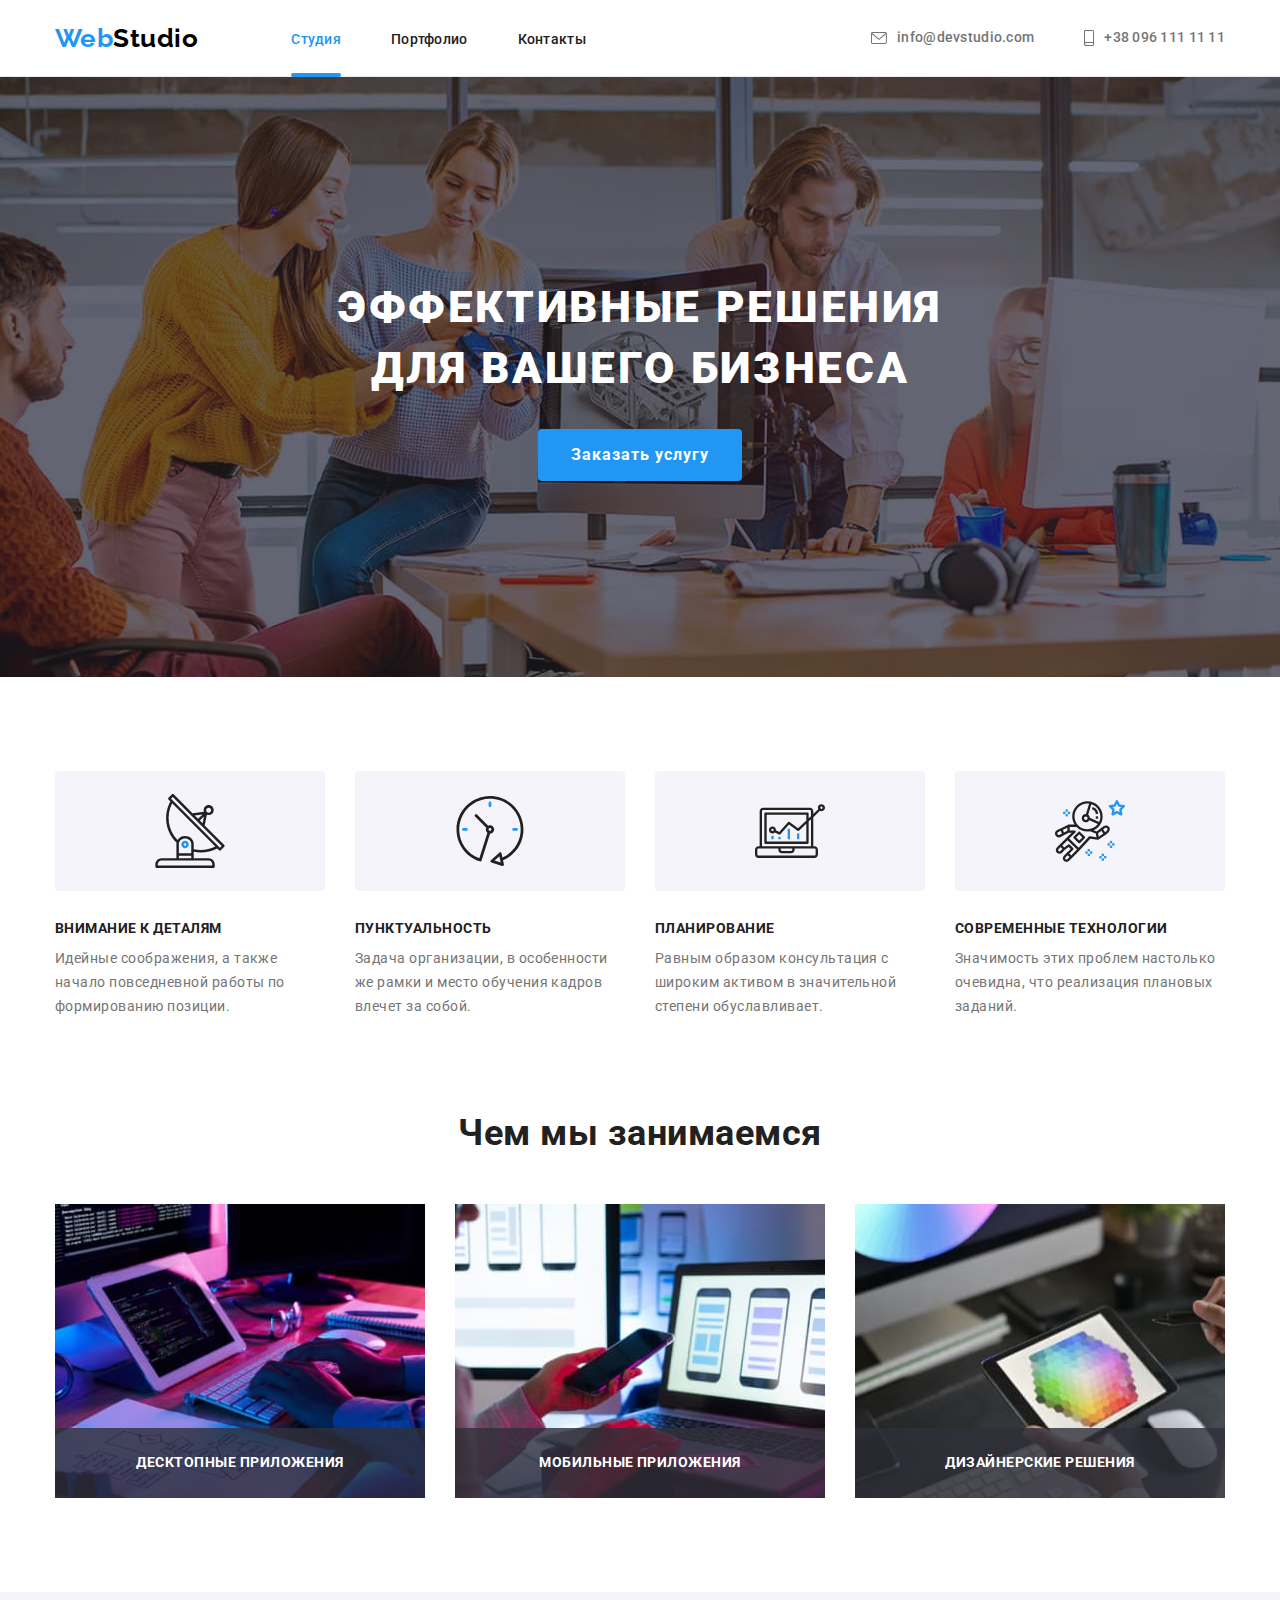
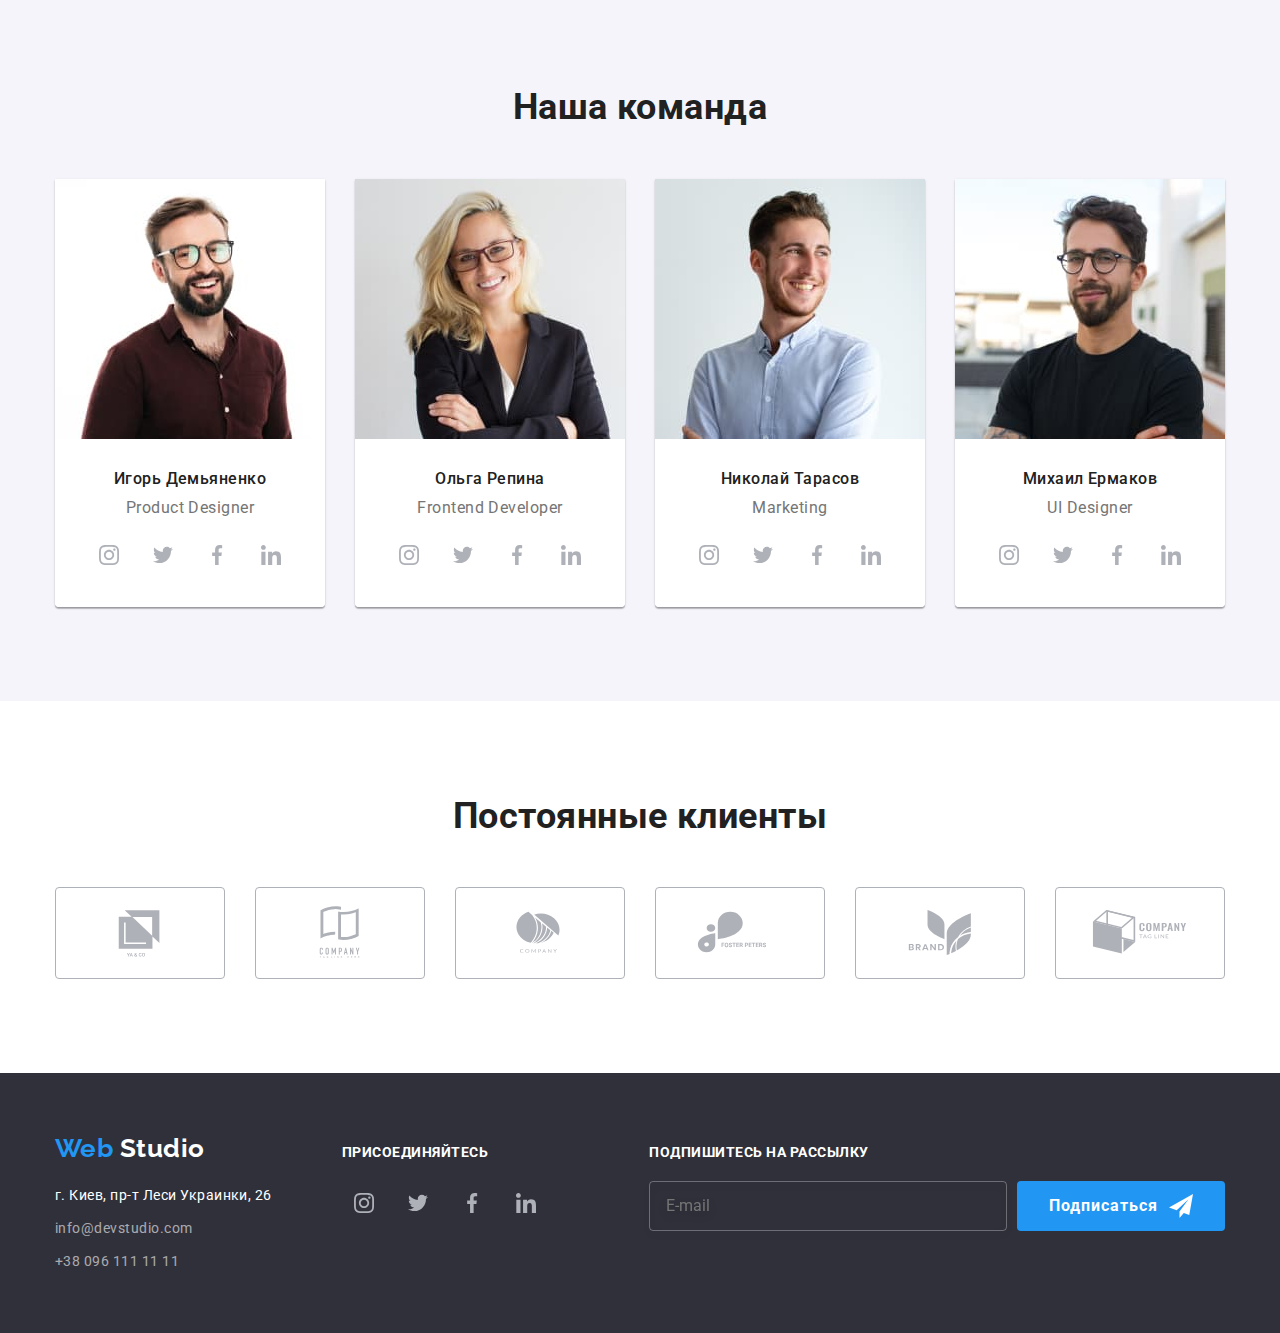
==== index.html @ 70ad1119 "11" ====
<!DOCTYPE html>
<html lang="ru">
  <head>
    <meta charset="UTF-8" />
    <meta http-equiv="X-UA-Compatible" content="IE=edge" />
    <meta name="viewport" content="width=device-width, initial-scale=1.0" />
    <title>Студия</title>
    <link rel="preconnect" href="https://fonts.googleapis.com" />
    <link rel="preconnect" href="https://fonts.gstatic.com" crossorigin />
    <link
      href="https://fonts.googleapis.com/css2?family=Raleway:wght@700&family=Roboto:wght@400;500;700;900&display=swap"
      rel="stylesheet"
    />
    <link
      rel="stylesheet"
      href="https://cdnjs.cloudflare.com/ajax/libs/modern-normalize/1.1.0/modern-normalize.min.css"
    />

    <link rel="stylesheet" href="./css/main.min.css" />
  </head>
  <body>
    <header class="top-side">
      <div class="container header">
        <nav class="nav header">
          <a href="./index.html" class="logo-up link">
            <span class="logo-ingredient">Web</span>
            Studio
          </a>
          <ul class="site-nav list">
            <li class="item general">
              <a href="./index.html" class="link current"> Студия </a>
            </li>
            <li class="item">
              <a href="./portfolio.html" class="link"> Портфолио </a>
            </li>
            <li class="item">
              <a href="" class="link"> Контакты </a>
            </li>
          </ul>
        </nav>
        <ul class="contact-up list">
          <li class="item">
            <a href="mailto:test@mail.ua" class="link">
              <svg class="contact-up-icon" width="16px" height="12px">
                <use href="./images/symbol.svg#icon-mail"></use>
              </svg>
              info@devstudio.com
            </a>
          </li>
          <li class="item">
            <a href="tel:+380961111111" class="link">
              <svg class="contact-up-icon" width="10px" height="16px">
                <use href="./images/symbol.svg#icon-smartphone"></use>
              </svg>
              +38 096 111 11 11
            </a>
          </li>
        </ul>
      </div>
    </header>
    <main>
      <!--герой-->
      <section class="hero">
        <div class="container">
          <h1 class="hero-title">
            эффективные решения
            <br />
            для вашего бизнеса
          </h1>
          <button type="button" class="hero-button" data-modal-open>Заказать услугу</button>
        </div>
      </section>
      <!--features-->
      <section class="section">
        <div class="container">
          <h2 class="section-title visually-hidden">Особенности</h2>
          <ul class="feature-list list">
            <li class="sat item">
              <h3 class="title">Внимание к деталям</h3>
              <p>
                Идейные соображения, а также начало повседневной работы по формированию позиции.
              </p>
            </li>
            <li class="item">
              <h3 class="title">Пунктуальность</h3>
              <p>
                Задача организации, в особенности же рамки и место обучения кадров влечет за собой.
              </p>
            </li>
            <li class="item">
              <h3 class="title">Планирование</h3>
              <p>
                Равным образом консультация с широким активом в значительной степени обуславливает.
              </p>
            </li>
            <li class="item">
              <h3 class="title">Современные технологии</h3>
              <p>Значимость этих проблем настолько очевидна, что реализация плановых заданий.</p>
            </li>
          </ul>
        </div>
      </section>
      <!--чем мы занимаемся-->
      <section class="section work">
        <div class="container">
          <h2 class="section-title">Чем мы занимаемся</h2>
          <ul class="work-list list">
            <li class="item">
              <img
                src="./images/box1.jpg"
                alt="создание компьютерных программ"
                width="370"
                height="294"
              />
              <p class="par">десктопные приложения</p>
            </li>
            <li class="item">
              <img
                src="./images/box2.jpg"
                alt="создание мобильных приложений"
                width="370"
                height="294"
              />
              <p class="par">мобильные приложения</p>
            </li>
            <li class="item">
              <img src="./images/box3.jpg" alt="создание дизайнов" width="370" height="294" />
              <p class="par">дизайнерские решения</p>
            </li>
          </ul>
        </div>
      </section>
      <!-- наша команда-->
      <section class="section team">
        <div class="container">
          <h2 class="section-title">Наша команда</h2>
          <ul class="team-list list">
            <li class="item">
              <img
                src="./images/img1.jpg"
                alt="дизайнер Игорь Демьяненко"
                width="270"
                height="260"
              />
              <div class="team-content">
                <h3 class="title">Игорь Демьяненко</h3>
                <p class="paragraph">Product Designer</p>

                <ul class="social list">
                  <li class="item">
                    <a href="" class="team-social-link link">
                      <svg class="team-social-icon" width="20px" height="20px">
                        <use href="./images/symbol.svg#icon-instagram1"></use>
                      </svg>
                    </a>
                  </li>
                  <li class="item">
                    <a href="" class="team-social-link link">
                      <svg class="team-social-icon" width="20px" height="20px">
                        <use href="./images/symbol.svg#icon-twitter2"></use>
                      </svg>
                    </a>
                  </li>
                  <li class="item">
                    <a href="" class="team-social-link link">
                      <svg class="team-social-icon" width="20px" height="20px">
                        <use href="./images/symbol.svg#icon-facebook3"></use>
                      </svg>
                    </a>
                  </li>
                  <li class="item">
                    <a href="" class="team-social-link link">
                      <svg class="team-social-icon" width="20px" height="20px">
                        <use href="./images/symbol.svg#icon-linkedin4"></use>
                      </svg>
                    </a>
                  </li>
                </ul>
              </div>
            </li>

            <li class="item">
              <img
                src="./images/img2.jpg"
                alt="фронтэнд разработчик Ольга Репина "
                width="270"
                height="260"
              />
              <div class="team-content">
                <h3 class="title">Ольга Репина</h3>
                <p class="paragraph">Frontend Developer</p>
                <ul class="social list">
                  <li class="item">
                    <a href="" class="team-social-link link">
                      <svg class="team-social-icon" width="20px" height="20px">
                        <use href="./images/symbol.svg#icon-instagram1"></use>
                      </svg>
                    </a>
                  </li>
                  <li class="item">
                    <a href="" class="team-social-link link">
                      <svg class="team-social-icon" width="20px" height="20px">
                        <use href="./images/symbol.svg#icon-twitter2"></use>
                      </svg>
                    </a>
                  </li>
                  <li class="item">
                    <a href="" class="team-social-link link">
                      <svg class="team-social-icon" width="20px" height="20px">
                        <use href="./images/symbol.svg#icon-facebook3"></use>
                      </svg>
                    </a>
                  </li>
                  <li class="item">
                    <a href="" class="team-social-link link">
                      <svg class="team-social-icon" width="20px" height="20px">
                        <use href="./images/symbol.svg#icon-linkedin4"></use>
                      </svg>
                    </a>
                  </li>
                </ul>
              </div>
            </li>
            <li class="item">
              <img
                src="./images/img3.jpg"
                alt="маркетолог Николай Тарасов "
                width="270"
                height="260"
              />
              <div class="team-content">
                <h3 class="title">Николай Тарасов</h3>
                <p class="paragraph">Marketing</p>
                <ul class="social list">
                  <li class="item">
                    <a href="" class="team-social-link link">
                      <svg class="team-social-icon" width="20px" height="20px">
                        <use href="./images/symbol.svg#icon-instagram1"></use>
                      </svg>
                    </a>
                  </li>
                  <li class="item">
                    <a href="" class="team-social-link link">
                      <svg class="team-social-icon" width="20px" height="20px">
                        <use href="./images/symbol.svg#icon-twitter2"></use>
                      </svg>
                    </a>
                  </li>
                  <li class="item">
                    <a href="" class="team-social-link link">
                      <svg class="team-social-icon" width="20px" height="20px">
                        <use href="./images/symbol.svg#icon-facebook3"></use>
                      </svg>
                    </a>
                  </li>
                  <li class="item">
                    <a href="" class="team-social-link link">
                      <svg class="team-social-icon" width="20px" height="20px">
                        <use href="./images/symbol.svg#icon-linkedin4"></use>
                      </svg>
                    </a>
                  </li>
                </ul>
              </div>
            </li>

            <li class="item">
              <img src="./images/img4.jpg" alt="дезайнер Михаил Ермаков" width="270" height="260" />
              <div class="team-content">
                <h3 class="title">Михаил Ермаков</h3>
                <p class="paragraph">UI Designer</p>
                <ul class="social list">
                  <li class="item">
                    <a href="" class="team-social-link link">
                      <svg class="team-social-icon" width="20px" height="20px">
                        <use href="./images/symbol.svg#icon-instagram1"></use>
                      </svg>
                    </a>
                  </li>
                  <li class="item">
                    <a href="" class="team-social-link link">
                      <svg class="team-social-icon" width="20px" height="20px">
                        <use href="./images/symbol.svg#icon-twitter2"></use>
                      </svg>
                    </a>
                  </li>
                  <li class="item">
                    <a href="" class="team-social-link link">
                      <svg class="team-social-icon" width="20px" height="20px">
                        <use href="./images/symbol.svg#icon-facebook3"></use>
                      </svg>
                    </a>
                  </li>
                  <li class="item">
                    <a href="" class="team-social-link link">
                      <svg class="team-social-icon" width="20px" height="20px">
                        <use href="./images/symbol.svg#icon-linkedin4"></use>
                      </svg>
                    </a>
                  </li>
                </ul>
              </div>
            </li>
          </ul>
        </div>
      </section>

      <section class="section clients">
        <div class="container">
          <h2 class="section-title">Постоянные клиенты</h2>
          <ul class="clients-list list">
            <li class="item">
              <a href="" class="clients-link">
                <svg class="link-icon" width="106px" height="60px">
                  <use href="./images/symbol.svg#icon-group21"></use>
                </svg>
              </a>
            </li>
            <li class="item">
              <a href="" class="clients-link">
                <svg class="link-icon" width="106" height="60">
                  <use href="./images/symbol.svg#icon-group22"></use>
                </svg>
              </a>
            </li>
            <li class="item">
              <a href="" class="clients-link">
                <svg class="link-icon" width="106" height="60">
                  <use href="./images/symbol.svg#icon-group23"></use>
                </svg>
              </a>
            </li>
            <li class="item">
              <a href="" class="clients-link">
                <svg class="link-icon" width="106" height="60">
                  <use href="./images/symbol.svg#icon-group24"></use>
                </svg>
              </a>
            </li>
            <li class="item">
              <a href="" class="clients-link">
                <svg class="link-icon" width="106" height="60">
                  <use href="./images/symbol.svg#icon-group25"></use>
                </svg>
              </a>
            </li>
            <li class="item">
              <a href="" class="clients-link">
                <svg class="link-icon" width="106" height="60">
                  <use href="./images/symbol.svg#icon-group26"></use>
                </svg>
              </a>
            </li>
          </ul>
        </div>
      </section>
    </main>

    <footer class="aside">
      <div class="container">
        <div>
          <a href="./index.html" class="logo-down link">
            <span class="logo-ingredient">Web</span>
            Studio
          </a>
          <address class="aside-contact">
            <p>г. Киев, пр-т Леси Украинки, 26</p>
            <ul class="contact-down list">
              <li class="item">
                <a href="mailto:test@mail.ua" class="link"> info@devstudio.com </a>
              </li>
              <li class="item">
                <a href="tel:+380961111111" class="link"> +38 096 111 11 11 </a>
              </li>
            </ul>
          </address>
        </div>
        <div class="aside-soc">
          <p class="aside-par">присоединяйтесь</p>
          <ul class="social list">
            <li class="item">
              <a href="" class="team-social-link link">
                <svg class="team-social-icon" width="20px" height="20px">
                  <use href="./images/symbol.svg#icon-instagram1"></use>
                </svg>
              </a>
            </li>
            <li class="item">
              <a href="" class="team-social-link link">
                <svg class="team-social-icon" width="20px" height="20px">
                  <use href="./images/symbol.svg#icon-twitter2"></use>
                </svg>
              </a>
            </li>
            <li class="item">
              <a href="" class="team-social-link link">
                <svg class="team-social-icon" width="20px" height="20px">
                  <use href="./images/symbol.svg#icon-facebook3"></use>
                </svg>
              </a>
            </li>
            <li class="item">
              <a href="" class="team-social-link link">
                <svg class="team-social-icon" width="20px" height="20px">
                  <use href="./images/symbol.svg#icon-linkedin4"></use>
                </svg>
              </a>
            </li>
          </ul>
        </div>
        <div class="aside-subscription">
          <p class="aside-par">подпишитесь на рассылку</p>
          <form class="aside-form">
            <input
              class="aside-form-mail"
              type="email"
              name="mail"
              autocomplete="on"
              placeholder="E-mail"
            />
            <button class="hero-button" type="submit">Подписаться</button>
          </form>
        </div>
      </div>
    </footer>
    <div class="backdrop is-hidden" data-modal>
      <div class="modal">
        <button data-modal-close type="button" class="modal-btn">
          <svg class="modal-icon" width="18px" height="18px">
            <use href="./images/symbol-icon2.svg#icon-close-black"></use>
          </svg>
        </button>

        <form class="speaker-form">
          <p class="speaker-form-par">Оставьте свои данные, мы вам перезвоним</p>

          <div class="speaker-modal">
            <label for="name" class="label">Имя</label>
            <div class="speacer-box">
              <input type="text" name="name" id="name" class="spacer-box-input" />
              <svg class="speacer-box-icon" width="18px" height="18px">
                <use href="./images/symbol-icon2.svg#icon-person-black"></use>
              </svg>
            </div>
          </div>

          <div class="speaker-modal">
            <label for="tel" class="label">Телефон</label>
            <div class="speacer-box">
              <input type="tel" name="tel" id="tel" class="spacer-box-input" />
              <svg class="speacer-box-icon" width="18px" height="18px">
                <use href="./images/symbol-icon2.svg#icon-phone-black"></use>
              </svg>
            </div>
          </div>

          <div class="speaker-modal">
            <label for="mail" class="label">Почта</label>
            <div class="speacer-box">
              <input
                type="email"
                name="mail"
                autocomplete="on"
                id="mail"
                class="spacer-box-input"
              />
              <svg class="speacer-box-icon" width="18px" height="18px">
                <use href="./images/symbol-icon2.svg#icon-email-black"></use>
              </svg>
            </div>
          </div>

          <div class="speaker-modal-comment">
            <label for="comment" class="label">Коментарий</label>
            <div class="speacer-box">
              <textarea
                name="comment"
                id="comment"
                rows="5"
                placeholder="Введите текс"
                class="comment-label"
              ></textarea>
            </div>
          </div>

          <div class="form-check">
            <label class="check-label">
              <input class="check-input" type="checkbox" name="check" />
              <span class="check-icon"></span>
              Соглашаюсь с рассылкой и принимаю
              <a href="" class="check-link">Условия договора</a>
            </label>
          </div>

          <button class="hero-button" type="submit">Отправить</button>
        </form>
      </div>
    </div>
    <script src="./js/modal.js"></script>
  </body>
</html>
---- css/main.min.css ----
:root{--primary-text-color: #757575;--secondery-text-color: #212121;--third-text-color: rgba(255, 255, 255, 0.6);--logo-color: #000000;--accent-color: #2196f3;--accent-hover-color: #188ce8;--accent-button-color: #f5f4fa;--primary-white-color: #ffffff;--primary-background-color: #2f303a}h1,h2,h3,h4,h5,h6{margin-top:0}p{margin-top:0;margin-bottom:0}img{display:block}body{margin:0;letter-spacing:.03em;background-color:var(--primary-white-color);color:var(--primary-text-color);font-family:"Roboto",sans-serif}.list{list-style:none;padding:0;margin:0}.link{text-decoration:none}.visually-hidden{position:absolute;width:1px;height:1px;margin:-1px;border:0;padding:0;white-space:nowrap;clip-path:inset(100%);clip:rect(0 0 0 0);overflow:hidden}.container{margin-left:auto;margin-right:auto;width:1200px;padding-left:15px;padding-right:15px}.top-side{border-bottom:1px solid #ececec}.header{display:flex;align-items:center}.logo-up{display:inherit;font-family:"Raleway",sans-serif;font-weight:700;font-size:26px;line-height:1.19;color:var(--logo-color)}.logo-ingredient{color:var(--accent-color)}.site-nav{display:flex;margin-left:93px}.site-nav .item+.item{margin-left:50px}.general::after{content:"";display:block;position:absolute;width:100%;height:4px;background-color:var(--accent-color);border-radius:2px;bottom:-1px}.general{position:relative}.site-nav .link{display:block;padding-top:32px;padding-bottom:28px;color:var(--secondery-text-color);font-weight:500;font-size:14px;line-height:1.14;letter-spacing:.02em;transition-property:color;transition-duration:250ms;transition-timing-function:cubic-bezier(0.4, 0, 0.2, 1)}.site-nav .link:hover,.site-nav .link:focus{color:var(--accent-color)}.site-nav .link.current{color:var(--accent-color)}.contact-up{display:flex;margin-left:auto}.contact-up .item+.item{margin-left:50px}.contact-up .link{display:flex;font-weight:500;font-size:14px;line-height:1.14;letter-spacing:.02em;color:var(--primary-text-color);align-items:center;transition-property:color;transition-duration:250ms;transition-timing-function:cubic-bezier(0.4, 0, 0.2, 1)}.contact-up .link:hover,.contact-up .link:focus{color:var(--accent-color)}.contact-up-icon{margin-right:10px;fill:currentColor}.hero{max-width:1600px;height:600px;margin-left:auto;margin-right:auto;background-image:linear-gradient(to right, rgba(47, 48, 58, 0.4), rgba(47, 48, 58, 0.4)),url(../images/imghero.jpg);background-repeat:no-repeat;background-position:center;background-size:cover;padding-top:200px;padding-bottom:200px;background-color:var(--primary-background-color)}.hero>.container{text-align:center}.hero-title{font-weight:900;font-size:44px;line-height:1.39;letter-spacing:.06em;text-transform:uppercase;color:var(--primary-white-color)}.hero-button{border:1px solid rgba(0,0,0,0);border-radius:4px;padding:10px 32px;min-width:200px;color:var(--primary-white-color);background-color:var(--accent-color);font-weight:700;line-height:1.87;text-align:center;letter-spacing:.06em;cursor:pointer;transition-property:background-color;transition-duration:250ms;transition-timing-function:cubic-bezier(0.4, 0, 0.2, 1)}.hero-button:hover,.hero-button:focus{background-color:var(--accent-hover-color)}.section{padding-top:94px;padding-bottom:94px}.section-title{margin-bottom:50px;font-size:36px;line-height:1.17;text-align:center;color:var(--secondery-text-color)}.feature-list{display:flex;font-size:14px;line-height:1.7}.feature-list .item{min-width:270px;flex-basis:calc(25% - 30px)}.feature-list .item+.item{margin-left:30px}.feature-list .item::before{display:block;content:"";height:120px;margin-bottom:30px;background-size:70px;background-repeat:no-repeat;background-position:center;background-color:var(--accent-button-color);border-radius:4px}.feature-list .title{margin-bottom:10px;font-size:14px;line-height:1.14;text-transform:uppercase;color:var(--secondery-text-color)}.feature-list>.item:nth-child(1)::before{background-image:url(../images/sat.svg)}.feature-list>.item:nth-child(2)::before{background-image:url(../images/time.svg)}.feature-list>.item:nth-child(3)::before{background-image:url(../images/diagram3.svg)}.feature-list>.item:nth-child(4)::before{background-image:url(../images/astronaut4.svg)}.section.work{padding-top:0}.work-list.list{display:flex}.work-list .par{display:flex;align-items:center;justify-content:center;position:absolute;bottom:0px;color:var(--primary-white-color);width:100%;height:70px;font-style:normal;font-weight:700;font-size:14px;line-height:1.14;text-transform:uppercase;background:rgba(47,48,58,.8)}.work-list .item{flex-basis:calc(33.3333333333% - 30px);position:relative}.work-list .item+.item{margin-left:30px}.team{background-color:var(--accent-button-color)}.team-list .title{margin-bottom:10px;font-size:16px;font-weight:500;line-height:1.19;text-align:center;color:var(--secondery-text-color)}.team-list{display:flex;line-height:1.19;text-align:center}.team-list>.item{flex-basis:calc(25% - 30px);box-shadow:0px 1px 3px rgba(0,0,0,.12),0px 1px 1px rgba(0,0,0,.14),0px 2px 1px rgba(0,0,0,.2);border-radius:0px 0px 4px 4px}.team-list>.item+.item{margin-left:30px}.paragraph{margin-bottom:16px}.social{display:flex;justify-content:center;gap:10px}.social .link{width:44px;height:44px;border-radius:50%;display:flex;align-items:center;justify-content:center;color:#afb1b8;transition-property:color,background-color;transition-duration:250ms;transition-timing-function:cubic-bezier(0.4, 0, 0.2, 1)}.team-social-icon{fill:currentColor}.team-social-link:hover,.team-social-link:focus{background-color:var(--accent-color);color:var(--primary-white-color)}.team-content{padding:30px 0px;border-radius:0px 0px 4px 4px;background-color:var(--primary-white-color)}.clients-list{display:flex;gap:30px;align-items:center}.clients-link{display:flex;align-items:center;justify-content:center;color:#afb1b8;width:170px;height:92px;border:1px solid #afb1b8;border-radius:4px;transition-property:border,color;transition-duration:250ms;transition-timing-function:cubic-bezier(0.4, 0, 0.2, 1)}.clients-link>.link-icon{fill:currentColor}.clients-link:hover,.clients-link:focus{color:#2196f3;border:1px solid var(--accent-color)}.aside{padding-top:60px;padding-bottom:60px;background-color:var(--primary-background-color);color:var(--primary-white-color)}.aside .container{display:flex;align-items:baseline}.logo-down{font-family:"Raleway",sans-serif;font-weight:700;font-size:26px;line-height:1.19;color:var(--primary-white-color)}.aside-contact{margin-top:20px;font-size:14px;line-height:1.71;font-style:normal}.aside-soc{margin-left:70px}.aside-par{margin-bottom:20px;font-style:normal;font-weight:700;font-size:14px;line-height:1.14;text-transform:uppercase}.aside-subscription{margin-left:auto}.aside-subscription .hero-button{display:flex;align-items:center;margin-left:10px;border:0px}.aside-subscription .hero-button::after{justify-content:center;content:"";width:24px;height:24px;margin-left:11px;background-image:url("../images/icon-send.svg");background-size:contain}.aside-form{display:flex}.aside-form-mail{width:358px;height:50px;border:1px solid rgba(255,255,255,.3);filter:drop-shadow(0px 4px 4px rgba(0, 0, 0, 0.15));border-radius:4px;background-color:rgba(0,0,0,0);padding-left:16px;color:rgba(255,255,255,.6)}.aside-subscription .aside-subscription .aside .team-social-link{background-color:rgba(255,255,255,.1);color:var(--primary-white-color);transition-property:background-color;transition-duration:250ms;transition-timing-function:cubic-bezier(0.4, 0, 0.2, 1)}.team-social-icon{fill:currentColor}.team-social-link:hover,.team-social-link:focus{background-color:var(--accent-color)}.contact-down .link{color:var(--third-text-color);transition-property:color;transition-duration:250ms;transition-timing-function:cubic-bezier(0.4, 0, 0.2, 1)}.contact-down .link:hover,.contact-down .link:focus{color:var(--accent-color)}.contact-down.list{margin-top:9px}.contact-down>.item:first-child{margin-bottom:9px}.basic-button{border:1px solid rgba(0,0,0,0);border-radius:4px;padding:6px 22px;font-weight:500;line-height:1.63;text-align:center;letter-spacing:.03em;font-family:inherit;cursor:pointer;color:var(--secondery-text-color);background-color:var(--accent-button-color);transition-property:background-color,color,box-shadow;transition-duration:250ms;transition-timing-function:cubic-bezier(0.4, 0, 0.2, 1)}.basic-button:hover,.basic-button:focus{color:var(--primary-white-color);background-color:var(--accent-color);box-shadow:0px 3px 1px rgba(0,0,0,.1),0px 1px 2px rgba(0,0,0,.08),0px 2px 2px rgba(0,0,0,.12)}.section-button{display:flex;justify-content:center;margin-bottom:50px}.section-button .item+.item{margin-left:8px}.gallery{display:flex;flex-wrap:wrap;margin-left:-30px;margin-top:-30px}.gallery .item{flex-basis:calc(33.3333333333% - 30px);margin-left:30px;margin-top:30px}.gallery .item:hover .gallery-par,.gallery .item:focus .gallery-par{transform:translateY(-100%)}.gallery-thum{position:relative;overflow:hidden}.gallery-par{position:absolute;width:100%;height:100%;padding:63px 24px;font-weight:400;font-size:18px;line-height:1.56;color:var(--primary-white-color);background-color:rgba(33,150,243,.9);transform:translateY(0);transition-duration:250ms;transition-timing-function:cubic-bezier(0.4, 0, 0.2, 1);overflow:auto}.foto{display:block;line-height:1.88;color:var(--primary-text-color);transition-property:box-shadow;transition-duration:250ms;transition-timing-function:cubic-bezier(0.4, 0, 0.2, 1)}.foto:hover,.foto:focus{box-shadow:0px 1px 1px rgba(0,0,0,.12),0px 4px 4px rgba(0,0,0,.06),1px 4px 6px rgba(0,0,0,.16)}.gallery-heading{margin-bottom:4px;font-size:18px;line-height:2;letter-spacing:.06em;color:var(--secondery-text-color)}.gallery-content{padding:20px 24px;border-left:1px solid #eee;border-right:1px solid #eee;border-bottom:1px solid #eee}.backdrop{position:fixed;top:0;left:0;width:100%;height:100%;background:rgba(0,0,0,.2);opacity:1;transition:opacity 300ms cubic-bezier(0.4, 0, 0.2, 1),visibility 300ms cubic-bezier(0.4, 0, 0.2, 1)}.backdrop.is-hidden{visibility:hidden;opacity:0;pointer-events:none}.backdrop.is-hidden .modal{transform:translate(-50%, -50%) scale(0.1)}.modal{width:528px;min-height:581px;background-color:#fff;border-radius:4px;box-shadow:0px 1px 3px rgba(0,0,0,.12),0px 1px 1px rgba(0,0,0,.14),0px 2px 1px rgba(0,0,0,.2);position:absolute;top:50%;left:50%;padding:40px;transform:translate(-50%, -50%) scale(1);transition:transform 300ms cubic-bezier(0.4, 0, 0.2, 1)}.modal-btn{position:absolute;right:10px;top:10px;display:flex;align-items:center;justify-content:center;width:30px;height:30px;border-radius:50%;background-color:#fff;border:1px solid rgba(0,0,0,.1);cursor:pointer;outline:rgba(0,0,0,0)}.modal-icon{transition:fill 250ms cubic-bezier(0.4, 0, 0.2, 1)}.modal-btn:focus .modal-icon,.modal-btn:hover .modal-icon{fill:var(--accent-color)}.speaker-form-par{display:flex;justify-content:center;margin-bottom:12px;font-weight:700;font-size:20px;line-height:1.15;color:#212121}.spacer-box-input{width:100%;height:40px;padding-left:40px;outline:rgba(0,0,0,0);border:1px solid rgba(33,33,33,.2);border-radius:4px;transition:border-color 250ms cubic-bezier(0.4, 0, 0.2, 1)}.spacer-box-input:focus{border-color:var(--accent-color)}.spacer-box-input:focus+.speacer-box-icon{fill:var(--accent-color)}.speacer-box{position:relative}.speaker-modal{margin-bottom:10px}.speaker-modal-comment{margin-bottom:20px}.speacer-box-icon{position:absolute;left:12px;top:50%;transform:translateY(-50%);transition:fill 250ms cubic-bezier(0.4, 0, 0.2, 1)}.label{margin-bottom:4px;font-size:12px;line-height:1.17;letter-spacing:.01em;display:block;color:#757575}.comment-label::placeholder{font-size:14px;line-height:1.14;letter-spacing:.01em;color:rgba(117,117,117,.5)}.comment-label{padding:12px 16px;width:100%;height:120px;resize:none;border:1px solid rgba(33,33,33,.2);border-radius:4px;outline:rgba(0,0,0,0);transition:border-color 250ms cubic-bezier(0.4, 0, 0.2, 1)}.comment-label:focus{border-color:var(--accent-color)}.form-check{margin-bottom:30px;text-align:center;font-size:14px;line-height:1.71px}.speaker-form .hero-button{display:block;margin-left:auto;margin-right:auto;box-shadow:0px 1px 3px rgba(0,0,0,.12),0px 1px 1px rgba(0,0,0,.14),0px 2px 1px rgba(0,0,0,.2)}.check-input{appearance:none;position:absolute}.check-icon{display:inline-block;vertical-align:middle;width:16px;height:15px;border:2px solid var(--secondery-text-color);border-radius:4px;transition-property:background-color,background-image,border-color,color,outline-color;transition-duration:250ms;transition-timing-function:cubic-bezier(0.4, 0, 0.2, 1)}.check-input:checked+.check-icon{background-color:var(--accent-color);border:rgba(0,0,0,0);background-image:url(../images/icon-check.svg);background-size:contain;background-origin:border-box}.check-input:focus+.check-icon{border-color:var(--accent-color)}.check-link{color:var(--accent-color);outline-color:rgba(0,0,0,0);transition:outline-color 250ms cubic-bezier(0.4, 0, 0.2, 1)}.check-link:focus{outline-color:var(--accent-color)}/*# sourceMappingURL=main.min.css.map */
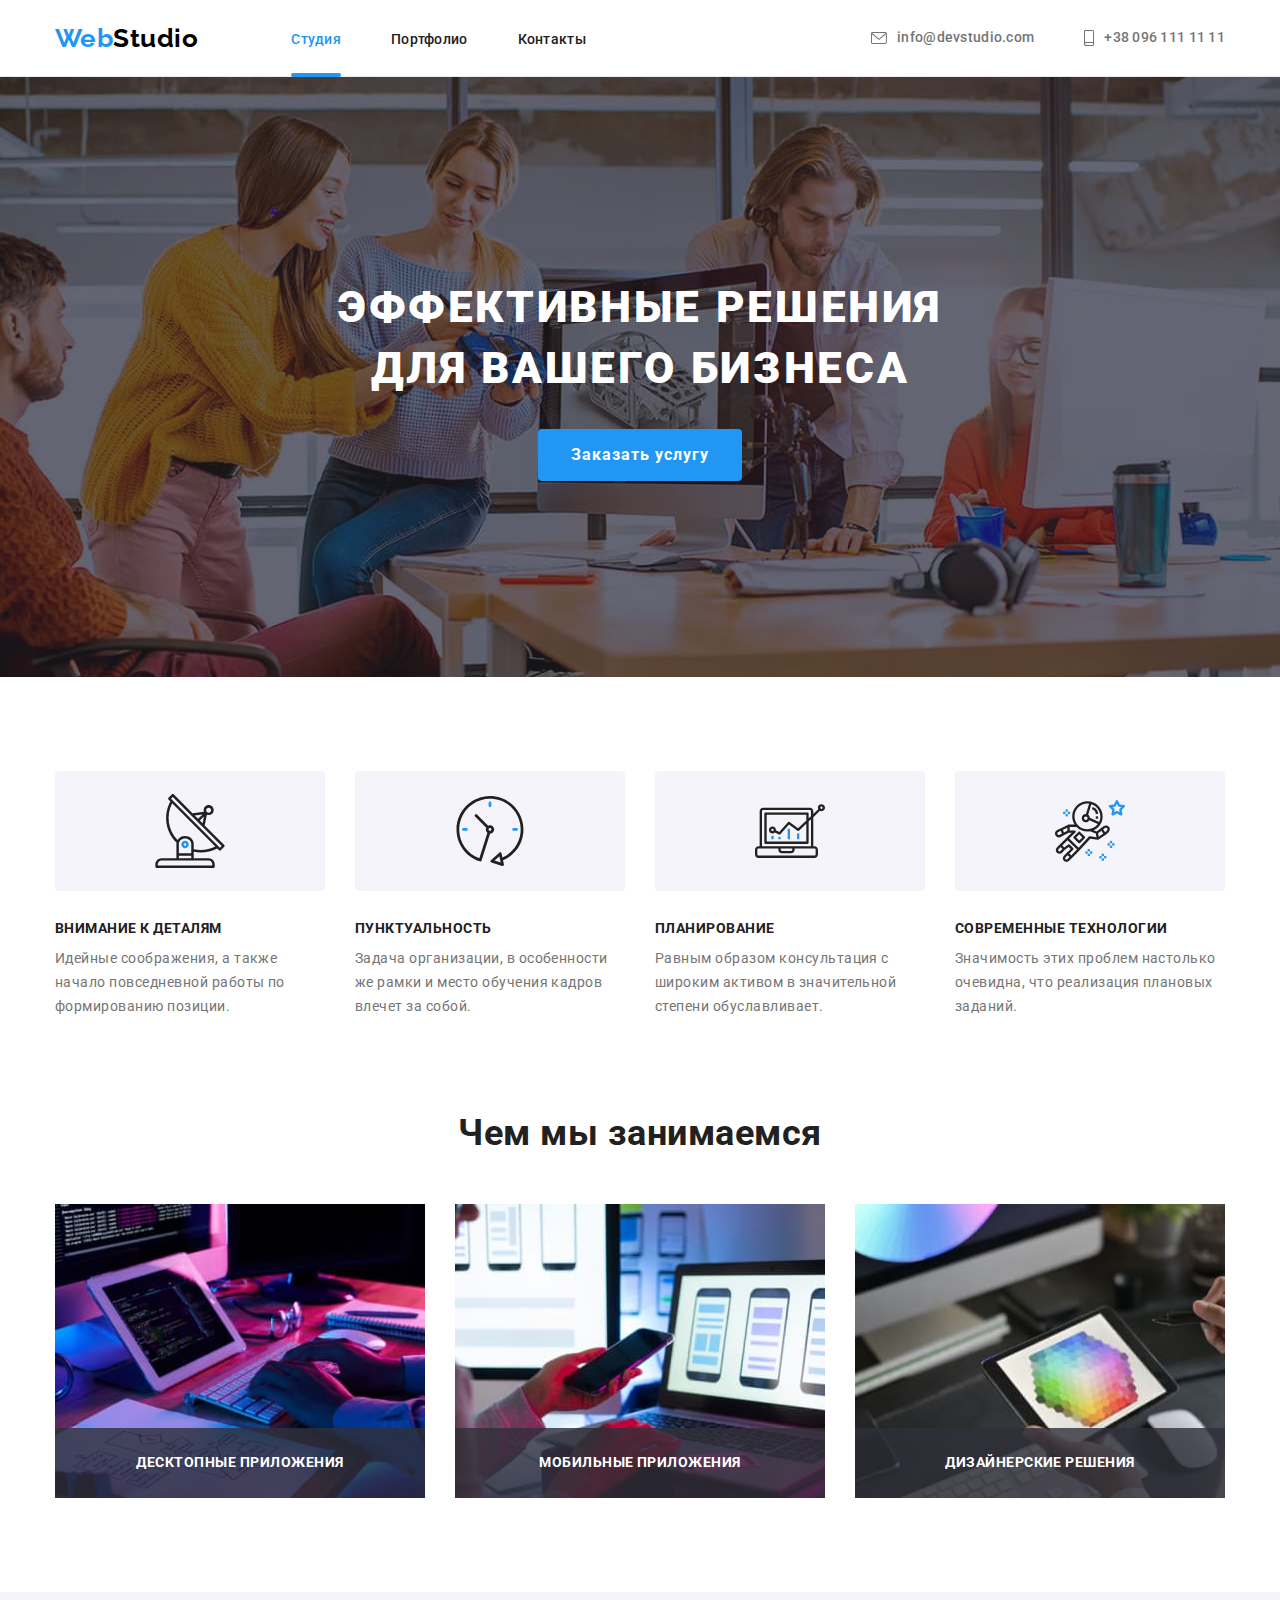
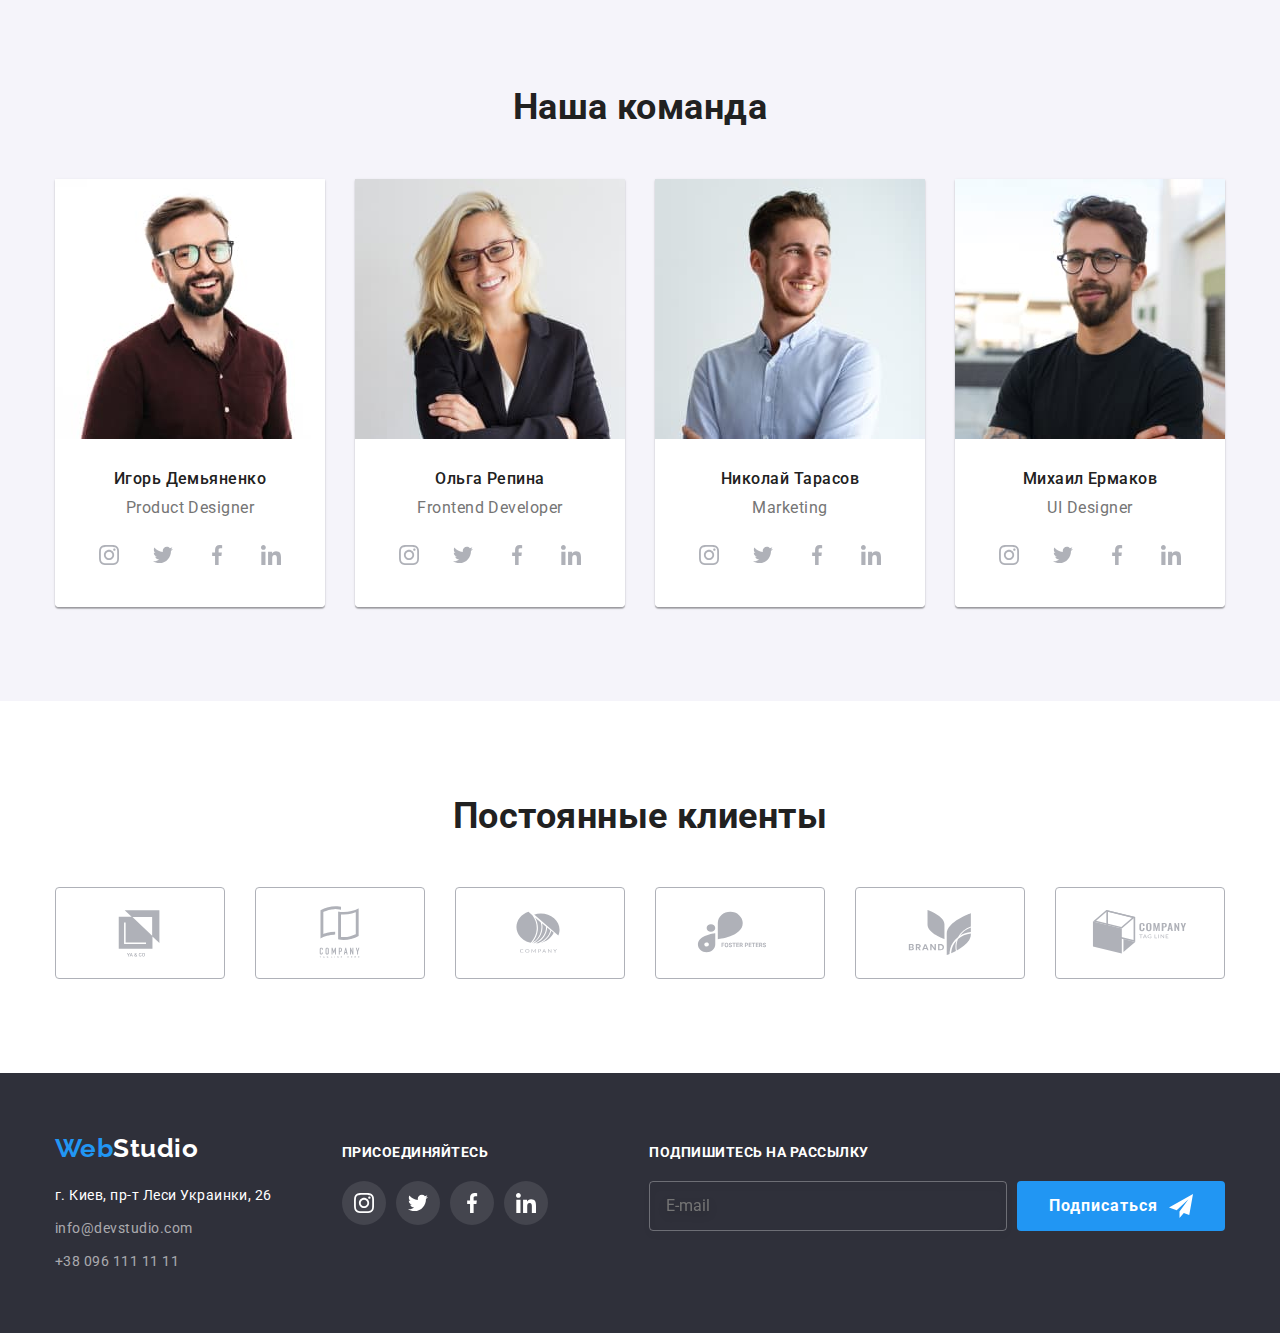
==== commit 664af913: "kt1" ====
--- a/index.html
+++ b/index.html
@@ -21,20 +21,22 @@
   <body>
     <header class="top-side">
       <div class="container header">
-        <nav class="nav header">
-          <a href="./index.html" class="logo-up link">
-            <span class="logo-ingredient">Web</span>
-            Studio
-          </a>
-          <ul class="site-nav list">
-            <li class="item general">
-              <a href="./index.html" class="link current"> Студия </a>
-            </li>
-            <li class="item">
-              <a href="./portfolio.html" class="link"> Портфолио </a>
-            </li>
-            <li class="item">
-              <a href="" class="link"> Контакты </a>
+        <nav class="navigation header">
+          <a href="./index.html" class="logo link">Web<span class="logo__black">Studio</span> </a>
+          <ul class="navigation-site list">
+            <li class="navigation-site__item item navigation-site__item--active">
+              <a
+                href="./index.html"
+                class="navigation-site__link link navigation-site__link--current"
+              >
+                Студия
+              </a>
+            </li>
+            <li class="navigation-site__item item">
+              <a href="./portfolio.html" class="navigation-site__link link"> Портфолио </a>
+            </li>
+            <li class="navigation-site__item item">
+              <a href="" class="navigation-site__link link"> Контакты </a>
             </li>
           </ul>
         </nav>
@@ -359,10 +361,7 @@
     <footer class="aside">
       <div class="container">
         <div>
-          <a href="./index.html" class="logo-down link">
-            <span class="logo-ingredient">Web</span>
-            Studio
-          </a>
+          <a href="./index.html" class="logo link">Web<span class="logo__white">Studio</span> </a>
           <address class="aside-contact">
             <p>г. Киев, пр-т Леси Украинки, 26</p>
             <ul class="contact-down list">
--- a/css/main.min.css
+++ b/css/main.min.css
@@ -1 +1 @@
-:root{--primary-text-color: #757575;--secondery-text-color: #212121;--third-text-color: rgba(255, 255, 255, 0.6);--logo-color: #000000;--accent-color: #2196f3;--accent-hover-color: #188ce8;--accent-button-color: #f5f4fa;--primary-white-color: #ffffff;--primary-background-color: #2f303a}h1,h2,h3,h4,h5,h6{margin-top:0}p{margin-top:0;margin-bottom:0}img{display:block}body{margin:0;letter-spacing:.03em;background-color:var(--primary-white-color);color:var(--primary-text-color);font-family:"Roboto",sans-serif}.list{list-style:none;padding:0;margin:0}.link{text-decoration:none}.visually-hidden{position:absolute;width:1px;height:1px;margin:-1px;border:0;padding:0;white-space:nowrap;clip-path:inset(100%);clip:rect(0 0 0 0);overflow:hidden}.container{margin-left:auto;margin-right:auto;width:1200px;padding-left:15px;padding-right:15px}.top-side{border-bottom:1px solid #ececec}.header{display:flex;align-items:center}.logo-up{display:inherit;font-family:"Raleway",sans-serif;font-weight:700;font-size:26px;line-height:1.19;color:var(--logo-color)}.logo-ingredient{color:var(--accent-color)}.site-nav{display:flex;margin-left:93px}.site-nav .item+.item{margin-left:50px}.general::after{content:"";display:block;position:absolute;width:100%;height:4px;background-color:var(--accent-color);border-radius:2px;bottom:-1px}.general{position:relative}.site-nav .link{display:block;padding-top:32px;padding-bottom:28px;color:var(--secondery-text-color);font-weight:500;font-size:14px;line-height:1.14;letter-spacing:.02em;transition-property:color;transition-duration:250ms;transition-timing-function:cubic-bezier(0.4, 0, 0.2, 1)}.site-nav .link:hover,.site-nav .link:focus{color:var(--accent-color)}.site-nav .link.current{color:var(--accent-color)}.contact-up{display:flex;margin-left:auto}.contact-up .item+.item{margin-left:50px}.contact-up .link{display:flex;font-weight:500;font-size:14px;line-height:1.14;letter-spacing:.02em;color:var(--primary-text-color);align-items:center;transition-property:color;transition-duration:250ms;transition-timing-function:cubic-bezier(0.4, 0, 0.2, 1)}.contact-up .link:hover,.contact-up .link:focus{color:var(--accent-color)}.contact-up-icon{margin-right:10px;fill:currentColor}.hero{max-width:1600px;height:600px;margin-left:auto;margin-right:auto;background-image:linear-gradient(to right, rgba(47, 48, 58, 0.4), rgba(47, 48, 58, 0.4)),url(../images/imghero.jpg);background-repeat:no-repeat;background-position:center;background-size:cover;padding-top:200px;padding-bottom:200px;background-color:var(--primary-background-color)}.hero>.container{text-align:center}.hero-title{font-weight:900;font-size:44px;line-height:1.39;letter-spacing:.06em;text-transform:uppercase;color:var(--primary-white-color)}.hero-button{border:1px solid rgba(0,0,0,0);border-radius:4px;padding:10px 32px;min-width:200px;color:var(--primary-white-color);background-color:var(--accent-color);font-weight:700;line-height:1.87;text-align:center;letter-spacing:.06em;cursor:pointer;transition-property:background-color;transition-duration:250ms;transition-timing-function:cubic-bezier(0.4, 0, 0.2, 1)}.hero-button:hover,.hero-button:focus{background-color:var(--accent-hover-color)}.section{padding-top:94px;padding-bottom:94px}.section-title{margin-bottom:50px;font-size:36px;line-height:1.17;text-align:center;color:var(--secondery-text-color)}.feature-list{display:flex;font-size:14px;line-height:1.7}.feature-list .item{min-width:270px;flex-basis:calc(25% - 30px)}.feature-list .item+.item{margin-left:30px}.feature-list .item::before{display:block;content:"";height:120px;margin-bottom:30px;background-size:70px;background-repeat:no-repeat;background-position:center;background-color:var(--accent-button-color);border-radius:4px}.feature-list .title{margin-bottom:10px;font-size:14px;line-height:1.14;text-transform:uppercase;color:var(--secondery-text-color)}.feature-list>.item:nth-child(1)::before{background-image:url(../images/sat.svg)}.feature-list>.item:nth-child(2)::before{background-image:url(../images/time.svg)}.feature-list>.item:nth-child(3)::before{background-image:url(../images/diagram3.svg)}.feature-list>.item:nth-child(4)::before{background-image:url(../images/astronaut4.svg)}.section.work{padding-top:0}.work-list.list{display:flex}.work-list .par{display:flex;align-items:center;justify-content:center;position:absolute;bottom:0px;color:var(--primary-white-color);width:100%;height:70px;font-style:normal;font-weight:700;font-size:14px;line-height:1.14;text-transform:uppercase;background:rgba(47,48,58,.8)}.work-list .item{flex-basis:calc(33.3333333333% - 30px);position:relative}.work-list .item+.item{margin-left:30px}.team{background-color:var(--accent-button-color)}.team-list .title{margin-bottom:10px;font-size:16px;font-weight:500;line-height:1.19;text-align:center;color:var(--secondery-text-color)}.team-list{display:flex;line-height:1.19;text-align:center}.team-list>.item{flex-basis:calc(25% - 30px);box-shadow:0px 1px 3px rgba(0,0,0,.12),0px 1px 1px rgba(0,0,0,.14),0px 2px 1px rgba(0,0,0,.2);border-radius:0px 0px 4px 4px}.team-list>.item+.item{margin-left:30px}.paragraph{margin-bottom:16px}.social{display:flex;justify-content:center;gap:10px}.social .link{width:44px;height:44px;border-radius:50%;display:flex;align-items:center;justify-content:center;color:#afb1b8;transition-property:color,background-color;transition-duration:250ms;transition-timing-function:cubic-bezier(0.4, 0, 0.2, 1)}.team-social-icon{fill:currentColor}.team-social-link:hover,.team-social-link:focus{background-color:var(--accent-color);color:var(--primary-white-color)}.team-content{padding:30px 0px;border-radius:0px 0px 4px 4px;background-color:var(--primary-white-color)}.clients-list{display:flex;gap:30px;align-items:center}.clients-link{display:flex;align-items:center;justify-content:center;color:#afb1b8;width:170px;height:92px;border:1px solid #afb1b8;border-radius:4px;transition-property:border,color;transition-duration:250ms;transition-timing-function:cubic-bezier(0.4, 0, 0.2, 1)}.clients-link>.link-icon{fill:currentColor}.clients-link:hover,.clients-link:focus{color:#2196f3;border:1px solid var(--accent-color)}.aside{padding-top:60px;padding-bottom:60px;background-color:var(--primary-background-color);color:var(--primary-white-color)}.aside .container{display:flex;align-items:baseline}.logo-down{font-family:"Raleway",sans-serif;font-weight:700;font-size:26px;line-height:1.19;color:var(--primary-white-color)}.aside-contact{margin-top:20px;font-size:14px;line-height:1.71;font-style:normal}.aside-soc{margin-left:70px}.aside-par{margin-bottom:20px;font-style:normal;font-weight:700;font-size:14px;line-height:1.14;text-transform:uppercase}.aside-subscription{margin-left:auto}.aside-subscription .hero-button{display:flex;align-items:center;margin-left:10px;border:0px}.aside-subscription .hero-button::after{justify-content:center;content:"";width:24px;height:24px;margin-left:11px;background-image:url("../images/icon-send.svg");background-size:contain}.aside-form{display:flex}.aside-form-mail{width:358px;height:50px;border:1px solid rgba(255,255,255,.3);filter:drop-shadow(0px 4px 4px rgba(0, 0, 0, 0.15));border-radius:4px;background-color:rgba(0,0,0,0);padding-left:16px;color:rgba(255,255,255,.6)}.aside-subscription .aside-subscription .aside .team-social-link{background-color:rgba(255,255,255,.1);color:var(--primary-white-color);transition-property:background-color;transition-duration:250ms;transition-timing-function:cubic-bezier(0.4, 0, 0.2, 1)}.team-social-icon{fill:currentColor}.team-social-link:hover,.team-social-link:focus{background-color:var(--accent-color)}.contact-down .link{color:var(--third-text-color);transition-property:color;transition-duration:250ms;transition-timing-function:cubic-bezier(0.4, 0, 0.2, 1)}.contact-down .link:hover,.contact-down .link:focus{color:var(--accent-color)}.contact-down.list{margin-top:9px}.contact-down>.item:first-child{margin-bottom:9px}.basic-button{border:1px solid rgba(0,0,0,0);border-radius:4px;padding:6px 22px;font-weight:500;line-height:1.63;text-align:center;letter-spacing:.03em;font-family:inherit;cursor:pointer;color:var(--secondery-text-color);background-color:var(--accent-button-color);transition-property:background-color,color,box-shadow;transition-duration:250ms;transition-timing-function:cubic-bezier(0.4, 0, 0.2, 1)}.basic-button:hover,.basic-button:focus{color:var(--primary-white-color);background-color:var(--accent-color);box-shadow:0px 3px 1px rgba(0,0,0,.1),0px 1px 2px rgba(0,0,0,.08),0px 2px 2px rgba(0,0,0,.12)}.section-button{display:flex;justify-content:center;margin-bottom:50px}.section-button .item+.item{margin-left:8px}.gallery{display:flex;flex-wrap:wrap;margin-left:-30px;margin-top:-30px}.gallery .item{flex-basis:calc(33.3333333333% - 30px);margin-left:30px;margin-top:30px}.gallery .item:hover .gallery-par,.gallery .item:focus .gallery-par{transform:translateY(-100%)}.gallery-thum{position:relative;overflow:hidden}.gallery-par{position:absolute;width:100%;height:100%;padding:63px 24px;font-weight:400;font-size:18px;line-height:1.56;color:var(--primary-white-color);background-color:rgba(33,150,243,.9);transform:translateY(0);transition-duration:250ms;transition-timing-function:cubic-bezier(0.4, 0, 0.2, 1);overflow:auto}.foto{display:block;line-height:1.88;color:var(--primary-text-color);transition-property:box-shadow;transition-duration:250ms;transition-timing-function:cubic-bezier(0.4, 0, 0.2, 1)}.foto:hover,.foto:focus{box-shadow:0px 1px 1px rgba(0,0,0,.12),0px 4px 4px rgba(0,0,0,.06),1px 4px 6px rgba(0,0,0,.16)}.gallery-heading{margin-bottom:4px;font-size:18px;line-height:2;letter-spacing:.06em;color:var(--secondery-text-color)}.gallery-content{padding:20px 24px;border-left:1px solid #eee;border-right:1px solid #eee;border-bottom:1px solid #eee}.backdrop{position:fixed;top:0;left:0;width:100%;height:100%;background:rgba(0,0,0,.2);opacity:1;transition:opacity 300ms cubic-bezier(0.4, 0, 0.2, 1),visibility 300ms cubic-bezier(0.4, 0, 0.2, 1)}.backdrop.is-hidden{visibility:hidden;opacity:0;pointer-events:none}.backdrop.is-hidden .modal{transform:translate(-50%, -50%) scale(0.1)}.modal{width:528px;min-height:581px;background-color:#fff;border-radius:4px;box-shadow:0px 1px 3px rgba(0,0,0,.12),0px 1px 1px rgba(0,0,0,.14),0px 2px 1px rgba(0,0,0,.2);position:absolute;top:50%;left:50%;padding:40px;transform:translate(-50%, -50%) scale(1);transition:transform 300ms cubic-bezier(0.4, 0, 0.2, 1)}.modal-btn{position:absolute;right:10px;top:10px;display:flex;align-items:center;justify-content:center;width:30px;height:30px;border-radius:50%;background-color:#fff;border:1px solid rgba(0,0,0,.1);cursor:pointer;outline:rgba(0,0,0,0)}.modal-icon{transition:fill 250ms cubic-bezier(0.4, 0, 0.2, 1)}.modal-btn:focus .modal-icon,.modal-btn:hover .modal-icon{fill:var(--accent-color)}.speaker-form-par{display:flex;justify-content:center;margin-bottom:12px;font-weight:700;font-size:20px;line-height:1.15;color:#212121}.spacer-box-input{width:100%;height:40px;padding-left:40px;outline:rgba(0,0,0,0);border:1px solid rgba(33,33,33,.2);border-radius:4px;transition:border-color 250ms cubic-bezier(0.4, 0, 0.2, 1)}.spacer-box-input:focus{border-color:var(--accent-color)}.spacer-box-input:focus+.speacer-box-icon{fill:var(--accent-color)}.speacer-box{position:relative}.speaker-modal{margin-bottom:10px}.speaker-modal-comment{margin-bottom:20px}.speacer-box-icon{position:absolute;left:12px;top:50%;transform:translateY(-50%);transition:fill 250ms cubic-bezier(0.4, 0, 0.2, 1)}.label{margin-bottom:4px;font-size:12px;line-height:1.17;letter-spacing:.01em;display:block;color:#757575}.comment-label::placeholder{font-size:14px;line-height:1.14;letter-spacing:.01em;color:rgba(117,117,117,.5)}.comment-label{padding:12px 16px;width:100%;height:120px;resize:none;border:1px solid rgba(33,33,33,.2);border-radius:4px;outline:rgba(0,0,0,0);transition:border-color 250ms cubic-bezier(0.4, 0, 0.2, 1)}.comment-label:focus{border-color:var(--accent-color)}.form-check{margin-bottom:30px;text-align:center;font-size:14px;line-height:1.71px}.speaker-form .hero-button{display:block;margin-left:auto;margin-right:auto;box-shadow:0px 1px 3px rgba(0,0,0,.12),0px 1px 1px rgba(0,0,0,.14),0px 2px 1px rgba(0,0,0,.2)}.check-input{appearance:none;position:absolute}.check-icon{display:inline-block;vertical-align:middle;width:16px;height:15px;border:2px solid var(--secondery-text-color);border-radius:4px;transition-property:background-color,background-image,border-color,color,outline-color;transition-duration:250ms;transition-timing-function:cubic-bezier(0.4, 0, 0.2, 1)}.check-input:checked+.check-icon{background-color:var(--accent-color);border:rgba(0,0,0,0);background-image:url(../images/icon-check.svg);background-size:contain;background-origin:border-box}.check-input:focus+.check-icon{border-color:var(--accent-color)}.check-link{color:var(--accent-color);outline-color:rgba(0,0,0,0);transition:outline-color 250ms cubic-bezier(0.4, 0, 0.2, 1)}.check-link:focus{outline-color:var(--accent-color)}/*# sourceMappingURL=main.min.css.map */+:root{--primary-text-color: #757575;--secondery-text-color: #212121;--third-text-color: rgba(255, 255, 255, 0.6);--logo-color: #000000;--accent-color: #2196f3;--accent-hover-color: #188ce8;--accent-button-color: #f5f4fa;--primary-white-color: #ffffff;--primary-background-color: #2f303a}h1,h2,h3,h4,h5,h6{margin-top:0}p{margin-top:0;margin-bottom:0}img{display:block}body{margin:0;letter-spacing:.03em;background-color:var(--primary-white-color);color:var(--primary-text-color);font-family:"Roboto",sans-serif}.list{list-style:none;padding:0;margin:0}.link{text-decoration:none}.visually-hidden{position:absolute;width:1px;height:1px;margin:-1px;border:0;padding:0;white-space:nowrap;clip-path:inset(100%);clip:rect(0 0 0 0);overflow:hidden}.container{margin-left:auto;margin-right:auto;width:1200px;padding-left:15px;padding-right:15px}.logo{display:inherit;font-family:"Raleway",sans-serif;font-weight:700;font-size:26px;line-height:1.19;color:var(--accent-color)}.logo__black{color:var(--logo-color)}.logo__white{color:var(--primary-white-color)}.top-side{border-bottom:1px solid #ececec}.header{display:flex;align-items:center}.navigation-site{display:flex;margin-left:93px}.navigation-site .item+.item{margin-left:50px}.navigation-site__link{display:block;padding-top:32px;padding-bottom:28px;color:var(--secondery-text-color);font-weight:500;font-size:14px;line-height:1.14;letter-spacing:.02em;transition-property:color;transition-duration:250ms;transition-timing-function:cubic-bezier(0.4, 0, 0.2, 1)}.navigation-site__link:hover,.navigation-site__link:focus{color:var(--accent-color)}.navigation-site__link--current{color:var(--accent-color)}.navigation-site__item--active:after{content:"";display:block;position:absolute;width:100%;height:4px;background-color:var(--accent-color);border-radius:2px;bottom:-1px}.navigation-site__item--active{position:relative}.contact-up{display:flex;margin-left:auto}.contact-up .item+.item{margin-left:50px}.contact-up .link{display:flex;font-weight:500;font-size:14px;line-height:1.14;letter-spacing:.02em;color:var(--primary-text-color);align-items:center;transition-property:color;transition-duration:250ms;transition-timing-function:cubic-bezier(0.4, 0, 0.2, 1)}.contact-up .link:hover,.contact-up .link:focus{color:var(--accent-color)}.contact-up-icon{margin-right:10px;fill:currentColor}.hero{max-width:1600px;height:600px;margin-left:auto;margin-right:auto;background-image:linear-gradient(to right, rgba(47, 48, 58, 0.4), rgba(47, 48, 58, 0.4)),url(../images/imghero.jpg);background-repeat:no-repeat;background-position:center;background-size:cover;padding-top:200px;padding-bottom:200px;background-color:var(--primary-background-color)}.hero .container{text-align:center}.hero-title{font-weight:900;font-size:44px;line-height:1.39;letter-spacing:.06em;text-transform:uppercase;color:var(--primary-white-color)}.hero-button{border:1px solid rgba(0,0,0,0);border-radius:4px;padding:10px 32px;min-width:200px;color:var(--primary-white-color);background-color:var(--accent-color);font-weight:700;line-height:1.87;text-align:center;letter-spacing:.06em;cursor:pointer;transition-property:background-color;transition-duration:250ms;transition-timing-function:cubic-bezier(0.4, 0, 0.2, 1)}.hero-button:hover,.hero-button:focus{background-color:var(--accent-hover-color)}.section{padding-top:94px;padding-bottom:94px}.section-title{margin-bottom:50px;font-size:36px;line-height:1.17;text-align:center;color:var(--secondery-text-color)}.feature-list{display:flex;font-size:14px;line-height:1.7}.feature-list .item{min-width:270px;flex-basis:calc(25% - 30px)}.feature-list .item+.item{margin-left:30px}.feature-list .item::before{display:block;content:"";height:120px;margin-bottom:30px;background-size:70px;background-repeat:no-repeat;background-position:center;background-color:var(--accent-button-color);border-radius:4px}.feature-list .title{margin-bottom:10px;font-size:14px;line-height:1.14;text-transform:uppercase;color:var(--secondery-text-color)}.feature-list>.item:nth-child(1)::before{background-image:url(../images/sat.svg)}.feature-list>.item:nth-child(2)::before{background-image:url(../images/time.svg)}.feature-list>.item:nth-child(3)::before{background-image:url(../images/diagram3.svg)}.feature-list>.item:nth-child(4)::before{background-image:url(../images/astronaut4.svg)}.section.work{padding-top:0}.work-list{display:flex}.work-list .par{display:flex;align-items:center;justify-content:center;position:absolute;bottom:0px;color:var(--primary-white-color);width:100%;height:70px;font-style:normal;font-weight:700;font-size:14px;line-height:1.14;text-transform:uppercase;background:rgba(47,48,58,.8)}.work-list .item{flex-basis:calc(33.3333333333% - 30px);position:relative}.work-list .item+.item{margin-left:30px}.team{background-color:var(--accent-button-color)}.team-list{display:flex;line-height:1.19;text-align:center}.team-list .title{margin-bottom:10px;font-size:16px;font-weight:500;line-height:1.19;text-align:center;color:var(--secondery-text-color)}.team-list>.item{flex-basis:calc(25% - 30px);box-shadow:0px 1px 3px rgba(0,0,0,.12),0px 1px 1px rgba(0,0,0,.14),0px 2px 1px rgba(0,0,0,.2);border-radius:0px 0px 4px 4px}.team-list>.item+.item{margin-left:30px}.paragraph{margin-bottom:16px}.social{display:flex;justify-content:center;gap:10px}.social .link{width:44px;height:44px;border-radius:50%;display:flex;align-items:center;justify-content:center;color:#afb1b8;transition-property:color,background-color;transition-duration:250ms;transition-timing-function:cubic-bezier(0.4, 0, 0.2, 1)}.team-social-icon{fill:currentColor}.team-social-link:hover,.team-social-link:focus{background-color:var(--accent-color);color:var(--primary-white-color)}.team-content{padding:30px 0px;border-radius:0px 0px 4px 4px;background-color:var(--primary-white-color)}.clients-list{display:flex;gap:30px;align-items:center}.clients-link{display:flex;align-items:center;justify-content:center;color:#afb1b8;width:170px;height:92px;border:1px solid #afb1b8;border-radius:4px;transition-property:border,color;transition-duration:250ms;transition-timing-function:cubic-bezier(0.4, 0, 0.2, 1)}.clients-link>.link-icon{fill:currentColor}.clients-link:hover,.clients-link:focus{color:#2196f3;border:1px solid var(--accent-color)}.aside{padding-top:60px;padding-bottom:60px;background-color:var(--primary-background-color);color:var(--primary-white-color)}.aside .container{display:flex;align-items:baseline}.aside .team-social-link{background-color:rgba(255,255,255,.1);color:var(--primary-white-color);transition-property:background-color;transition-duration:250ms;transition-timing-function:cubic-bezier(0.4, 0, 0.2, 1)}.logo-down{font-family:"Raleway",sans-serif;font-weight:700;font-size:26px;line-height:1.19;color:var(--primary-white-color)}.aside-contact{margin-top:20px;font-size:14px;line-height:1.71;font-style:normal}.aside-soc{margin-left:70px}.aside-par{margin-bottom:20px;font-style:normal;font-weight:700;font-size:14px;line-height:1.14;text-transform:uppercase}.aside-subscription{margin-left:auto}.aside-subscription .hero-button{display:flex;align-items:center;margin-left:10px;border:0px}.aside-subscription .hero-button::after{justify-content:center;content:"";width:24px;height:24px;margin-left:11px;background-image:url("../images/icon-send.svg");background-size:contain}.aside-form{display:flex}.aside-form-mail{width:358px;height:50px;border:1px solid rgba(255,255,255,.3);filter:drop-shadow(0px 4px 4px rgba(0, 0, 0, 0.15));border-radius:4px;background-color:rgba(0,0,0,0);padding-left:16px;color:rgba(255,255,255,.6)}.team-social-icon{fill:currentColor}.team-social-link:hover,.team-social-link:focus{background-color:var(--accent-color)}.contact-down .link{color:var(--third-text-color);transition-property:color;transition-duration:250ms;transition-timing-function:cubic-bezier(0.4, 0, 0.2, 1)}.contact-down .link:hover,.contact-down .link:focus{color:var(--accent-color)}.contact-down.list{margin-top:9px}.contact-down>.item:first-child{margin-bottom:9px}.menu{display:flex;justify-content:center;margin-bottom:50px}.menu .item+.item{margin-left:8px}.menu__button{border:1px solid rgba(0,0,0,0);border-radius:4px;padding:6px 22px;font-weight:500;line-height:1.63;text-align:center;letter-spacing:.03em;font-family:inherit;cursor:pointer;color:var(--secondery-text-color);background-color:var(--accent-button-color);transition-property:background-color,color,box-shadow;transition-duration:250ms;transition-timing-function:cubic-bezier(0.4, 0, 0.2, 1)}.menu__button:hover,.menu__button:focus{color:var(--primary-white-color);background-color:var(--accent-color);box-shadow:0px 3px 1px rgba(0,0,0,.1),0px 1px 2px rgba(0,0,0,.08),0px 2px 2px rgba(0,0,0,.12)}.gallery{display:flex;flex-wrap:wrap;margin-left:-30px;margin-top:-30px}.gallery .item{flex-basis:calc(33.3333333333% - 30px);margin-left:30px;margin-top:30px}.gallery .item:hover .gallery-par,.gallery .item:focus .gallery-par{transform:translateY(-100%)}.gallery-thum{position:relative;overflow:hidden}.gallery-par{position:absolute;width:100%;height:100%;padding:63px 24px;font-weight:400;font-size:18px;line-height:1.56;color:var(--primary-white-color);background-color:rgba(33,150,243,.9);transform:translateY(0);transition-duration:250ms;transition-timing-function:cubic-bezier(0.4, 0, 0.2, 1);overflow:auto}.foto{display:block;line-height:1.88;color:var(--primary-text-color);transition-property:box-shadow;transition-duration:250ms;transition-timing-function:cubic-bezier(0.4, 0, 0.2, 1)}.foto:hover,.foto:focus{box-shadow:0px 1px 1px rgba(0,0,0,.12),0px 4px 4px rgba(0,0,0,.06),1px 4px 6px rgba(0,0,0,.16)}.gallery-heading{margin-bottom:4px;font-size:18px;line-height:2;letter-spacing:.06em;color:var(--secondery-text-color)}.gallery-content{padding:20px 24px;border-left:1px solid #eee;border-right:1px solid #eee;border-bottom:1px solid #eee}.backdrop{position:fixed;top:0;left:0;width:100%;height:100%;background:rgba(0,0,0,.2);opacity:1;transition:opacity 300ms cubic-bezier(0.4, 0, 0.2, 1),visibility 300ms cubic-bezier(0.4, 0, 0.2, 1)}.backdrop.is-hidden{visibility:hidden;opacity:0;pointer-events:none}.backdrop.is-hidden .modal{transform:translate(-50%, -50%) scale(0.1)}.modal{width:528px;min-height:581px;background-color:#fff;border-radius:4px;box-shadow:0px 1px 3px rgba(0,0,0,.12),0px 1px 1px rgba(0,0,0,.14),0px 2px 1px rgba(0,0,0,.2);position:absolute;top:50%;left:50%;padding:40px;transform:translate(-50%, -50%) scale(1);transition:transform 300ms cubic-bezier(0.4, 0, 0.2, 1)}.modal-btn{position:absolute;right:10px;top:10px;display:flex;align-items:center;justify-content:center;width:30px;height:30px;border-radius:50%;background-color:#fff;border:1px solid rgba(0,0,0,.1);cursor:pointer;outline:rgba(0,0,0,0)}.modal-icon{transition:fill 250ms cubic-bezier(0.4, 0, 0.2, 1)}.modal-btn:focus .modal-icon,.modal-btn:hover .modal-icon{fill:var(--accent-color)}.speaker-form-par{display:flex;justify-content:center;margin-bottom:12px;font-weight:700;font-size:20px;line-height:1.15;color:#212121}.spacer-box-input{width:100%;height:40px;padding-left:40px;outline:rgba(0,0,0,0);border:1px solid rgba(33,33,33,.2);border-radius:4px;transition:border-color 250ms cubic-bezier(0.4, 0, 0.2, 1)}.spacer-box-input:focus{border-color:var(--accent-color)}.spacer-box-input:focus+.speacer-box-icon{fill:var(--accent-color)}.speacer-box{position:relative}.speaker-modal{margin-bottom:10px}.speaker-modal-comment{margin-bottom:20px}.speacer-box-icon{position:absolute;left:12px;top:50%;transform:translateY(-50%);transition:fill 250ms cubic-bezier(0.4, 0, 0.2, 1)}.label{margin-bottom:4px;font-size:12px;line-height:1.17;letter-spacing:.01em;display:block;color:#757575}.comment-label::placeholder{font-size:14px;line-height:1.14;letter-spacing:.01em;color:rgba(117,117,117,.5)}.comment-label{padding:12px 16px;width:100%;height:120px;resize:none;border:1px solid rgba(33,33,33,.2);border-radius:4px;outline:rgba(0,0,0,0);transition:border-color 250ms cubic-bezier(0.4, 0, 0.2, 1)}.comment-label:focus{border-color:var(--accent-color)}.form-check{margin-bottom:30px;text-align:center;font-size:14px;line-height:1.71px}.speaker-form .hero-button{display:block;margin-left:auto;margin-right:auto;box-shadow:0px 1px 3px rgba(0,0,0,.12),0px 1px 1px rgba(0,0,0,.14),0px 2px 1px rgba(0,0,0,.2)}.check-input{appearance:none;position:absolute}.check-icon{display:inline-block;vertical-align:middle;width:16px;height:15px;border:2px solid var(--secondery-text-color);border-radius:4px;transition-property:background-color,background-image,border-color,color,outline-color;transition-duration:250ms;transition-timing-function:cubic-bezier(0.4, 0, 0.2, 1)}.check-input:checked+.check-icon{background-color:var(--accent-color);border:rgba(0,0,0,0);background-image:url(../images/icon-check.svg);background-size:contain;background-origin:border-box}.check-input:focus+.check-icon{border-color:var(--accent-color)}.check-link{color:var(--accent-color);outline-color:rgba(0,0,0,0);transition:outline-color 250ms cubic-bezier(0.4, 0, 0.2, 1)}.check-link:focus{outline-color:var(--accent-color)}/*# sourceMappingURL=main.min.css.map */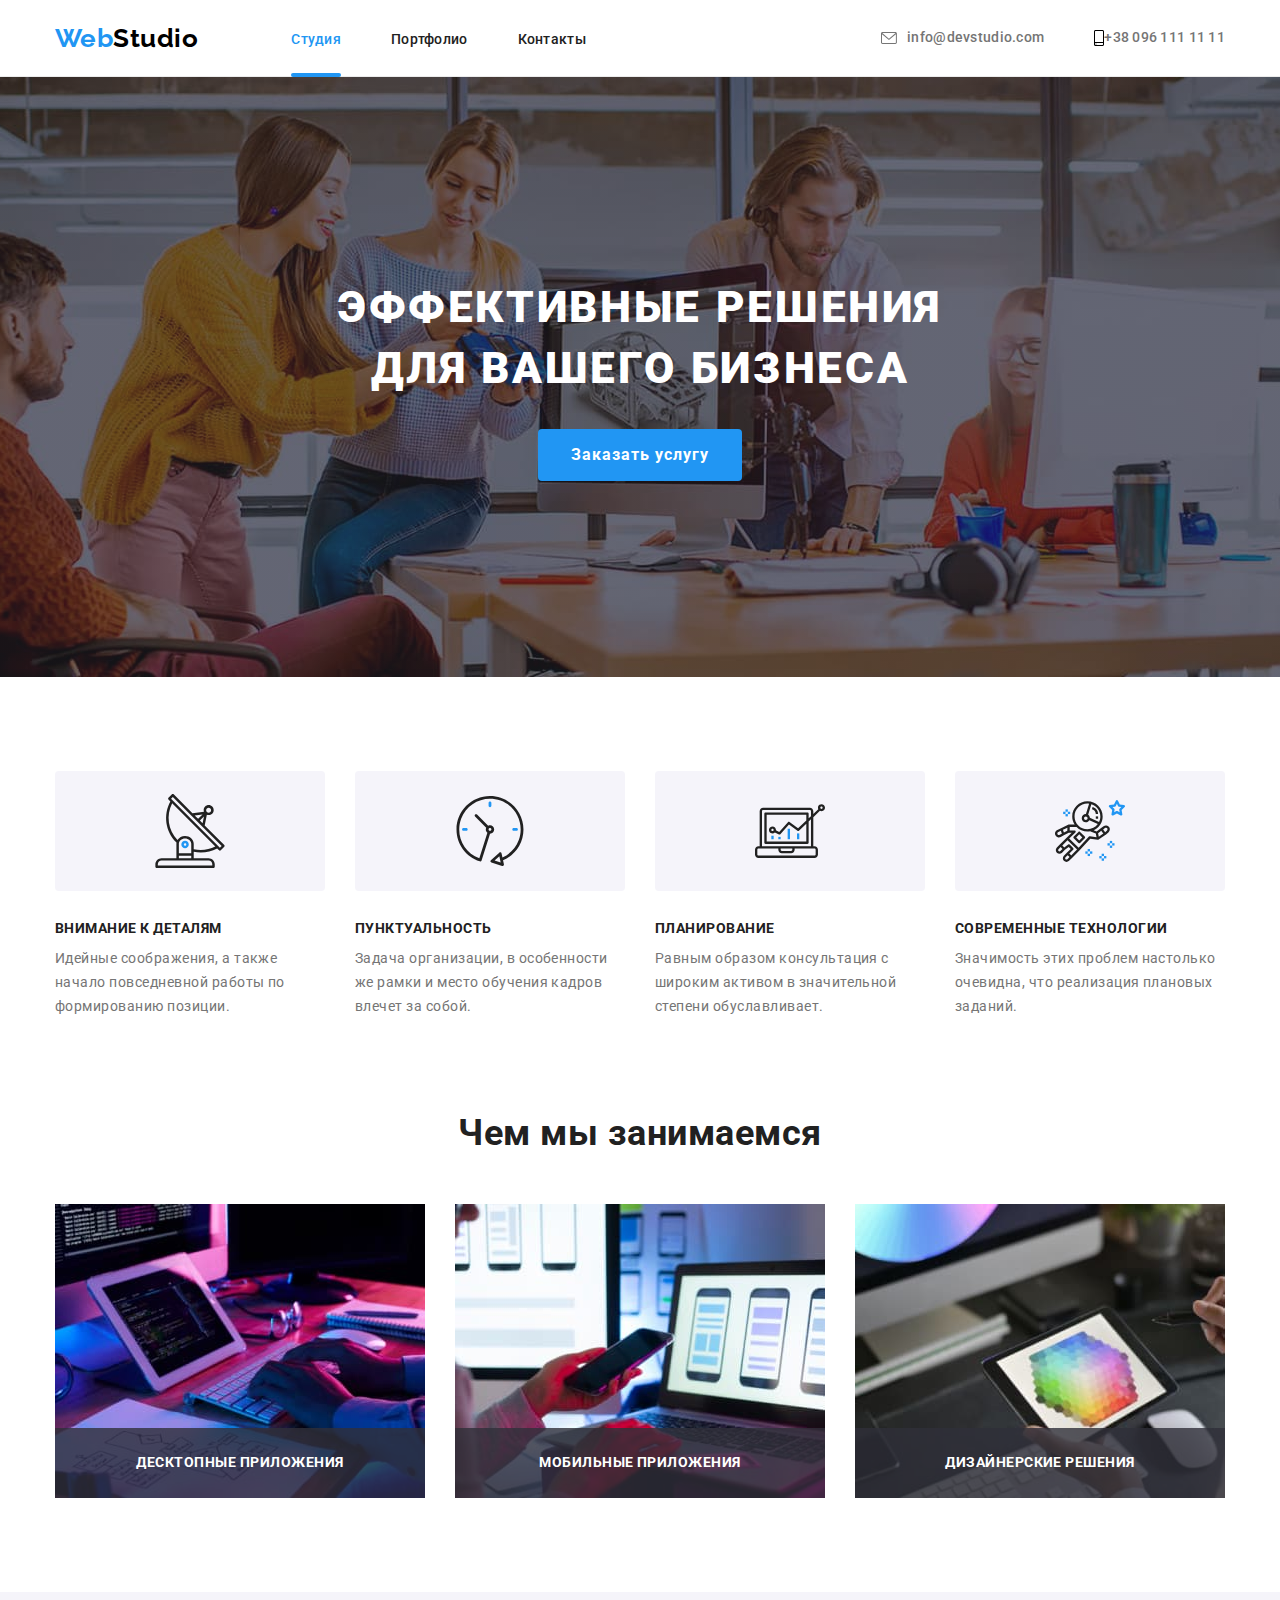
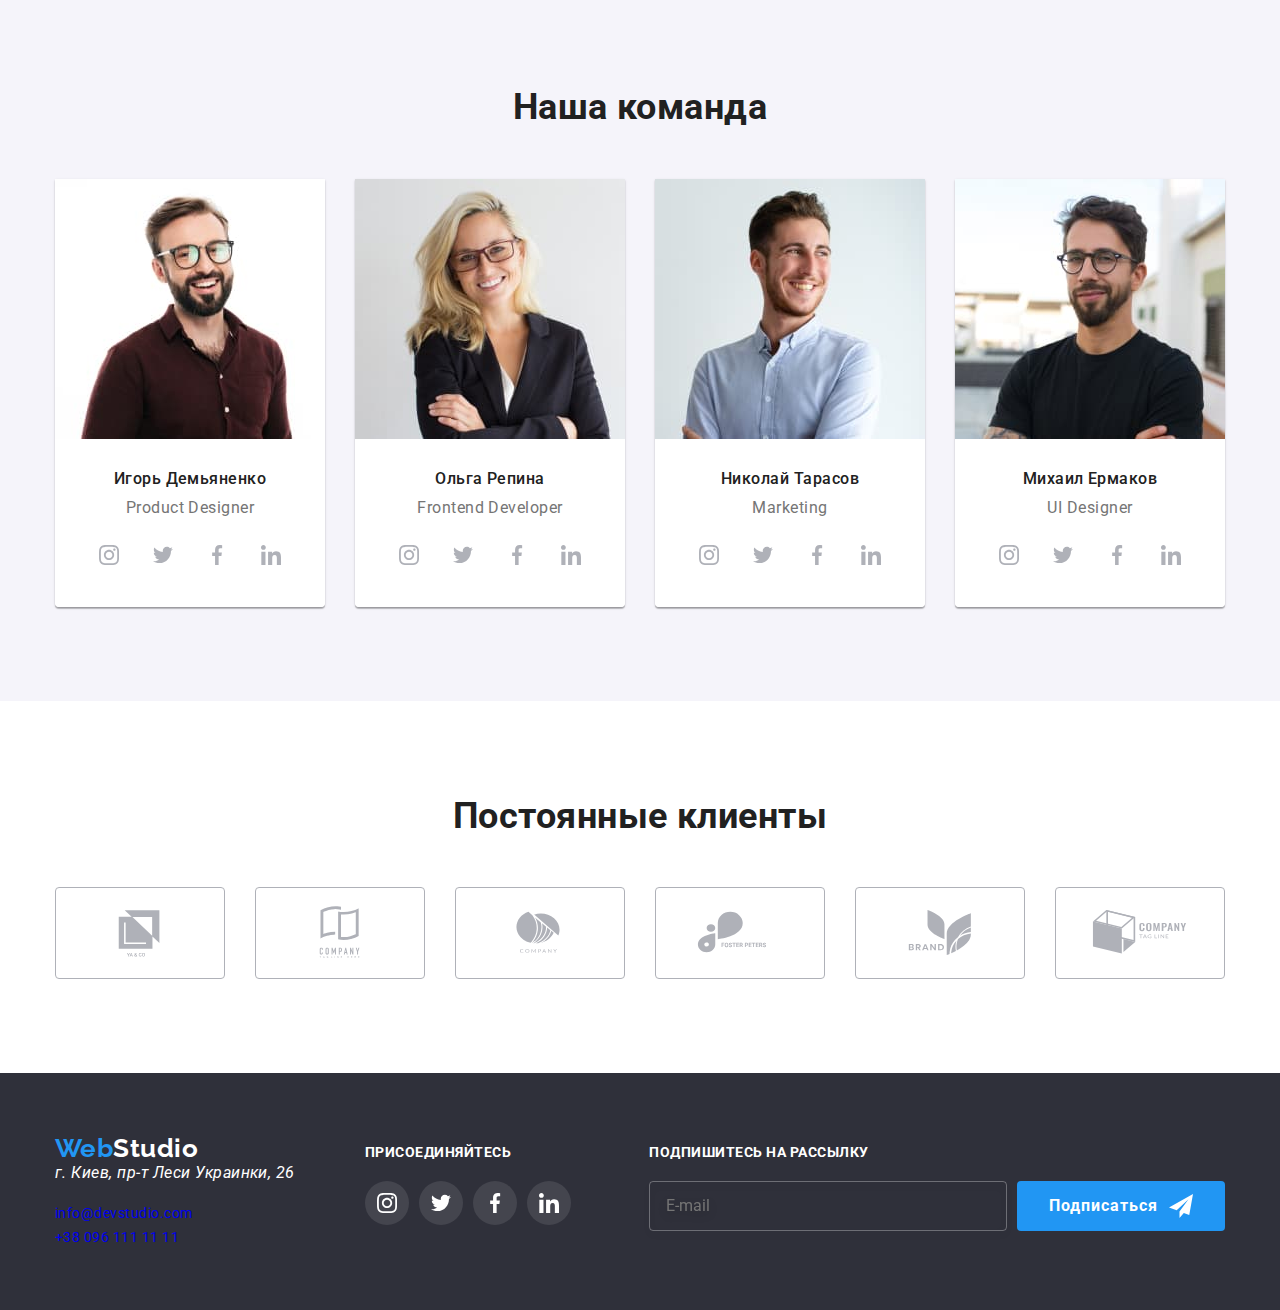
==== commit 66a98d10: "kt5" ====
--- a/index.html
+++ b/index.html
@@ -41,17 +41,17 @@
           </ul>
         </nav>
         <ul class="contact-up list">
-          <li class="item">
-            <a href="mailto:test@mail.ua" class="link">
-              <svg class="contact-up-icon" width="16px" height="12px">
+          <li class="contact-up__item item">
+            <a href="mailto:test@mail.ua" class="contact-up__link link">
+              <svg class="contact-up__icon" width="16px" height="12px">
                 <use href="./images/symbol.svg#icon-mail"></use>
               </svg>
               info@devstudio.com
             </a>
           </li>
-          <li class="item">
-            <a href="tel:+380961111111" class="link">
-              <svg class="contact-up-icon" width="10px" height="16px">
+          <li class="contact-up__item item">
+            <a href="tel:+380961111111" class="contact-up__link link">
+              <svg class="contact-upcon" width="10px" height="16px">
                 <use href="./images/symbol.svg#icon-smartphone"></use>
               </svg>
               +38 096 111 11 11
--- a/css/main.min.css
+++ b/css/main.min.css
@@ -1 +1 @@
-:root{--primary-text-color: #757575;--secondery-text-color: #212121;--third-text-color: rgba(255, 255, 255, 0.6);--logo-color: #000000;--accent-color: #2196f3;--accent-hover-color: #188ce8;--accent-button-color: #f5f4fa;--primary-white-color: #ffffff;--primary-background-color: #2f303a}h1,h2,h3,h4,h5,h6{margin-top:0}p{margin-top:0;margin-bottom:0}img{display:block}body{margin:0;letter-spacing:.03em;background-color:var(--primary-white-color);color:var(--primary-text-color);font-family:"Roboto",sans-serif}.list{list-style:none;padding:0;margin:0}.link{text-decoration:none}.visually-hidden{position:absolute;width:1px;height:1px;margin:-1px;border:0;padding:0;white-space:nowrap;clip-path:inset(100%);clip:rect(0 0 0 0);overflow:hidden}.container{margin-left:auto;margin-right:auto;width:1200px;padding-left:15px;padding-right:15px}.logo{display:inherit;font-family:"Raleway",sans-serif;font-weight:700;font-size:26px;line-height:1.19;color:var(--accent-color)}.logo__black{color:var(--logo-color)}.logo__white{color:var(--primary-white-color)}.top-side{border-bottom:1px solid #ececec}.header{display:flex;align-items:center}.navigation-site{display:flex;margin-left:93px}.navigation-site .item+.item{margin-left:50px}.navigation-site__link{display:block;padding-top:32px;padding-bottom:28px;color:var(--secondery-text-color);font-weight:500;font-size:14px;line-height:1.14;letter-spacing:.02em;transition-property:color;transition-duration:250ms;transition-timing-function:cubic-bezier(0.4, 0, 0.2, 1)}.navigation-site__link:hover,.navigation-site__link:focus{color:var(--accent-color)}.navigation-site__link--current{color:var(--accent-color)}.navigation-site__item--active:after{content:"";display:block;position:absolute;width:100%;height:4px;background-color:var(--accent-color);border-radius:2px;bottom:-1px}.navigation-site__item--active{position:relative}.contact-up{display:flex;margin-left:auto}.contact-up .item+.item{margin-left:50px}.contact-up .link{display:flex;font-weight:500;font-size:14px;line-height:1.14;letter-spacing:.02em;color:var(--primary-text-color);align-items:center;transition-property:color;transition-duration:250ms;transition-timing-function:cubic-bezier(0.4, 0, 0.2, 1)}.contact-up .link:hover,.contact-up .link:focus{color:var(--accent-color)}.contact-up-icon{margin-right:10px;fill:currentColor}.hero{max-width:1600px;height:600px;margin-left:auto;margin-right:auto;background-image:linear-gradient(to right, rgba(47, 48, 58, 0.4), rgba(47, 48, 58, 0.4)),url(../images/imghero.jpg);background-repeat:no-repeat;background-position:center;background-size:cover;padding-top:200px;padding-bottom:200px;background-color:var(--primary-background-color)}.hero .container{text-align:center}.hero-title{font-weight:900;font-size:44px;line-height:1.39;letter-spacing:.06em;text-transform:uppercase;color:var(--primary-white-color)}.hero-button{border:1px solid rgba(0,0,0,0);border-radius:4px;padding:10px 32px;min-width:200px;color:var(--primary-white-color);background-color:var(--accent-color);font-weight:700;line-height:1.87;text-align:center;letter-spacing:.06em;cursor:pointer;transition-property:background-color;transition-duration:250ms;transition-timing-function:cubic-bezier(0.4, 0, 0.2, 1)}.hero-button:hover,.hero-button:focus{background-color:var(--accent-hover-color)}.section{padding-top:94px;padding-bottom:94px}.section-title{margin-bottom:50px;font-size:36px;line-height:1.17;text-align:center;color:var(--secondery-text-color)}.feature-list{display:flex;font-size:14px;line-height:1.7}.feature-list .item{min-width:270px;flex-basis:calc(25% - 30px)}.feature-list .item+.item{margin-left:30px}.feature-list .item::before{display:block;content:"";height:120px;margin-bottom:30px;background-size:70px;background-repeat:no-repeat;background-position:center;background-color:var(--accent-button-color);border-radius:4px}.feature-list .title{margin-bottom:10px;font-size:14px;line-height:1.14;text-transform:uppercase;color:var(--secondery-text-color)}.feature-list>.item:nth-child(1)::before{background-image:url(../images/sat.svg)}.feature-list>.item:nth-child(2)::before{background-image:url(../images/time.svg)}.feature-list>.item:nth-child(3)::before{background-image:url(../images/diagram3.svg)}.feature-list>.item:nth-child(4)::before{background-image:url(../images/astronaut4.svg)}.section.work{padding-top:0}.work-list{display:flex}.work-list .par{display:flex;align-items:center;justify-content:center;position:absolute;bottom:0px;color:var(--primary-white-color);width:100%;height:70px;font-style:normal;font-weight:700;font-size:14px;line-height:1.14;text-transform:uppercase;background:rgba(47,48,58,.8)}.work-list .item{flex-basis:calc(33.3333333333% - 30px);position:relative}.work-list .item+.item{margin-left:30px}.team{background-color:var(--accent-button-color)}.team-list{display:flex;line-height:1.19;text-align:center}.team-list .title{margin-bottom:10px;font-size:16px;font-weight:500;line-height:1.19;text-align:center;color:var(--secondery-text-color)}.team-list>.item{flex-basis:calc(25% - 30px);box-shadow:0px 1px 3px rgba(0,0,0,.12),0px 1px 1px rgba(0,0,0,.14),0px 2px 1px rgba(0,0,0,.2);border-radius:0px 0px 4px 4px}.team-list>.item+.item{margin-left:30px}.paragraph{margin-bottom:16px}.social{display:flex;justify-content:center;gap:10px}.social .link{width:44px;height:44px;border-radius:50%;display:flex;align-items:center;justify-content:center;color:#afb1b8;transition-property:color,background-color;transition-duration:250ms;transition-timing-function:cubic-bezier(0.4, 0, 0.2, 1)}.team-social-icon{fill:currentColor}.team-social-link:hover,.team-social-link:focus{background-color:var(--accent-color);color:var(--primary-white-color)}.team-content{padding:30px 0px;border-radius:0px 0px 4px 4px;background-color:var(--primary-white-color)}.clients-list{display:flex;gap:30px;align-items:center}.clients-link{display:flex;align-items:center;justify-content:center;color:#afb1b8;width:170px;height:92px;border:1px solid #afb1b8;border-radius:4px;transition-property:border,color;transition-duration:250ms;transition-timing-function:cubic-bezier(0.4, 0, 0.2, 1)}.clients-link>.link-icon{fill:currentColor}.clients-link:hover,.clients-link:focus{color:#2196f3;border:1px solid var(--accent-color)}.aside{padding-top:60px;padding-bottom:60px;background-color:var(--primary-background-color);color:var(--primary-white-color)}.aside .container{display:flex;align-items:baseline}.aside .team-social-link{background-color:rgba(255,255,255,.1);color:var(--primary-white-color);transition-property:background-color;transition-duration:250ms;transition-timing-function:cubic-bezier(0.4, 0, 0.2, 1)}.logo-down{font-family:"Raleway",sans-serif;font-weight:700;font-size:26px;line-height:1.19;color:var(--primary-white-color)}.aside-contact{margin-top:20px;font-size:14px;line-height:1.71;font-style:normal}.aside-soc{margin-left:70px}.aside-par{margin-bottom:20px;font-style:normal;font-weight:700;font-size:14px;line-height:1.14;text-transform:uppercase}.aside-subscription{margin-left:auto}.aside-subscription .hero-button{display:flex;align-items:center;margin-left:10px;border:0px}.aside-subscription .hero-button::after{justify-content:center;content:"";width:24px;height:24px;margin-left:11px;background-image:url("../images/icon-send.svg");background-size:contain}.aside-form{display:flex}.aside-form-mail{width:358px;height:50px;border:1px solid rgba(255,255,255,.3);filter:drop-shadow(0px 4px 4px rgba(0, 0, 0, 0.15));border-radius:4px;background-color:rgba(0,0,0,0);padding-left:16px;color:rgba(255,255,255,.6)}.team-social-icon{fill:currentColor}.team-social-link:hover,.team-social-link:focus{background-color:var(--accent-color)}.contact-down .link{color:var(--third-text-color);transition-property:color;transition-duration:250ms;transition-timing-function:cubic-bezier(0.4, 0, 0.2, 1)}.contact-down .link:hover,.contact-down .link:focus{color:var(--accent-color)}.contact-down.list{margin-top:9px}.contact-down>.item:first-child{margin-bottom:9px}.menu{display:flex;justify-content:center;margin-bottom:50px}.menu .item+.item{margin-left:8px}.menu__button{border:1px solid rgba(0,0,0,0);border-radius:4px;padding:6px 22px;font-weight:500;line-height:1.63;text-align:center;letter-spacing:.03em;font-family:inherit;cursor:pointer;color:var(--secondery-text-color);background-color:var(--accent-button-color);transition-property:background-color,color,box-shadow;transition-duration:250ms;transition-timing-function:cubic-bezier(0.4, 0, 0.2, 1)}.menu__button:hover,.menu__button:focus{color:var(--primary-white-color);background-color:var(--accent-color);box-shadow:0px 3px 1px rgba(0,0,0,.1),0px 1px 2px rgba(0,0,0,.08),0px 2px 2px rgba(0,0,0,.12)}.gallery{display:flex;flex-wrap:wrap;margin-left:-30px;margin-top:-30px}.gallery .item{flex-basis:calc(33.3333333333% - 30px);margin-left:30px;margin-top:30px}.gallery .item:hover .gallery-par,.gallery .item:focus .gallery-par{transform:translateY(-100%)}.gallery-thum{position:relative;overflow:hidden}.gallery-par{position:absolute;width:100%;height:100%;padding:63px 24px;font-weight:400;font-size:18px;line-height:1.56;color:var(--primary-white-color);background-color:rgba(33,150,243,.9);transform:translateY(0);transition-duration:250ms;transition-timing-function:cubic-bezier(0.4, 0, 0.2, 1);overflow:auto}.foto{display:block;line-height:1.88;color:var(--primary-text-color);transition-property:box-shadow;transition-duration:250ms;transition-timing-function:cubic-bezier(0.4, 0, 0.2, 1)}.foto:hover,.foto:focus{box-shadow:0px 1px 1px rgba(0,0,0,.12),0px 4px 4px rgba(0,0,0,.06),1px 4px 6px rgba(0,0,0,.16)}.gallery-heading{margin-bottom:4px;font-size:18px;line-height:2;letter-spacing:.06em;color:var(--secondery-text-color)}.gallery-content{padding:20px 24px;border-left:1px solid #eee;border-right:1px solid #eee;border-bottom:1px solid #eee}.backdrop{position:fixed;top:0;left:0;width:100%;height:100%;background:rgba(0,0,0,.2);opacity:1;transition:opacity 300ms cubic-bezier(0.4, 0, 0.2, 1),visibility 300ms cubic-bezier(0.4, 0, 0.2, 1)}.backdrop.is-hidden{visibility:hidden;opacity:0;pointer-events:none}.backdrop.is-hidden .modal{transform:translate(-50%, -50%) scale(0.1)}.modal{width:528px;min-height:581px;background-color:#fff;border-radius:4px;box-shadow:0px 1px 3px rgba(0,0,0,.12),0px 1px 1px rgba(0,0,0,.14),0px 2px 1px rgba(0,0,0,.2);position:absolute;top:50%;left:50%;padding:40px;transform:translate(-50%, -50%) scale(1);transition:transform 300ms cubic-bezier(0.4, 0, 0.2, 1)}.modal-btn{position:absolute;right:10px;top:10px;display:flex;align-items:center;justify-content:center;width:30px;height:30px;border-radius:50%;background-color:#fff;border:1px solid rgba(0,0,0,.1);cursor:pointer;outline:rgba(0,0,0,0)}.modal-icon{transition:fill 250ms cubic-bezier(0.4, 0, 0.2, 1)}.modal-btn:focus .modal-icon,.modal-btn:hover .modal-icon{fill:var(--accent-color)}.speaker-form-par{display:flex;justify-content:center;margin-bottom:12px;font-weight:700;font-size:20px;line-height:1.15;color:#212121}.spacer-box-input{width:100%;height:40px;padding-left:40px;outline:rgba(0,0,0,0);border:1px solid rgba(33,33,33,.2);border-radius:4px;transition:border-color 250ms cubic-bezier(0.4, 0, 0.2, 1)}.spacer-box-input:focus{border-color:var(--accent-color)}.spacer-box-input:focus+.speacer-box-icon{fill:var(--accent-color)}.speacer-box{position:relative}.speaker-modal{margin-bottom:10px}.speaker-modal-comment{margin-bottom:20px}.speacer-box-icon{position:absolute;left:12px;top:50%;transform:translateY(-50%);transition:fill 250ms cubic-bezier(0.4, 0, 0.2, 1)}.label{margin-bottom:4px;font-size:12px;line-height:1.17;letter-spacing:.01em;display:block;color:#757575}.comment-label::placeholder{font-size:14px;line-height:1.14;letter-spacing:.01em;color:rgba(117,117,117,.5)}.comment-label{padding:12px 16px;width:100%;height:120px;resize:none;border:1px solid rgba(33,33,33,.2);border-radius:4px;outline:rgba(0,0,0,0);transition:border-color 250ms cubic-bezier(0.4, 0, 0.2, 1)}.comment-label:focus{border-color:var(--accent-color)}.form-check{margin-bottom:30px;text-align:center;font-size:14px;line-height:1.71px}.speaker-form .hero-button{display:block;margin-left:auto;margin-right:auto;box-shadow:0px 1px 3px rgba(0,0,0,.12),0px 1px 1px rgba(0,0,0,.14),0px 2px 1px rgba(0,0,0,.2)}.check-input{appearance:none;position:absolute}.check-icon{display:inline-block;vertical-align:middle;width:16px;height:15px;border:2px solid var(--secondery-text-color);border-radius:4px;transition-property:background-color,background-image,border-color,color,outline-color;transition-duration:250ms;transition-timing-function:cubic-bezier(0.4, 0, 0.2, 1)}.check-input:checked+.check-icon{background-color:var(--accent-color);border:rgba(0,0,0,0);background-image:url(../images/icon-check.svg);background-size:contain;background-origin:border-box}.check-input:focus+.check-icon{border-color:var(--accent-color)}.check-link{color:var(--accent-color);outline-color:rgba(0,0,0,0);transition:outline-color 250ms cubic-bezier(0.4, 0, 0.2, 1)}.check-link:focus{outline-color:var(--accent-color)}/*# sourceMappingURL=main.min.css.map */+:root{--primary-text-color: #757575;--secondery-text-color: #212121;--third-text-color: rgba(255, 255, 255, 0.6);--logo-color: #000000;--accent-color: #2196f3;--accent-hover-color: #188ce8;--accent-button-color: #f5f4fa;--primary-white-color: #ffffff;--primary-background-color: #2f303a}h1,h2,h3,h4,h5,h6{margin-top:0}p{margin-top:0;margin-bottom:0}img{display:block}body{margin:0;letter-spacing:.03em;background-color:var(--primary-white-color);color:var(--primary-text-color);font-family:"Roboto",sans-serif}.list{list-style:none;padding:0;margin:0}.link{text-decoration:none}.visually-hidden{position:absolute;width:1px;height:1px;margin:-1px;border:0;padding:0;white-space:nowrap;clip-path:inset(100%);clip:rect(0 0 0 0);overflow:hidden}.container{margin-left:auto;margin-right:auto;width:1200px;padding-left:15px;padding-right:15px}.logo{display:inherit;font-family:"Raleway",sans-serif;font-weight:700;font-size:26px;line-height:1.19;color:var(--accent-color)}.logo__black{color:var(--logo-color)}.logo__white{color:var(--primary-white-color)}.top-side{border-bottom:1px solid #ececec}.header{display:flex;align-items:center}.navigation-site{display:flex;margin-left:93px}.navigation-site .item+.item{margin-left:50px}.navigation-site__link{display:block;padding-top:32px;padding-bottom:28px;color:var(--secondery-text-color);font-weight:500;font-size:14px;line-height:1.14;letter-spacing:.02em;transition-property:color;transition-duration:250ms;transition-timing-function:cubic-bezier(0.4, 0, 0.2, 1)}.navigation-site__link:hover,.navigation-site__link:focus{color:var(--accent-color)}.navigation-site__link--current{color:var(--accent-color)}.navigation-site__item--active:after{content:"";display:block;position:absolute;width:100%;height:4px;background-color:var(--accent-color);border-radius:2px;bottom:-1px}.navigation-site__item--active{position:relative}.contact-up{display:flex;margin-left:auto}.contact-up .item+.item{margin-left:50px}.contact-up__link{display:flex;font-weight:500;font-size:14px;line-height:1.14;letter-spacing:.02em;color:var(--primary-text-color);align-items:center;transition-property:color;transition-duration:250ms;transition-timing-function:cubic-bezier(0.4, 0, 0.2, 1)}.contact-up__link:hover,.contact-up__link:focus{color:var(--accent-color)}.contact-up__icon{margin-right:10px;fill:currentColor}.hero{max-width:1600px;height:600px;margin-left:auto;margin-right:auto;background-image:linear-gradient(to right, rgba(47, 48, 58, 0.4), rgba(47, 48, 58, 0.4)),url(../images/imghero.jpg);background-repeat:no-repeat;background-position:center;background-size:cover;padding-top:200px;padding-bottom:200px;background-color:var(--primary-background-color)}.hero .container{text-align:center}.hero-title{font-weight:900;font-size:44px;line-height:1.39;letter-spacing:.06em;text-transform:uppercase;color:var(--primary-white-color)}.hero-button{border:1px solid rgba(0,0,0,0);border-radius:4px;padding:10px 32px;min-width:200px;color:var(--primary-white-color);background-color:var(--accent-color);font-weight:700;line-height:1.87;text-align:center;letter-spacing:.06em;cursor:pointer;transition-property:background-color;transition-duration:250ms;transition-timing-function:cubic-bezier(0.4, 0, 0.2, 1)}.hero-button:hover,.hero-button:focus{background-color:var(--accent-hover-color)}.section{padding-top:94px;padding-bottom:94px}.section-title{margin-bottom:50px;font-size:36px;line-height:1.17;text-align:center;color:var(--secondery-text-color)}.feature-list{display:flex;font-size:14px;line-height:1.7}.feature-list .item{min-width:270px;flex-basis:calc(25% - 30px)}.feature-list .item+.item{margin-left:30px}.feature-list .item::before{display:block;content:"";height:120px;margin-bottom:30px;background-size:70px;background-repeat:no-repeat;background-position:center;background-color:var(--accent-button-color);border-radius:4px}.feature-list .title{margin-bottom:10px;font-size:14px;line-height:1.14;text-transform:uppercase;color:var(--secondery-text-color)}.feature-list>.item:nth-child(1)::before{background-image:url(../images/sat.svg)}.feature-list>.item:nth-child(2)::before{background-image:url(../images/time.svg)}.feature-list>.item:nth-child(3)::before{background-image:url(../images/diagram3.svg)}.feature-list>.item:nth-child(4)::before{background-image:url(../images/astronaut4.svg)}.section.work{padding-top:0}.work-list{display:flex}.work-list .par{display:flex;align-items:center;justify-content:center;position:absolute;bottom:0px;color:var(--primary-white-color);width:100%;height:70px;font-style:normal;font-weight:700;font-size:14px;line-height:1.14;text-transform:uppercase;background:rgba(47,48,58,.8)}.work-list .item{flex-basis:calc(33.3333333333% - 30px);position:relative}.work-list .item+.item{margin-left:30px}.team{background-color:var(--accent-button-color)}.team-list{display:flex;line-height:1.19;text-align:center}.team-list .title{margin-bottom:10px;font-size:16px;font-weight:500;line-height:1.19;text-align:center;color:var(--secondery-text-color)}.team-list>.item{flex-basis:calc(25% - 30px);box-shadow:0px 1px 3px rgba(0,0,0,.12),0px 1px 1px rgba(0,0,0,.14),0px 2px 1px rgba(0,0,0,.2);border-radius:0px 0px 4px 4px}.team-list>.item+.item{margin-left:30px}.paragraph{margin-bottom:16px}.social{display:flex;justify-content:center;gap:10px}.social .link{width:44px;height:44px;border-radius:50%;display:flex;align-items:center;justify-content:center;color:#afb1b8;transition-property:color,background-color;transition-duration:250ms;transition-timing-function:cubic-bezier(0.4, 0, 0.2, 1)}.team-social-icon{fill:currentColor}.team-social-link:hover,.team-social-link:focus{background-color:var(--accent-color);color:var(--primary-white-color)}.team-content{padding:30px 0px;border-radius:0px 0px 4px 4px;background-color:var(--primary-white-color)}.clients-list{display:flex;gap:30px;align-items:center}.clients-link{display:flex;align-items:center;justify-content:center;color:#afb1b8;width:170px;height:92px;border:1px solid #afb1b8;border-radius:4px;transition-property:border,color;transition-duration:250ms;transition-timing-function:cubic-bezier(0.4, 0, 0.2, 1)}.clients-link>.link-icon{fill:currentColor}.clients-link:hover,.clients-link:focus{color:#2196f3;border:1px solid var(--accent-color)}.aside{padding-top:60px;padding-bottom:60px;background-color:var(--primary-background-color);color:var(--primary-white-color)}.aside .container{display:flex;align-items:baseline}.aside .team-social-link{background-color:rgba(255,255,255,.1);color:var(--primary-white-color);transition-property:background-color;transition-duration:250ms;transition-timing-function:cubic-bezier(0.4, 0, 0.2, 1)}.contact-down{margin-top:20px;font-size:14px;line-height:1.71;font-style:normal}.contact-down__link{color:var(--third-text-color);transition-property:color;transition-duration:250ms;transition-timing-function:cubic-bezier(0.4, 0, 0.2, 1)}.contact-down__link:hover,.contact-down__link:focus{color:var(--accent-color)}.contact-down__list{margin-top:9px}.contact-down__item:first-child{margin-bottom:9px}.aside-soc{margin-left:70px}.aside-par{margin-bottom:20px;font-style:normal;font-weight:700;font-size:14px;line-height:1.14;text-transform:uppercase}.aside-subscription{margin-left:auto}.aside-subscription .hero-button{display:flex;align-items:center;margin-left:10px;border:0px}.aside-subscription .hero-button::after{justify-content:center;content:"";width:24px;height:24px;margin-left:11px;background-image:url("../images/icon-send.svg");background-size:contain}.aside-form{display:flex}.aside-form-mail{width:358px;height:50px;border:1px solid rgba(255,255,255,.3);filter:drop-shadow(0px 4px 4px rgba(0, 0, 0, 0.15));border-radius:4px;background-color:rgba(0,0,0,0);padding-left:16px;color:rgba(255,255,255,.6)}.team-social-icon{fill:currentColor}.team-social-link:hover,.team-social-link:focus{background-color:var(--accent-color)}.menu{display:flex;justify-content:center;margin-bottom:50px}.menu .item+.item{margin-left:8px}.menu__button{border:1px solid rgba(0,0,0,0);border-radius:4px;padding:6px 22px;font-weight:500;line-height:1.63;text-align:center;letter-spacing:.03em;font-family:inherit;cursor:pointer;color:var(--secondery-text-color);background-color:var(--accent-button-color);transition-property:background-color,color,box-shadow;transition-duration:250ms;transition-timing-function:cubic-bezier(0.4, 0, 0.2, 1)}.menu__button:hover,.menu__button:focus{color:var(--primary-white-color);background-color:var(--accent-color);box-shadow:0px 3px 1px rgba(0,0,0,.1),0px 1px 2px rgba(0,0,0,.08),0px 2px 2px rgba(0,0,0,.12)}.gallery{display:flex;flex-wrap:wrap;margin-left:-30px;margin-top:-30px}.gallery .item{flex-basis:calc(33.3333333333% - 30px);margin-left:30px;margin-top:30px}.gallery .item:hover .gallery-thum__par,.gallery .item:focus .gallery-thum__par{transform:translateY(-100%)}.gallery-thum{position:relative;overflow:hidden}.gallery-thum__par{position:absolute;width:100%;height:100%;padding:63px 24px;font-weight:400;font-size:18px;line-height:1.56;color:var(--primary-white-color);background-color:rgba(33,150,243,.9);transform:translateY(0);transition-duration:250ms;transition-timing-function:cubic-bezier(0.4, 0, 0.2, 1);overflow:auto}.gallery__link{display:block;line-height:1.88;color:var(--primary-text-color);transition-property:box-shadow;transition-duration:250ms;transition-timing-function:cubic-bezier(0.4, 0, 0.2, 1)}.gallery__link:hover,.gallery__link:focus{box-shadow:0px 1px 1px rgba(0,0,0,.12),0px 4px 4px rgba(0,0,0,.06),1px 4px 6px rgba(0,0,0,.16)}.gallery-meta__title{margin-bottom:4px;font-size:18px;line-height:2;letter-spacing:.06em;color:var(--secondery-text-color)}.gallery-meta{padding:20px 24px;border-left:1px solid #eee;border-right:1px solid #eee;border-bottom:1px solid #eee}.backdrop{position:fixed;top:0;left:0;width:100%;height:100%;background:rgba(0,0,0,.2);opacity:1;transition:opacity 300ms cubic-bezier(0.4, 0, 0.2, 1),visibility 300ms cubic-bezier(0.4, 0, 0.2, 1)}.backdrop.is-hidden{visibility:hidden;opacity:0;pointer-events:none}.backdrop.is-hidden .modal{transform:translate(-50%, -50%) scale(0.1)}.modal{width:528px;min-height:581px;background-color:#fff;border-radius:4px;box-shadow:0px 1px 3px rgba(0,0,0,.12),0px 1px 1px rgba(0,0,0,.14),0px 2px 1px rgba(0,0,0,.2);position:absolute;top:50%;left:50%;padding:40px;transform:translate(-50%, -50%) scale(1);transition:transform 300ms cubic-bezier(0.4, 0, 0.2, 1)}.modal-btn{position:absolute;right:10px;top:10px;display:flex;align-items:center;justify-content:center;width:30px;height:30px;border-radius:50%;background-color:#fff;border:1px solid rgba(0,0,0,.1);cursor:pointer;outline:rgba(0,0,0,0)}.modal-icon{transition:fill 250ms cubic-bezier(0.4, 0, 0.2, 1)}.modal-btn:focus .modal-icon,.modal-btn:hover .modal-icon{fill:var(--accent-color)}.speaker-form-par{display:flex;justify-content:center;margin-bottom:12px;font-weight:700;font-size:20px;line-height:1.15;color:#212121}.spacer-box-input{width:100%;height:40px;padding-left:40px;outline:rgba(0,0,0,0);border:1px solid rgba(33,33,33,.2);border-radius:4px;transition:border-color 250ms cubic-bezier(0.4, 0, 0.2, 1)}.spacer-box-input:focus{border-color:var(--accent-color)}.spacer-box-input:focus+.speacer-box-icon{fill:var(--accent-color)}.speacer-box{position:relative}.speaker-modal{margin-bottom:10px}.speaker-modal-comment{margin-bottom:20px}.speacer-box-icon{position:absolute;left:12px;top:50%;transform:translateY(-50%);transition:fill 250ms cubic-bezier(0.4, 0, 0.2, 1)}.label{margin-bottom:4px;font-size:12px;line-height:1.17;letter-spacing:.01em;display:block;color:#757575}.comment-label::placeholder{font-size:14px;line-height:1.14;letter-spacing:.01em;color:rgba(117,117,117,.5)}.comment-label{padding:12px 16px;width:100%;height:120px;resize:none;border:1px solid rgba(33,33,33,.2);border-radius:4px;outline:rgba(0,0,0,0);transition:border-color 250ms cubic-bezier(0.4, 0, 0.2, 1)}.comment-label:focus{border-color:var(--accent-color)}.form-check{margin-bottom:30px;text-align:center;font-size:14px;line-height:1.71px}.speaker-form .hero-button{display:block;margin-left:auto;margin-right:auto;box-shadow:0px 1px 3px rgba(0,0,0,.12),0px 1px 1px rgba(0,0,0,.14),0px 2px 1px rgba(0,0,0,.2)}.check-input{appearance:none;position:absolute}.check-icon{display:inline-block;vertical-align:middle;width:16px;height:15px;border:2px solid var(--secondery-text-color);border-radius:4px;transition-property:background-color,background-image,border-color,color,outline-color;transition-duration:250ms;transition-timing-function:cubic-bezier(0.4, 0, 0.2, 1)}.check-input:checked+.check-icon{background-color:var(--accent-color);border:rgba(0,0,0,0);background-image:url(../images/icon-check.svg);background-size:contain;background-origin:border-box}.check-input:focus+.check-icon{border-color:var(--accent-color)}.check-link{color:var(--accent-color);outline-color:rgba(0,0,0,0);transition:outline-color 250ms cubic-bezier(0.4, 0, 0.2, 1)}.check-link:focus{outline-color:var(--accent-color)}/*# sourceMappingURL=main.min.css.map */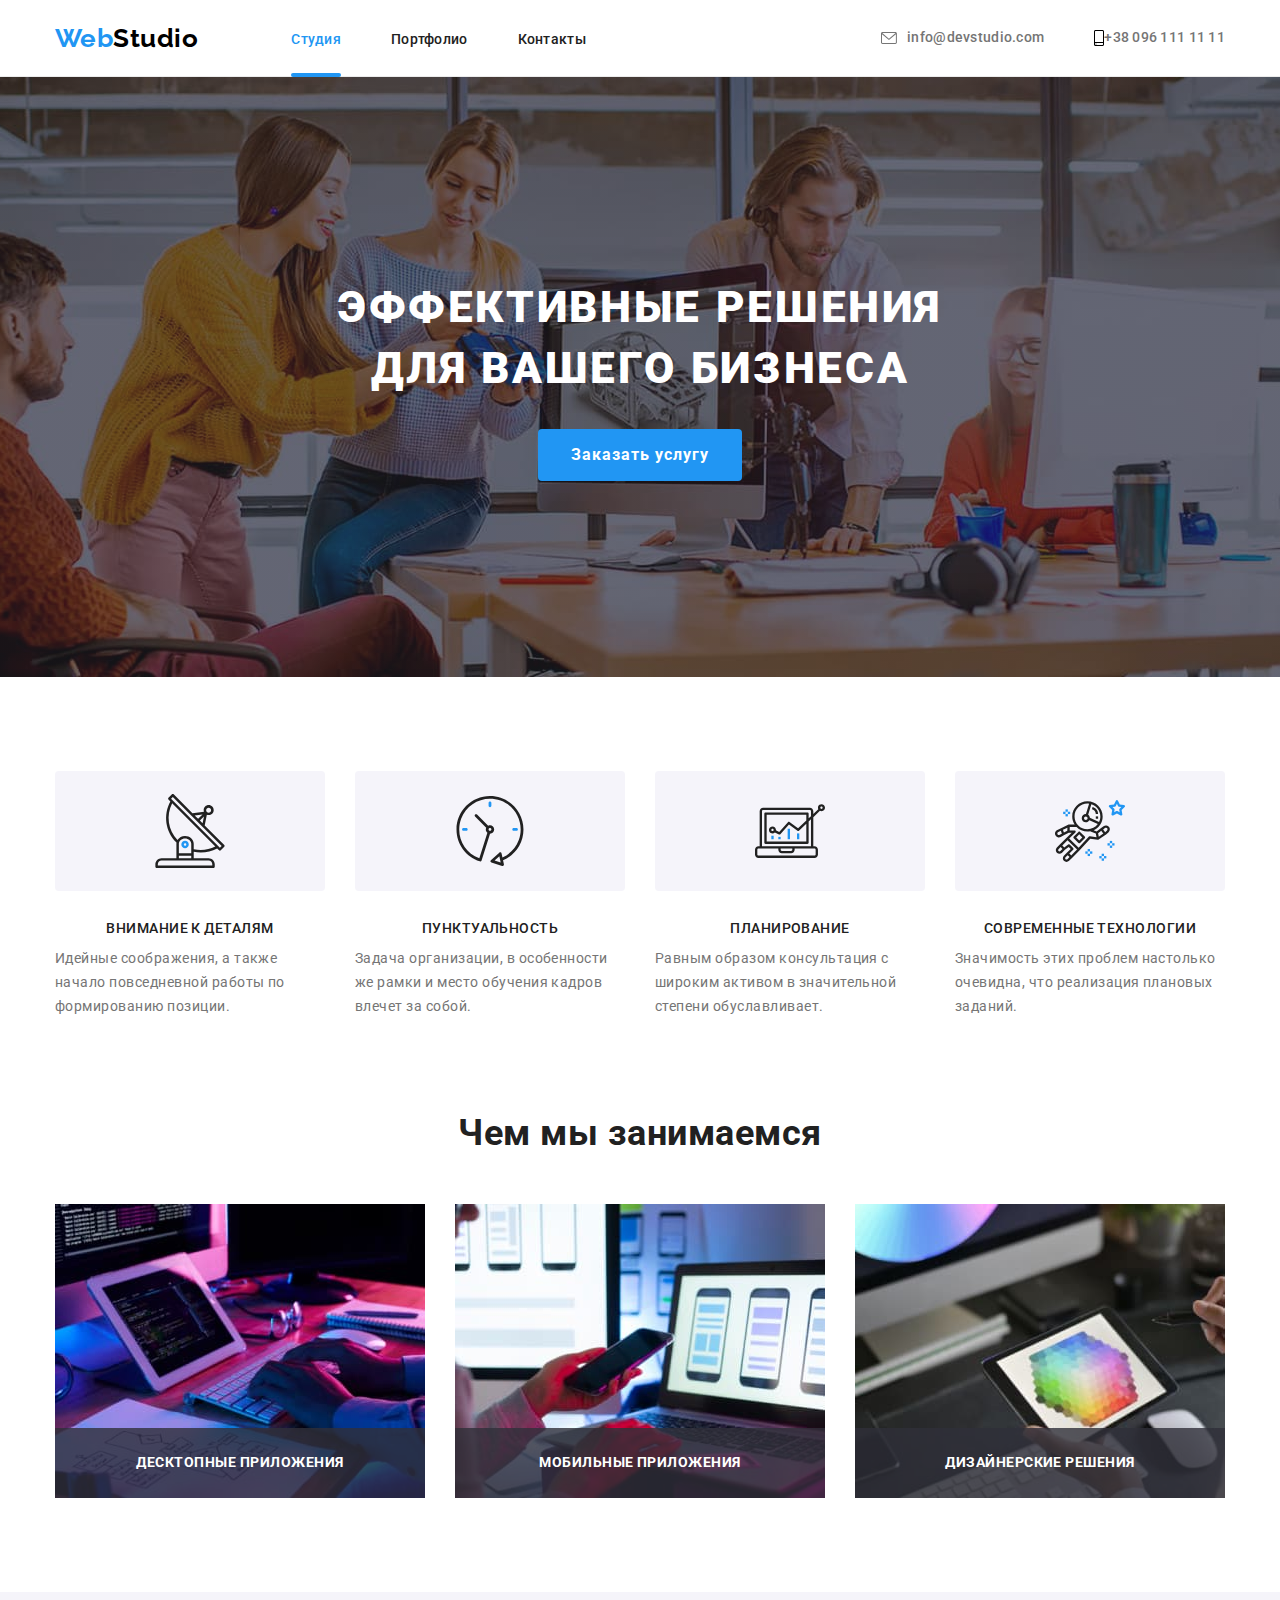
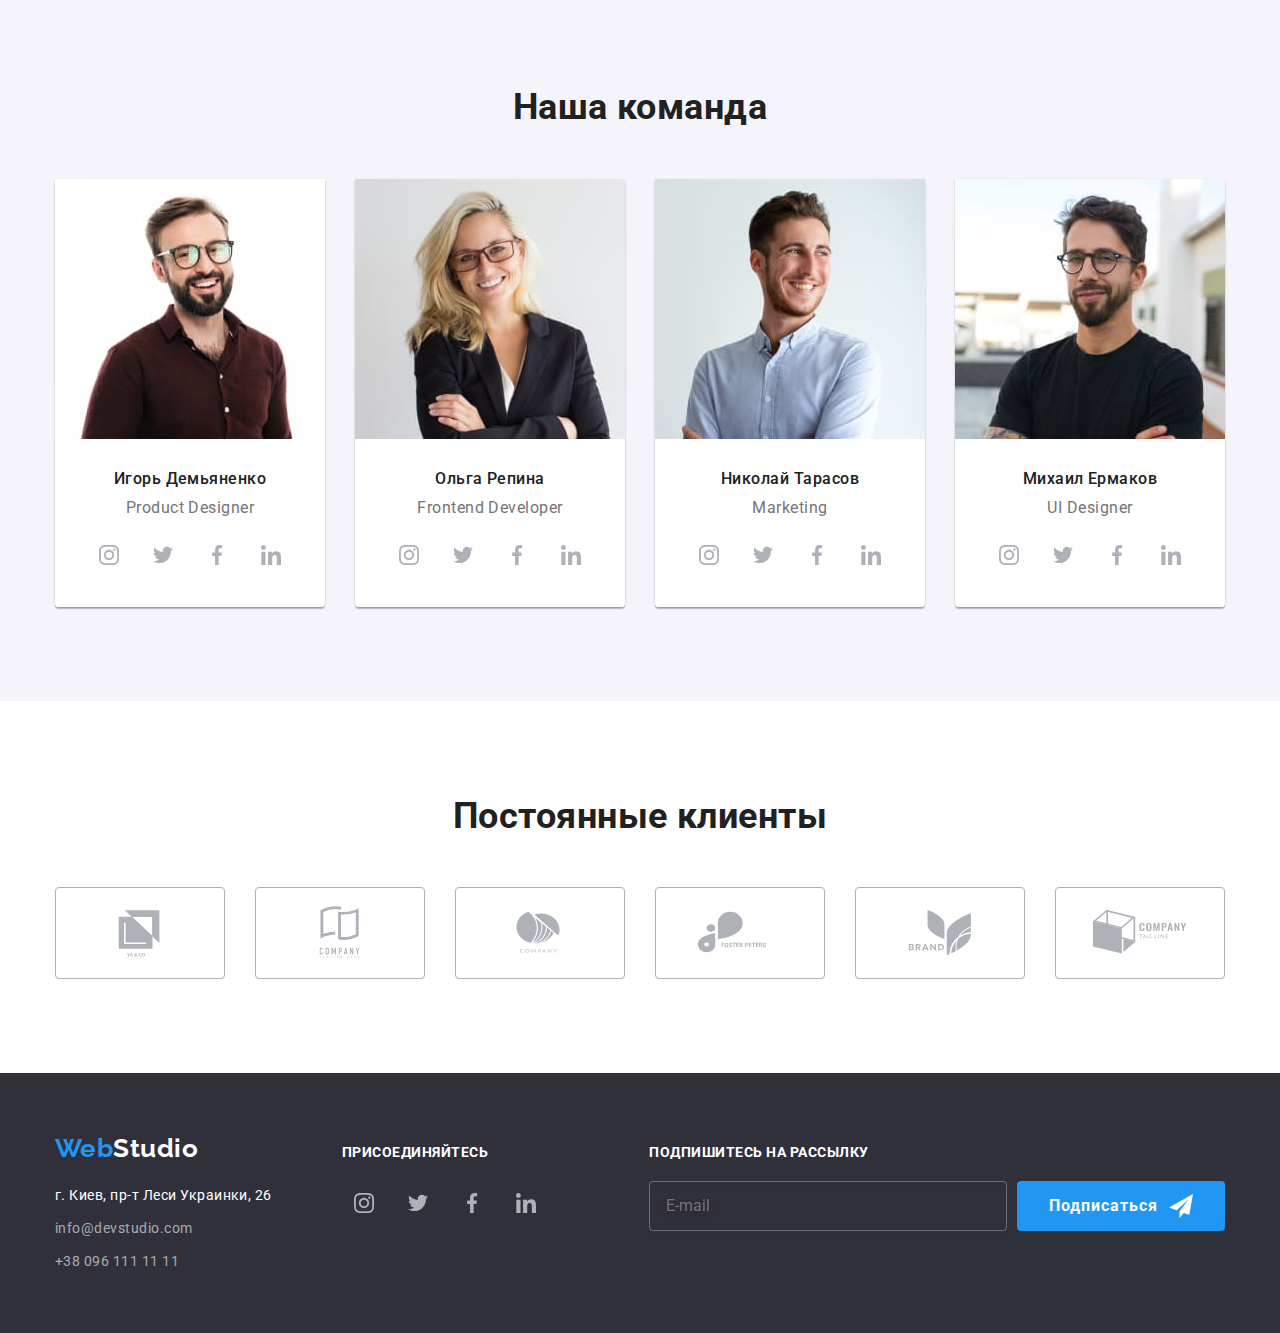
==== commit 08f1903d: "kt7" ====
--- a/index.html
+++ b/index.html
@@ -134,10 +134,10 @@
       </section>
       <!-- наша команда-->
       <section class="section team">
-        <div class="container">
-          <h2 class="section-title">Наша команда</h2>
+        <div class="team container">
+          <h2 class="team__title section-title">Наша команда</h2>
           <ul class="team-list list">
-            <li class="item">
+            <li class="team-list__item item">
               <img
                 src="./images/img1.jpg"
                 alt="дизайнер Игорь Демьяненко"
@@ -145,34 +145,34 @@
                 height="260"
               />
               <div class="team-content">
-                <h3 class="title">Игорь Демьяненко</h3>
-                <p class="paragraph">Product Designer</p>
+                <h3 class="team-content__title title">Игорь Демьяненко</h3>
+                <p class="team-content__par">Product Designer</p>
 
                 <ul class="social list">
-                  <li class="item">
-                    <a href="" class="team-social-link link">
-                      <svg class="team-social-icon" width="20px" height="20px">
+                  <li class="social__item item">
+                    <a href="" class="social__link link">
+                      <svg class="social__icon" width="20px" height="20px">
                         <use href="./images/symbol.svg#icon-instagram1"></use>
                       </svg>
                     </a>
                   </li>
-                  <li class="item">
-                    <a href="" class="team-social-link link">
-                      <svg class="team-social-icon" width="20px" height="20px">
+                  <li class="social__item item">
+                    <a href="" class="social__link link">
+                      <svg class="social__icon" width="20px" height="20px">
                         <use href="./images/symbol.svg#icon-twitter2"></use>
                       </svg>
                     </a>
                   </li>
-                  <li class="item">
-                    <a href="" class="team-social-link link">
-                      <svg class="team-social-icon" width="20px" height="20px">
+                  <li class="social__item item">
+                    <a href="" class="social__link link">
+                      <svg class="social__icon" width="20px" height="20px">
                         <use href="./images/symbol.svg#icon-facebook3"></use>
-                      </svg>
-                    </a>
-                  </li>
-                  <li class="item">
-                    <a href="" class="team-social-link link">
-                      <svg class="team-social-icon" width="20px" height="20px">
+          social__
+                    </a>
+                  </li>
+                  <li class="social__item item">
+                    <a href="" class="social__link link">
+                      <svg class="social__icon" width="20px" height="20px">
                         <use href="./images/symbol.svg#icon-linkedin4"></use>
                       </svg>
                     </a>
@@ -181,7 +181,7 @@
               </div>
             </li>
 
-            <li class="item">
+            <li class="team-list__item item">
               <img
                 src="./images/img2.jpg"
                 alt="фронтэнд разработчик Ольга Репина "
@@ -190,32 +190,32 @@
               />
               <div class="team-content">
                 <h3 class="title">Ольга Репина</h3>
-                <p class="paragraph">Frontend Developer</p>
+                <p class="team-content__par">Frontend Developer</p>
                 <ul class="social list">
                   <li class="item">
-                    <a href="" class="team-social-link link">
-                      <svg class="team-social-icon" width="20px" height="20px">
+                    <a href="" class="social__link link">
+                      <svg class="social__icon" width="20px" height="20px">
                         <use href="./images/symbol.svg#icon-instagram1"></use>
                       </svg>
                     </a>
                   </li>
                   <li class="item">
-                    <a href="" class="team-social-link link">
-                      <svg class="team-social-icon" width="20px" height="20px">
+                    <a href="" class="social__link link">
+                      <svg class="social__icon" width="20px" height="20px">
                         <use href="./images/symbol.svg#icon-twitter2"></use>
                       </svg>
                     </a>
                   </li>
                   <li class="item">
-                    <a href="" class="team-social-link link">
-                      <svg class="team-social-icon" width="20px" height="20px">
+                    <a href="" class="social__link link">
+                      <svg class="social__icon" width="20px" height="20px">
                         <use href="./images/symbol.svg#icon-facebook3"></use>
                       </svg>
                     </a>
                   </li>
                   <li class="item">
-                    <a href="" class="team-social-link link">
-                      <svg class="team-social-icon" width="20px" height="20px">
+                    <a href="" class="social__link link">
+                      <svg class="social__icon" width="20px" height="20px">
                         <use href="./images/symbol.svg#icon-linkedin4"></use>
                       </svg>
                     </a>
@@ -223,7 +223,7 @@
                 </ul>
               </div>
             </li>
-            <li class="item">
+            <li class="team-list__item item">
               <img
                 src="./images/img3.jpg"
                 alt="маркетолог Николай Тарасов "
@@ -232,32 +232,32 @@
               />
               <div class="team-content">
                 <h3 class="title">Николай Тарасов</h3>
-                <p class="paragraph">Marketing</p>
+                <p class="team-content__par">Marketing</p>
                 <ul class="social list">
                   <li class="item">
-                    <a href="" class="team-social-link link">
-                      <svg class="team-social-icon" width="20px" height="20px">
+                    <a href="" class="social__link link">
+                      <svg class="social__icon" width="20px" height="20px">
                         <use href="./images/symbol.svg#icon-instagram1"></use>
                       </svg>
                     </a>
                   </li>
                   <li class="item">
-                    <a href="" class="team-social-link link">
-                      <svg class="team-social-icon" width="20px" height="20px">
+                    <a href="" class="social__link link">
+                      <svg class="social__icon" width="20px" height="20px">
                         <use href="./images/symbol.svg#icon-twitter2"></use>
                       </svg>
                     </a>
                   </li>
                   <li class="item">
-                    <a href="" class="team-social-link link">
-                      <svg class="team-social-icon" width="20px" height="20px">
+                    <a href="" class="social__link link">
+                      <svg class="social__icon" width="20px" height="20px">
                         <use href="./images/symbol.svg#icon-facebook3"></use>
                       </svg>
                     </a>
                   </li>
                   <li class="item">
-                    <a href="" class="team-social-link link">
-                      <svg class="team-social-icon" width="20px" height="20px">
+                    <a href="" class="social__link link">
+                      <svg class="social__icon" width="20px" height="20px">
                         <use href="./images/symbol.svg#icon-linkedin4"></use>
                       </svg>
                     </a>
@@ -266,36 +266,36 @@
               </div>
             </li>
 
-            <li class="item">
+            <li class="team-list__item item">
               <img src="./images/img4.jpg" alt="дезайнер Михаил Ермаков" width="270" height="260" />
               <div class="team-content">
                 <h3 class="title">Михаил Ермаков</h3>
-                <p class="paragraph">UI Designer</p>
+                <p class="team-content__par">UI Designer</p>
                 <ul class="social list">
                   <li class="item">
-                    <a href="" class="team-social-link link">
-                      <svg class="team-social-icon" width="20px" height="20px">
+                    <a href="" class="social__link link">
+                      <svg class="social__icon" width="20px" height="20px">
                         <use href="./images/symbol.svg#icon-instagram1"></use>
                       </svg>
                     </a>
                   </li>
                   <li class="item">
-                    <a href="" class="team-social-link link">
-                      <svg class="team-social-icon" width="20px" height="20px">
+                    <a href="" class="social__link link">
+                      <svg class="social__icon" width="20px" height="20px">
                         <use href="./images/symbol.svg#icon-twitter2"></use>
                       </svg>
                     </a>
                   </li>
                   <li class="item">
-                    <a href="" class="team-social-link link">
-                      <svg class="team-social-icon" width="20px" height="20px">
+                    <a href="" class="social__link link">
+                      <svg class="social__icon" width="20px" height="20px">
                         <use href="./images/symbol.svg#icon-facebook3"></use>
                       </svg>
                     </a>
                   </li>
                   <li class="item">
-                    <a href="" class="team-social-link link">
-                      <svg class="team-social-icon" width="20px" height="20px">
+                    <a href="" class="social__link link">
+                      <svg class="social__icon" width="20px" height="20px">
                         <use href="./images/symbol.svg#icon-linkedin4"></use>
                       </svg>
                     </a>
@@ -362,14 +362,16 @@
       <div class="container">
         <div>
           <a href="./index.html" class="logo link">Web<span class="logo__white">Studio</span> </a>
-          <address class="aside-contact">
+          <address class="contact-down">
             <p>г. Киев, пр-т Леси Украинки, 26</p>
-            <ul class="contact-down list">
-              <li class="item">
-                <a href="mailto:test@mail.ua" class="link"> info@devstudio.com </a>
+            <ul class="contact-down__list list">
+              <li class="contact-down__item item">
+                <a href="mailto:test@mail.ua" class="contact-down__link link">
+                  info@devstudio.com
+                </a>
               </li>
-              <li class="item">
-                <a href="tel:+380961111111" class="link"> +38 096 111 11 11 </a>
+              <li class="contact-down__item item">
+                <a href="tel:+380961111111" class="contact-down__link link"> +38 096 111 11 11 </a>
               </li>
             </ul>
           </address>
@@ -377,30 +379,30 @@
         <div class="aside-soc">
           <p class="aside-par">присоединяйтесь</p>
           <ul class="social list">
-            <li class="item">
-              <a href="" class="team-social-link link">
-                <svg class="team-social-icon" width="20px" height="20px">
+            <li class="social__item item">
+              <a href="" class="social__link link">
+                <svg class="social__icon" width="20px" height="20px">
                   <use href="./images/symbol.svg#icon-instagram1"></use>
                 </svg>
               </a>
             </li>
-            <li class="item">
-              <a href="" class="team-social-link link">
-                <svg class="team-social-icon" width="20px" height="20px">
+            <li class="social__item item">
+              <a href="" class="social__link link">
+                <svg class="social__icon" width="20px" height="20px">
                   <use href="./images/symbol.svg#icon-twitter2"></use>
                 </svg>
               </a>
             </li>
-            <li class="item">
-              <a href="" class="team-social-link link">
-                <svg class="team-social-icon" width="20px" height="20px">
+            <li class="social__item item">
+              <a href="" class="social__link link">
+                <svg class="social__icon" width="20px" height="20px">
                   <use href="./images/symbol.svg#icon-facebook3"></use>
                 </svg>
               </a>
             </li>
-            <li class="item">
-              <a href="" class="team-social-link link">
-                <svg class="team-social-icon" width="20px" height="20px">
+            <li class="social__item item">
+              <a href="" class="social__link link">
+                <svg class="social__icon" width="20px" height="20px">
                   <use href="./images/symbol.svg#icon-linkedin4"></use>
                 </svg>
               </a>
--- a/css/main.min.css
+++ b/css/main.min.css
@@ -1 +1 @@
-:root{--primary-text-color: #757575;--secondery-text-color: #212121;--third-text-color: rgba(255, 255, 255, 0.6);--logo-color: #000000;--accent-color: #2196f3;--accent-hover-color: #188ce8;--accent-button-color: #f5f4fa;--primary-white-color: #ffffff;--primary-background-color: #2f303a}h1,h2,h3,h4,h5,h6{margin-top:0}p{margin-top:0;margin-bottom:0}img{display:block}body{margin:0;letter-spacing:.03em;background-color:var(--primary-white-color);color:var(--primary-text-color);font-family:"Roboto",sans-serif}.list{list-style:none;padding:0;margin:0}.link{text-decoration:none}.visually-hidden{position:absolute;width:1px;height:1px;margin:-1px;border:0;padding:0;white-space:nowrap;clip-path:inset(100%);clip:rect(0 0 0 0);overflow:hidden}.container{margin-left:auto;margin-right:auto;width:1200px;padding-left:15px;padding-right:15px}.logo{display:inherit;font-family:"Raleway",sans-serif;font-weight:700;font-size:26px;line-height:1.19;color:var(--accent-color)}.logo__black{color:var(--logo-color)}.logo__white{color:var(--primary-white-color)}.top-side{border-bottom:1px solid #ececec}.header{display:flex;align-items:center}.navigation-site{display:flex;margin-left:93px}.navigation-site .item+.item{margin-left:50px}.navigation-site__link{display:block;padding-top:32px;padding-bottom:28px;color:var(--secondery-text-color);font-weight:500;font-size:14px;line-height:1.14;letter-spacing:.02em;transition-property:color;transition-duration:250ms;transition-timing-function:cubic-bezier(0.4, 0, 0.2, 1)}.navigation-site__link:hover,.navigation-site__link:focus{color:var(--accent-color)}.navigation-site__link--current{color:var(--accent-color)}.navigation-site__item--active:after{content:"";display:block;position:absolute;width:100%;height:4px;background-color:var(--accent-color);border-radius:2px;bottom:-1px}.navigation-site__item--active{position:relative}.contact-up{display:flex;margin-left:auto}.contact-up .item+.item{margin-left:50px}.contact-up__link{display:flex;font-weight:500;font-size:14px;line-height:1.14;letter-spacing:.02em;color:var(--primary-text-color);align-items:center;transition-property:color;transition-duration:250ms;transition-timing-function:cubic-bezier(0.4, 0, 0.2, 1)}.contact-up__link:hover,.contact-up__link:focus{color:var(--accent-color)}.contact-up__icon{margin-right:10px;fill:currentColor}.hero{max-width:1600px;height:600px;margin-left:auto;margin-right:auto;background-image:linear-gradient(to right, rgba(47, 48, 58, 0.4), rgba(47, 48, 58, 0.4)),url(../images/imghero.jpg);background-repeat:no-repeat;background-position:center;background-size:cover;padding-top:200px;padding-bottom:200px;background-color:var(--primary-background-color)}.hero .container{text-align:center}.hero-title{font-weight:900;font-size:44px;line-height:1.39;letter-spacing:.06em;text-transform:uppercase;color:var(--primary-white-color)}.hero-button{border:1px solid rgba(0,0,0,0);border-radius:4px;padding:10px 32px;min-width:200px;color:var(--primary-white-color);background-color:var(--accent-color);font-weight:700;line-height:1.87;text-align:center;letter-spacing:.06em;cursor:pointer;transition-property:background-color;transition-duration:250ms;transition-timing-function:cubic-bezier(0.4, 0, 0.2, 1)}.hero-button:hover,.hero-button:focus{background-color:var(--accent-hover-color)}.section{padding-top:94px;padding-bottom:94px}.section-title{margin-bottom:50px;font-size:36px;line-height:1.17;text-align:center;color:var(--secondery-text-color)}.feature-list{display:flex;font-size:14px;line-height:1.7}.feature-list .item{min-width:270px;flex-basis:calc(25% - 30px)}.feature-list .item+.item{margin-left:30px}.feature-list .item::before{display:block;content:"";height:120px;margin-bottom:30px;background-size:70px;background-repeat:no-repeat;background-position:center;background-color:var(--accent-button-color);border-radius:4px}.feature-list .title{margin-bottom:10px;font-size:14px;line-height:1.14;text-transform:uppercase;color:var(--secondery-text-color)}.feature-list>.item:nth-child(1)::before{background-image:url(../images/sat.svg)}.feature-list>.item:nth-child(2)::before{background-image:url(../images/time.svg)}.feature-list>.item:nth-child(3)::before{background-image:url(../images/diagram3.svg)}.feature-list>.item:nth-child(4)::before{background-image:url(../images/astronaut4.svg)}.section.work{padding-top:0}.work-list{display:flex}.work-list .par{display:flex;align-items:center;justify-content:center;position:absolute;bottom:0px;color:var(--primary-white-color);width:100%;height:70px;font-style:normal;font-weight:700;font-size:14px;line-height:1.14;text-transform:uppercase;background:rgba(47,48,58,.8)}.work-list .item{flex-basis:calc(33.3333333333% - 30px);position:relative}.work-list .item+.item{margin-left:30px}.team{background-color:var(--accent-button-color)}.team-list{display:flex;line-height:1.19;text-align:center}.team-list .title{margin-bottom:10px;font-size:16px;font-weight:500;line-height:1.19;text-align:center;color:var(--secondery-text-color)}.team-list>.item{flex-basis:calc(25% - 30px);box-shadow:0px 1px 3px rgba(0,0,0,.12),0px 1px 1px rgba(0,0,0,.14),0px 2px 1px rgba(0,0,0,.2);border-radius:0px 0px 4px 4px}.team-list>.item+.item{margin-left:30px}.paragraph{margin-bottom:16px}.social{display:flex;justify-content:center;gap:10px}.social .link{width:44px;height:44px;border-radius:50%;display:flex;align-items:center;justify-content:center;color:#afb1b8;transition-property:color,background-color;transition-duration:250ms;transition-timing-function:cubic-bezier(0.4, 0, 0.2, 1)}.team-social-icon{fill:currentColor}.team-social-link:hover,.team-social-link:focus{background-color:var(--accent-color);color:var(--primary-white-color)}.team-content{padding:30px 0px;border-radius:0px 0px 4px 4px;background-color:var(--primary-white-color)}.clients-list{display:flex;gap:30px;align-items:center}.clients-link{display:flex;align-items:center;justify-content:center;color:#afb1b8;width:170px;height:92px;border:1px solid #afb1b8;border-radius:4px;transition-property:border,color;transition-duration:250ms;transition-timing-function:cubic-bezier(0.4, 0, 0.2, 1)}.clients-link>.link-icon{fill:currentColor}.clients-link:hover,.clients-link:focus{color:#2196f3;border:1px solid var(--accent-color)}.aside{padding-top:60px;padding-bottom:60px;background-color:var(--primary-background-color);color:var(--primary-white-color)}.aside .container{display:flex;align-items:baseline}.aside .team-social-link{background-color:rgba(255,255,255,.1);color:var(--primary-white-color);transition-property:background-color;transition-duration:250ms;transition-timing-function:cubic-bezier(0.4, 0, 0.2, 1)}.contact-down{margin-top:20px;font-size:14px;line-height:1.71;font-style:normal}.contact-down__link{color:var(--third-text-color);transition-property:color;transition-duration:250ms;transition-timing-function:cubic-bezier(0.4, 0, 0.2, 1)}.contact-down__link:hover,.contact-down__link:focus{color:var(--accent-color)}.contact-down__list{margin-top:9px}.contact-down__item:first-child{margin-bottom:9px}.aside-soc{margin-left:70px}.aside-par{margin-bottom:20px;font-style:normal;font-weight:700;font-size:14px;line-height:1.14;text-transform:uppercase}.aside-subscription{margin-left:auto}.aside-subscription .hero-button{display:flex;align-items:center;margin-left:10px;border:0px}.aside-subscription .hero-button::after{justify-content:center;content:"";width:24px;height:24px;margin-left:11px;background-image:url("../images/icon-send.svg");background-size:contain}.aside-form{display:flex}.aside-form-mail{width:358px;height:50px;border:1px solid rgba(255,255,255,.3);filter:drop-shadow(0px 4px 4px rgba(0, 0, 0, 0.15));border-radius:4px;background-color:rgba(0,0,0,0);padding-left:16px;color:rgba(255,255,255,.6)}.team-social-icon{fill:currentColor}.team-social-link:hover,.team-social-link:focus{background-color:var(--accent-color)}.menu{display:flex;justify-content:center;margin-bottom:50px}.menu .item+.item{margin-left:8px}.menu__button{border:1px solid rgba(0,0,0,0);border-radius:4px;padding:6px 22px;font-weight:500;line-height:1.63;text-align:center;letter-spacing:.03em;font-family:inherit;cursor:pointer;color:var(--secondery-text-color);background-color:var(--accent-button-color);transition-property:background-color,color,box-shadow;transition-duration:250ms;transition-timing-function:cubic-bezier(0.4, 0, 0.2, 1)}.menu__button:hover,.menu__button:focus{color:var(--primary-white-color);background-color:var(--accent-color);box-shadow:0px 3px 1px rgba(0,0,0,.1),0px 1px 2px rgba(0,0,0,.08),0px 2px 2px rgba(0,0,0,.12)}.gallery{display:flex;flex-wrap:wrap;margin-left:-30px;margin-top:-30px}.gallery .item{flex-basis:calc(33.3333333333% - 30px);margin-left:30px;margin-top:30px}.gallery .item:hover .gallery-thum__par,.gallery .item:focus .gallery-thum__par{transform:translateY(-100%)}.gallery-thum{position:relative;overflow:hidden}.gallery-thum__par{position:absolute;width:100%;height:100%;padding:63px 24px;font-weight:400;font-size:18px;line-height:1.56;color:var(--primary-white-color);background-color:rgba(33,150,243,.9);transform:translateY(0);transition-duration:250ms;transition-timing-function:cubic-bezier(0.4, 0, 0.2, 1);overflow:auto}.gallery__link{display:block;line-height:1.88;color:var(--primary-text-color);transition-property:box-shadow;transition-duration:250ms;transition-timing-function:cubic-bezier(0.4, 0, 0.2, 1)}.gallery__link:hover,.gallery__link:focus{box-shadow:0px 1px 1px rgba(0,0,0,.12),0px 4px 4px rgba(0,0,0,.06),1px 4px 6px rgba(0,0,0,.16)}.gallery-meta__title{margin-bottom:4px;font-size:18px;line-height:2;letter-spacing:.06em;color:var(--secondery-text-color)}.gallery-meta{padding:20px 24px;border-left:1px solid #eee;border-right:1px solid #eee;border-bottom:1px solid #eee}.backdrop{position:fixed;top:0;left:0;width:100%;height:100%;background:rgba(0,0,0,.2);opacity:1;transition:opacity 300ms cubic-bezier(0.4, 0, 0.2, 1),visibility 300ms cubic-bezier(0.4, 0, 0.2, 1)}.backdrop.is-hidden{visibility:hidden;opacity:0;pointer-events:none}.backdrop.is-hidden .modal{transform:translate(-50%, -50%) scale(0.1)}.modal{width:528px;min-height:581px;background-color:#fff;border-radius:4px;box-shadow:0px 1px 3px rgba(0,0,0,.12),0px 1px 1px rgba(0,0,0,.14),0px 2px 1px rgba(0,0,0,.2);position:absolute;top:50%;left:50%;padding:40px;transform:translate(-50%, -50%) scale(1);transition:transform 300ms cubic-bezier(0.4, 0, 0.2, 1)}.modal-btn{position:absolute;right:10px;top:10px;display:flex;align-items:center;justify-content:center;width:30px;height:30px;border-radius:50%;background-color:#fff;border:1px solid rgba(0,0,0,.1);cursor:pointer;outline:rgba(0,0,0,0)}.modal-icon{transition:fill 250ms cubic-bezier(0.4, 0, 0.2, 1)}.modal-btn:focus .modal-icon,.modal-btn:hover .modal-icon{fill:var(--accent-color)}.speaker-form-par{display:flex;justify-content:center;margin-bottom:12px;font-weight:700;font-size:20px;line-height:1.15;color:#212121}.spacer-box-input{width:100%;height:40px;padding-left:40px;outline:rgba(0,0,0,0);border:1px solid rgba(33,33,33,.2);border-radius:4px;transition:border-color 250ms cubic-bezier(0.4, 0, 0.2, 1)}.spacer-box-input:focus{border-color:var(--accent-color)}.spacer-box-input:focus+.speacer-box-icon{fill:var(--accent-color)}.speacer-box{position:relative}.speaker-modal{margin-bottom:10px}.speaker-modal-comment{margin-bottom:20px}.speacer-box-icon{position:absolute;left:12px;top:50%;transform:translateY(-50%);transition:fill 250ms cubic-bezier(0.4, 0, 0.2, 1)}.label{margin-bottom:4px;font-size:12px;line-height:1.17;letter-spacing:.01em;display:block;color:#757575}.comment-label::placeholder{font-size:14px;line-height:1.14;letter-spacing:.01em;color:rgba(117,117,117,.5)}.comment-label{padding:12px 16px;width:100%;height:120px;resize:none;border:1px solid rgba(33,33,33,.2);border-radius:4px;outline:rgba(0,0,0,0);transition:border-color 250ms cubic-bezier(0.4, 0, 0.2, 1)}.comment-label:focus{border-color:var(--accent-color)}.form-check{margin-bottom:30px;text-align:center;font-size:14px;line-height:1.71px}.speaker-form .hero-button{display:block;margin-left:auto;margin-right:auto;box-shadow:0px 1px 3px rgba(0,0,0,.12),0px 1px 1px rgba(0,0,0,.14),0px 2px 1px rgba(0,0,0,.2)}.check-input{appearance:none;position:absolute}.check-icon{display:inline-block;vertical-align:middle;width:16px;height:15px;border:2px solid var(--secondery-text-color);border-radius:4px;transition-property:background-color,background-image,border-color,color,outline-color;transition-duration:250ms;transition-timing-function:cubic-bezier(0.4, 0, 0.2, 1)}.check-input:checked+.check-icon{background-color:var(--accent-color);border:rgba(0,0,0,0);background-image:url(../images/icon-check.svg);background-size:contain;background-origin:border-box}.check-input:focus+.check-icon{border-color:var(--accent-color)}.check-link{color:var(--accent-color);outline-color:rgba(0,0,0,0);transition:outline-color 250ms cubic-bezier(0.4, 0, 0.2, 1)}.check-link:focus{outline-color:var(--accent-color)}/*# sourceMappingURL=main.min.css.map */+:root{--primary-text-color: #757575;--secondery-text-color: #212121;--third-text-color: rgba(255, 255, 255, 0.6);--logo-color: #000000;--accent-color: #2196f3;--accent-hover-color: #188ce8;--accent-button-color: #f5f4fa;--primary-white-color: #ffffff;--primary-background-color: #2f303a}h1,h2,h3,h4,h5,h6{margin-top:0}p{margin-top:0;margin-bottom:0}img{display:block}body{margin:0;letter-spacing:.03em;background-color:var(--primary-white-color);color:var(--primary-text-color);font-family:"Roboto",sans-serif}.list{list-style:none;padding:0;margin:0}.link{text-decoration:none}.visually-hidden{position:absolute;width:1px;height:1px;margin:-1px;border:0;padding:0;white-space:nowrap;clip-path:inset(100%);clip:rect(0 0 0 0);overflow:hidden}.container{margin-left:auto;margin-right:auto;width:1200px;padding-left:15px;padding-right:15px}.logo{display:inherit;font-family:"Raleway",sans-serif;font-weight:700;font-size:26px;line-height:1.19;color:var(--accent-color)}.logo__black{color:var(--logo-color)}.logo__white{color:var(--primary-white-color)}.top-side{border-bottom:1px solid #ececec}.header{display:flex;align-items:center}.navigation-site{display:flex;margin-left:93px}.navigation-site .item+.item{margin-left:50px}.navigation-site__link{display:block;padding-top:32px;padding-bottom:28px;color:var(--secondery-text-color);font-weight:500;font-size:14px;line-height:1.14;letter-spacing:.02em;transition-property:color;transition-duration:250ms;transition-timing-function:cubic-bezier(0.4, 0, 0.2, 1)}.navigation-site__link:hover,.navigation-site__link:focus{color:var(--accent-color)}.navigation-site__link--current{color:var(--accent-color)}.navigation-site__item--active:after{content:"";display:block;position:absolute;width:100%;height:4px;background-color:var(--accent-color);border-radius:2px;bottom:-1px}.navigation-site__item--active{position:relative}.contact-up{display:flex;margin-left:auto}.contact-up .item+.item{margin-left:50px}.contact-up__link{display:flex;font-weight:500;font-size:14px;line-height:1.14;letter-spacing:.02em;color:var(--primary-text-color);align-items:center;transition-property:color;transition-duration:250ms;transition-timing-function:cubic-bezier(0.4, 0, 0.2, 1)}.contact-up__link:hover,.contact-up__link:focus{color:var(--accent-color)}.contact-up__icon{margin-right:10px;fill:currentColor}.hero{max-width:1600px;height:600px;margin-left:auto;margin-right:auto;background-image:linear-gradient(to right, rgba(47, 48, 58, 0.4), rgba(47, 48, 58, 0.4)),url(../images/imghero.jpg);background-repeat:no-repeat;background-position:center;background-size:cover;padding-top:200px;padding-bottom:200px;background-color:var(--primary-background-color)}.hero .container{text-align:center}.hero-title{font-weight:900;font-size:44px;line-height:1.39;letter-spacing:.06em;text-transform:uppercase;color:var(--primary-white-color)}.hero-button{border:1px solid rgba(0,0,0,0);border-radius:4px;padding:10px 32px;min-width:200px;color:var(--primary-white-color);background-color:var(--accent-color);font-weight:700;line-height:1.87;text-align:center;letter-spacing:.06em;cursor:pointer;transition-property:background-color;transition-duration:250ms;transition-timing-function:cubic-bezier(0.4, 0, 0.2, 1)}.hero-button:hover,.hero-button:focus{background-color:var(--accent-hover-color)}.section{padding-top:94px;padding-bottom:94px}.section-title{margin-bottom:50px;font-size:36px;line-height:1.17;text-align:center;color:var(--secondery-text-color)}.feature-list{display:flex;font-size:14px;line-height:1.7}.feature-list .item{min-width:270px;flex-basis:calc(25% - 30px)}.feature-list .item+.item{margin-left:30px}.feature-list .item::before{display:block;content:"";height:120px;margin-bottom:30px;background-size:70px;background-repeat:no-repeat;background-position:center;background-color:var(--accent-button-color);border-radius:4px}.feature-list .title{margin-bottom:10px;font-size:14px;line-height:1.14;text-transform:uppercase;color:var(--secondery-text-color)}.feature-list>.item:nth-child(1)::before{background-image:url(../images/sat.svg)}.feature-list>.item:nth-child(2)::before{background-image:url(../images/time.svg)}.feature-list>.item:nth-child(3)::before{background-image:url(../images/diagram3.svg)}.feature-list>.item:nth-child(4)::before{background-image:url(../images/astronaut4.svg)}.section.work{padding-top:0}.work-list{display:flex}.work-list .par{display:flex;align-items:center;justify-content:center;position:absolute;bottom:0px;color:var(--primary-white-color);width:100%;height:70px;font-style:normal;font-weight:700;font-size:14px;line-height:1.14;text-transform:uppercase;background:rgba(47,48,58,.8)}.work-list .item{flex-basis:calc(33.3333333333% - 30px);position:relative}.work-list .item+.item{margin-left:30px}.team{background-color:var(--accent-button-color)}.team-list{display:flex;line-height:1.19;text-align:center}.title{margin-bottom:10px;font-size:16px;font-weight:500;line-height:1.19;text-align:center;color:var(--secondery-text-color)}.team-list__item{flex-basis:calc(25% - 30px);box-shadow:0px 1px 3px rgba(0,0,0,.12),0px 1px 1px rgba(0,0,0,.14),0px 2px 1px rgba(0,0,0,.2);border-radius:0px 0px 4px 4px}.team-list__item+.item{margin-left:30px}.team-content__par{margin-bottom:16px}.social{display:flex;justify-content:center;gap:10px}.social__link{width:44px;height:44px;border-radius:50%;display:flex;align-items:center;justify-content:center;color:#afb1b8;transition-property:color,background-color;transition-duration:250ms;transition-timing-function:cubic-bezier(0.4, 0, 0.2, 1)}.social__icon{fill:currentColor}.social__link:hover,.social__link:focus{background-color:var(--accent-color);color:var(--primary-white-color)}.team-content{padding:30px 0px;border-radius:0px 0px 4px 4px;background-color:var(--primary-white-color)}.clients-list{display:flex;gap:30px;align-items:center}.clients-link{display:flex;align-items:center;justify-content:center;color:#afb1b8;width:170px;height:92px;border:1px solid #afb1b8;border-radius:4px;transition-property:border,color;transition-duration:250ms;transition-timing-function:cubic-bezier(0.4, 0, 0.2, 1)}.clients-link>.link-icon{fill:currentColor}.clients-link:hover,.clients-link:focus{color:#2196f3;border:1px solid var(--accent-color)}.aside{padding-top:60px;padding-bottom:60px;background-color:var(--primary-background-color);color:var(--primary-white-color)}.aside .container{display:flex;align-items:baseline}.aside .team-social-link{background-color:rgba(255,255,255,.1);color:var(--primary-white-color);transition-property:background-color;transition-duration:250ms;transition-timing-function:cubic-bezier(0.4, 0, 0.2, 1)}.contact-down{margin-top:20px;font-size:14px;line-height:1.71;font-style:normal}.contact-down__link{color:var(--third-text-color);transition-property:color;transition-duration:250ms;transition-timing-function:cubic-bezier(0.4, 0, 0.2, 1)}.contact-down__link:hover,.contact-down__link:focus{color:var(--accent-color)}.contact-down__list{margin-top:9px}.contact-down__item:first-child{margin-bottom:9px}.aside-soc{margin-left:70px}.aside-par{margin-bottom:20px;font-style:normal;font-weight:700;font-size:14px;line-height:1.14;text-transform:uppercase}.aside-subscription{margin-left:auto}.aside-subscription .hero-button{display:flex;align-items:center;margin-left:10px;border:0px}.aside-subscription .hero-button::after{justify-content:center;content:"";width:24px;height:24px;margin-left:11px;background-image:url("../images/icon-send.svg");background-size:contain}.aside-form{display:flex}.aside-form-mail{width:358px;height:50px;border:1px solid rgba(255,255,255,.3);filter:drop-shadow(0px 4px 4px rgba(0, 0, 0, 0.15));border-radius:4px;background-color:rgba(0,0,0,0);padding-left:16px;color:rgba(255,255,255,.6)}.team-social-icon{fill:currentColor}.team-social-link:hover,.team-social-link:focus{background-color:var(--accent-color)}.menu{display:flex;justify-content:center;margin-bottom:50px}.menu .item+.item{margin-left:8px}.menu__button{border:1px solid rgba(0,0,0,0);border-radius:4px;padding:6px 22px;font-weight:500;line-height:1.63;text-align:center;letter-spacing:.03em;font-family:inherit;cursor:pointer;color:var(--secondery-text-color);background-color:var(--accent-button-color);transition-property:background-color,color,box-shadow;transition-duration:250ms;transition-timing-function:cubic-bezier(0.4, 0, 0.2, 1)}.menu__button:hover,.menu__button:focus{color:var(--primary-white-color);background-color:var(--accent-color);box-shadow:0px 3px 1px rgba(0,0,0,.1),0px 1px 2px rgba(0,0,0,.08),0px 2px 2px rgba(0,0,0,.12)}.gallery{display:flex;flex-wrap:wrap;margin-left:-30px;margin-top:-30px}.gallery .item{flex-basis:calc(33.3333333333% - 30px);margin-left:30px;margin-top:30px}.gallery .item:hover .gallery-thum__par,.gallery .item:focus .gallery-thum__par{transform:translateY(-100%)}.gallery-thum{position:relative;overflow:hidden}.gallery-thum__par{position:absolute;width:100%;height:100%;padding:63px 24px;font-weight:400;font-size:18px;line-height:1.56;color:var(--primary-white-color);background-color:rgba(33,150,243,.9);transform:translateY(0);transition-duration:250ms;transition-timing-function:cubic-bezier(0.4, 0, 0.2, 1);overflow:auto}.gallery__link{display:block;line-height:1.88;color:var(--primary-text-color);transition-property:box-shadow;transition-duration:250ms;transition-timing-function:cubic-bezier(0.4, 0, 0.2, 1)}.gallery__link:hover,.gallery__link:focus{box-shadow:0px 1px 1px rgba(0,0,0,.12),0px 4px 4px rgba(0,0,0,.06),1px 4px 6px rgba(0,0,0,.16)}.gallery-meta__title{margin-bottom:4px;font-size:18px;line-height:2;letter-spacing:.06em;color:var(--secondery-text-color)}.gallery-meta{padding:20px 24px;border-left:1px solid #eee;border-right:1px solid #eee;border-bottom:1px solid #eee}.backdrop{position:fixed;top:0;left:0;width:100%;height:100%;background:rgba(0,0,0,.2);opacity:1;transition:opacity 300ms cubic-bezier(0.4, 0, 0.2, 1),visibility 300ms cubic-bezier(0.4, 0, 0.2, 1)}.backdrop.is-hidden{visibility:hidden;opacity:0;pointer-events:none}.backdrop.is-hidden .modal{transform:translate(-50%, -50%) scale(0.1)}.modal{width:528px;min-height:581px;background-color:#fff;border-radius:4px;box-shadow:0px 1px 3px rgba(0,0,0,.12),0px 1px 1px rgba(0,0,0,.14),0px 2px 1px rgba(0,0,0,.2);position:absolute;top:50%;left:50%;padding:40px;transform:translate(-50%, -50%) scale(1);transition:transform 300ms cubic-bezier(0.4, 0, 0.2, 1)}.modal-btn{position:absolute;right:10px;top:10px;display:flex;align-items:center;justify-content:center;width:30px;height:30px;border-radius:50%;background-color:#fff;border:1px solid rgba(0,0,0,.1);cursor:pointer;outline:rgba(0,0,0,0)}.modal-icon{transition:fill 250ms cubic-bezier(0.4, 0, 0.2, 1)}.modal-btn:focus .modal-icon,.modal-btn:hover .modal-icon{fill:var(--accent-color)}.speaker-form-par{display:flex;justify-content:center;margin-bottom:12px;font-weight:700;font-size:20px;line-height:1.15;color:#212121}.spacer-box-input{width:100%;height:40px;padding-left:40px;outline:rgba(0,0,0,0);border:1px solid rgba(33,33,33,.2);border-radius:4px;transition:border-color 250ms cubic-bezier(0.4, 0, 0.2, 1)}.spacer-box-input:focus{border-color:var(--accent-color)}.spacer-box-input:focus+.speacer-box-icon{fill:var(--accent-color)}.speacer-box{position:relative}.speaker-modal{margin-bottom:10px}.speaker-modal-comment{margin-bottom:20px}.speacer-box-icon{position:absolute;left:12px;top:50%;transform:translateY(-50%);transition:fill 250ms cubic-bezier(0.4, 0, 0.2, 1)}.label{margin-bottom:4px;font-size:12px;line-height:1.17;letter-spacing:.01em;display:block;color:#757575}.comment-label::placeholder{font-size:14px;line-height:1.14;letter-spacing:.01em;color:rgba(117,117,117,.5)}.comment-label{padding:12px 16px;width:100%;height:120px;resize:none;border:1px solid rgba(33,33,33,.2);border-radius:4px;outline:rgba(0,0,0,0);transition:border-color 250ms cubic-bezier(0.4, 0, 0.2, 1)}.comment-label:focus{border-color:var(--accent-color)}.form-check{margin-bottom:30px;text-align:center;font-size:14px;line-height:1.71px}.speaker-form .hero-button{display:block;margin-left:auto;margin-right:auto;box-shadow:0px 1px 3px rgba(0,0,0,.12),0px 1px 1px rgba(0,0,0,.14),0px 2px 1px rgba(0,0,0,.2)}.check-input{appearance:none;position:absolute}.check-icon{display:inline-block;vertical-align:middle;width:16px;height:15px;border:2px solid var(--secondery-text-color);border-radius:4px;transition-property:background-color,background-image,border-color,color,outline-color;transition-duration:250ms;transition-timing-function:cubic-bezier(0.4, 0, 0.2, 1)}.check-input:checked+.check-icon{background-color:var(--accent-color);border:rgba(0,0,0,0);background-image:url(../images/icon-check.svg);background-size:contain;background-origin:border-box}.check-input:focus+.check-icon{border-color:var(--accent-color)}.check-link{color:var(--accent-color);outline-color:rgba(0,0,0,0);transition:outline-color 250ms cubic-bezier(0.4, 0, 0.2, 1)}.check-link:focus{outline-color:var(--accent-color)}/*# sourceMappingURL=main.min.css.map */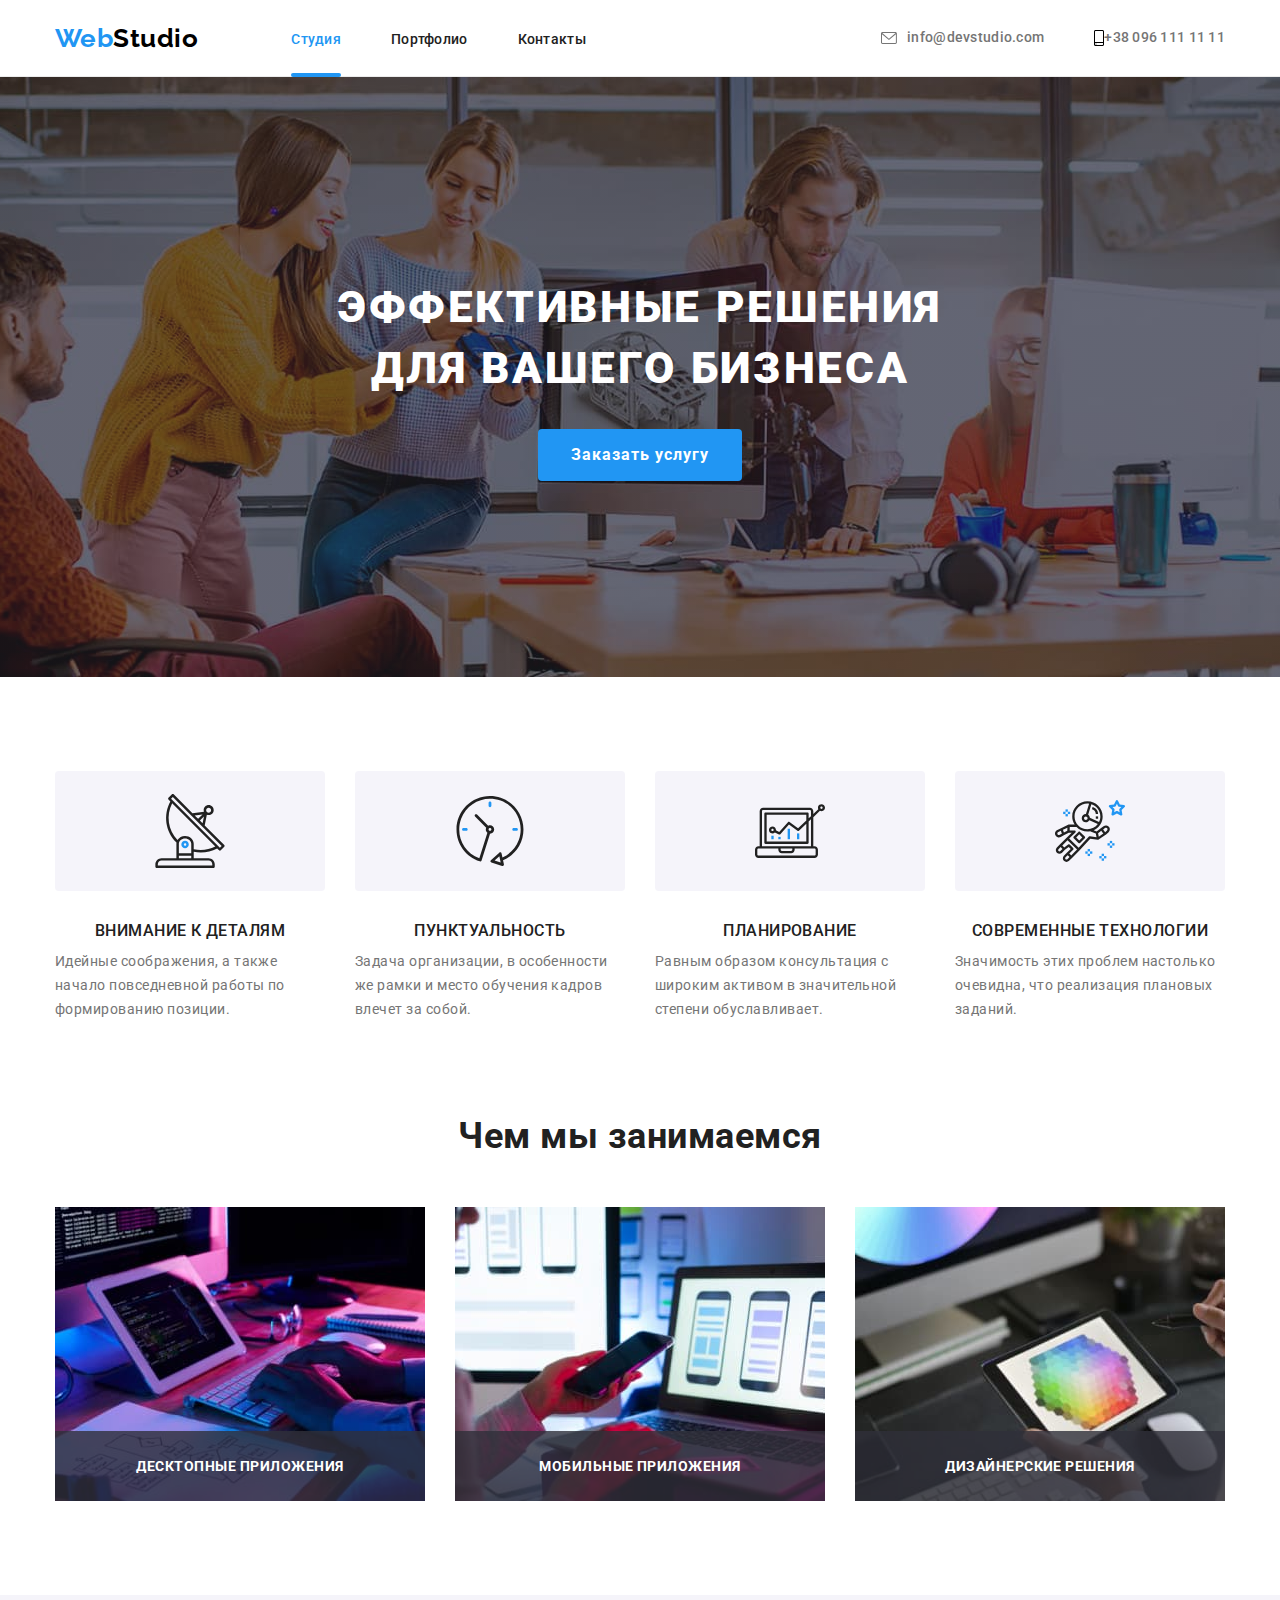
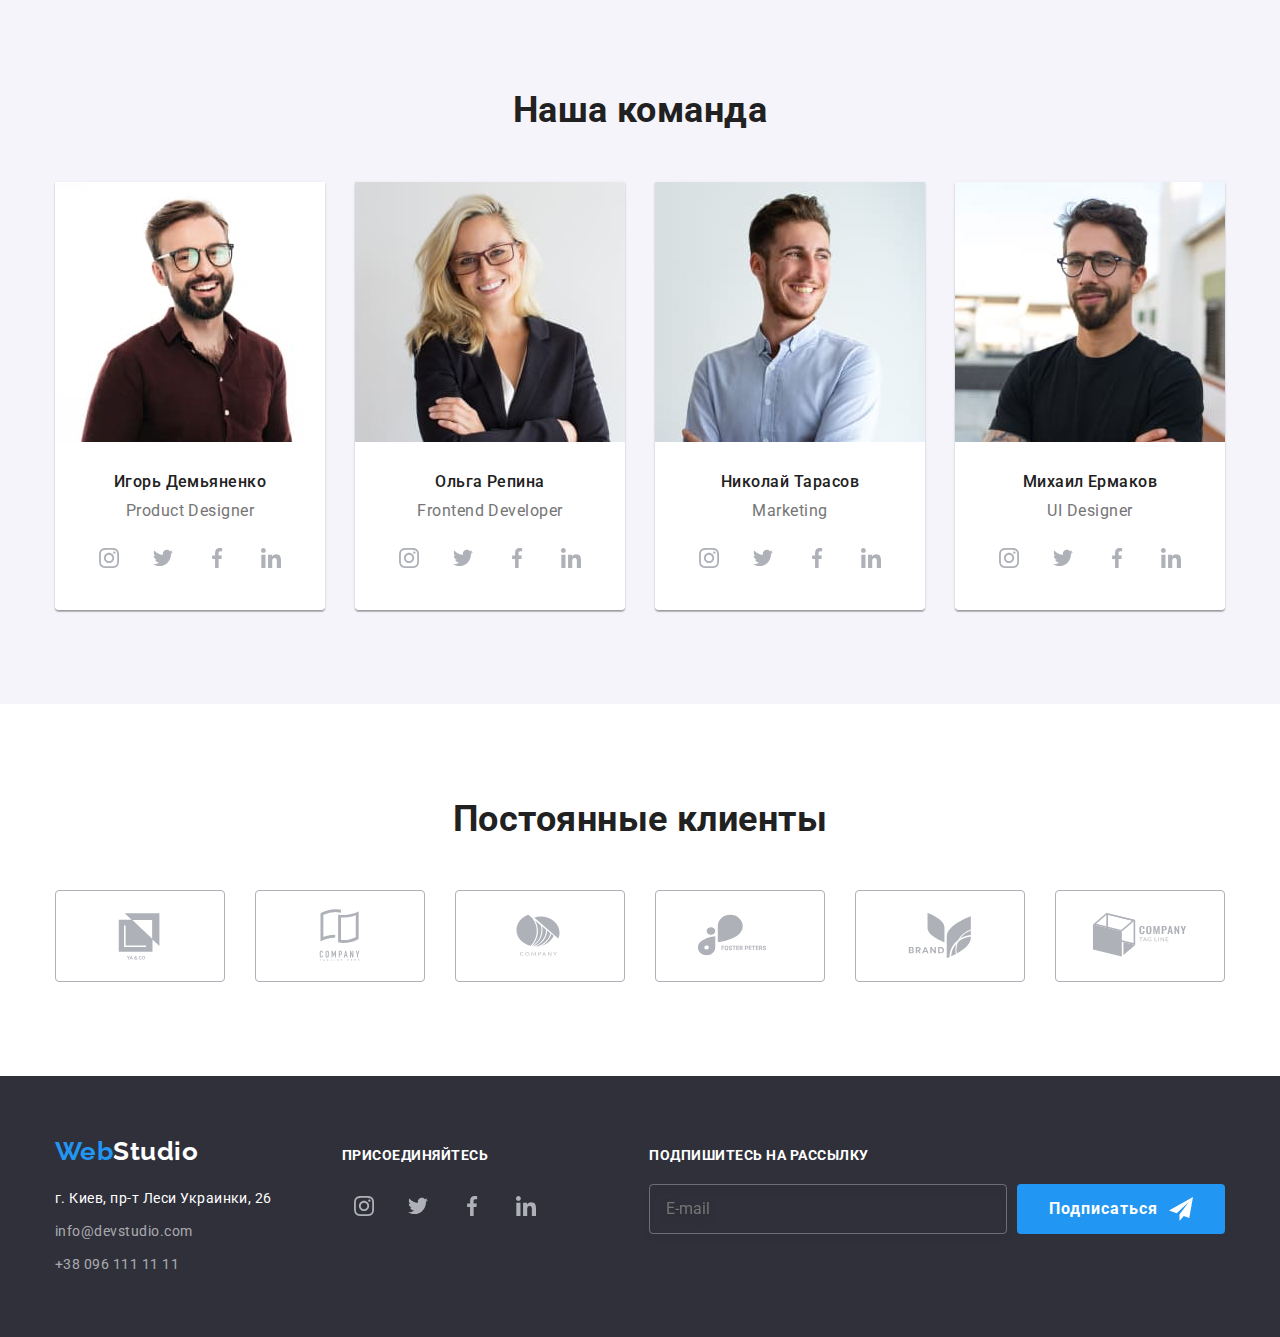
==== commit ebb26f12: "kt9" ====
--- a/index.html
+++ b/index.html
@@ -74,30 +74,30 @@
       </section>
       <!--features-->
       <section class="section">
-        <div class="container">
-          <h2 class="section-title visually-hidden">Особенности</h2>
+        <div class="feature container">
+          <h2 class="feature__title section-title visually-hidden">Особенности</h2>
           <ul class="feature-list list">
-            <li class="sat item">
-              <h3 class="title">Внимание к деталям</h3>
-              <p>
+            <li class="feature-list__item item">
+              <h3 class="feature-list__title title">Внимание к деталям</h3>
+              <p class="feature-list__par">
                 Идейные соображения, а также начало повседневной работы по формированию позиции.
               </p>
             </li>
-            <li class="item">
-              <h3 class="title">Пунктуальность</h3>
-              <p>
+            <li class="feature-list__item item">
+              <h3 class="feature-list__title title">Пунктуальность</h3>
+              <p class="feature-list__par">
                 Задача организации, в особенности же рамки и место обучения кадров влечет за собой.
               </p>
             </li>
-            <li class="item">
-              <h3 class="title">Планирование</h3>
-              <p>
+            <li class="feature-list__item item">
+              <h3 class="feature-list__title title">Планирование</h3>
+              <p class="feature-list__par">
                 Равным образом консультация с широким активом в значительной степени обуславливает.
               </p>
             </li>
-            <li class="item">
-              <h3 class="title">Современные технологии</h3>
-              <p>Значимость этих проблем настолько очевидна, что реализация плановых заданий.</p>
+            <li class="feature-list__item item">
+              <h3 class="feature-list__title title">Современные технологии</h3>
+              <p class="feature-list__par">Значимость этих проблем настолько очевидна, что реализация плановых заданий.</p>
             </li>
           </ul>
         </div>
--- a/css/main.min.css
+++ b/css/main.min.css
@@ -1 +1 @@
-:root{--primary-text-color: #757575;--secondery-text-color: #212121;--third-text-color: rgba(255, 255, 255, 0.6);--logo-color: #000000;--accent-color: #2196f3;--accent-hover-color: #188ce8;--accent-button-color: #f5f4fa;--primary-white-color: #ffffff;--primary-background-color: #2f303a}h1,h2,h3,h4,h5,h6{margin-top:0}p{margin-top:0;margin-bottom:0}img{display:block}body{margin:0;letter-spacing:.03em;background-color:var(--primary-white-color);color:var(--primary-text-color);font-family:"Roboto",sans-serif}.list{list-style:none;padding:0;margin:0}.link{text-decoration:none}.visually-hidden{position:absolute;width:1px;height:1px;margin:-1px;border:0;padding:0;white-space:nowrap;clip-path:inset(100%);clip:rect(0 0 0 0);overflow:hidden}.container{margin-left:auto;margin-right:auto;width:1200px;padding-left:15px;padding-right:15px}.logo{display:inherit;font-family:"Raleway",sans-serif;font-weight:700;font-size:26px;line-height:1.19;color:var(--accent-color)}.logo__black{color:var(--logo-color)}.logo__white{color:var(--primary-white-color)}.top-side{border-bottom:1px solid #ececec}.header{display:flex;align-items:center}.navigation-site{display:flex;margin-left:93px}.navigation-site .item+.item{margin-left:50px}.navigation-site__link{display:block;padding-top:32px;padding-bottom:28px;color:var(--secondery-text-color);font-weight:500;font-size:14px;line-height:1.14;letter-spacing:.02em;transition-property:color;transition-duration:250ms;transition-timing-function:cubic-bezier(0.4, 0, 0.2, 1)}.navigation-site__link:hover,.navigation-site__link:focus{color:var(--accent-color)}.navigation-site__link--current{color:var(--accent-color)}.navigation-site__item--active:after{content:"";display:block;position:absolute;width:100%;height:4px;background-color:var(--accent-color);border-radius:2px;bottom:-1px}.navigation-site__item--active{position:relative}.contact-up{display:flex;margin-left:auto}.contact-up .item+.item{margin-left:50px}.contact-up__link{display:flex;font-weight:500;font-size:14px;line-height:1.14;letter-spacing:.02em;color:var(--primary-text-color);align-items:center;transition-property:color;transition-duration:250ms;transition-timing-function:cubic-bezier(0.4, 0, 0.2, 1)}.contact-up__link:hover,.contact-up__link:focus{color:var(--accent-color)}.contact-up__icon{margin-right:10px;fill:currentColor}.hero{max-width:1600px;height:600px;margin-left:auto;margin-right:auto;background-image:linear-gradient(to right, rgba(47, 48, 58, 0.4), rgba(47, 48, 58, 0.4)),url(../images/imghero.jpg);background-repeat:no-repeat;background-position:center;background-size:cover;padding-top:200px;padding-bottom:200px;background-color:var(--primary-background-color)}.hero .container{text-align:center}.hero-title{font-weight:900;font-size:44px;line-height:1.39;letter-spacing:.06em;text-transform:uppercase;color:var(--primary-white-color)}.hero-button{border:1px solid rgba(0,0,0,0);border-radius:4px;padding:10px 32px;min-width:200px;color:var(--primary-white-color);background-color:var(--accent-color);font-weight:700;line-height:1.87;text-align:center;letter-spacing:.06em;cursor:pointer;transition-property:background-color;transition-duration:250ms;transition-timing-function:cubic-bezier(0.4, 0, 0.2, 1)}.hero-button:hover,.hero-button:focus{background-color:var(--accent-hover-color)}.section{padding-top:94px;padding-bottom:94px}.section-title{margin-bottom:50px;font-size:36px;line-height:1.17;text-align:center;color:var(--secondery-text-color)}.feature-list{display:flex;font-size:14px;line-height:1.7}.feature-list .item{min-width:270px;flex-basis:calc(25% - 30px)}.feature-list .item+.item{margin-left:30px}.feature-list .item::before{display:block;content:"";height:120px;margin-bottom:30px;background-size:70px;background-repeat:no-repeat;background-position:center;background-color:var(--accent-button-color);border-radius:4px}.feature-list .title{margin-bottom:10px;font-size:14px;line-height:1.14;text-transform:uppercase;color:var(--secondery-text-color)}.feature-list>.item:nth-child(1)::before{background-image:url(../images/sat.svg)}.feature-list>.item:nth-child(2)::before{background-image:url(../images/time.svg)}.feature-list>.item:nth-child(3)::before{background-image:url(../images/diagram3.svg)}.feature-list>.item:nth-child(4)::before{background-image:url(../images/astronaut4.svg)}.section.work{padding-top:0}.work-list{display:flex}.work-list .par{display:flex;align-items:center;justify-content:center;position:absolute;bottom:0px;color:var(--primary-white-color);width:100%;height:70px;font-style:normal;font-weight:700;font-size:14px;line-height:1.14;text-transform:uppercase;background:rgba(47,48,58,.8)}.work-list .item{flex-basis:calc(33.3333333333% - 30px);position:relative}.work-list .item+.item{margin-left:30px}.team{background-color:var(--accent-button-color)}.team-list{display:flex;line-height:1.19;text-align:center}.title{margin-bottom:10px;font-size:16px;font-weight:500;line-height:1.19;text-align:center;color:var(--secondery-text-color)}.team-list__item{flex-basis:calc(25% - 30px);box-shadow:0px 1px 3px rgba(0,0,0,.12),0px 1px 1px rgba(0,0,0,.14),0px 2px 1px rgba(0,0,0,.2);border-radius:0px 0px 4px 4px}.team-list__item+.item{margin-left:30px}.team-content__par{margin-bottom:16px}.social{display:flex;justify-content:center;gap:10px}.social__link{width:44px;height:44px;border-radius:50%;display:flex;align-items:center;justify-content:center;color:#afb1b8;transition-property:color,background-color;transition-duration:250ms;transition-timing-function:cubic-bezier(0.4, 0, 0.2, 1)}.social__icon{fill:currentColor}.social__link:hover,.social__link:focus{background-color:var(--accent-color);color:var(--primary-white-color)}.team-content{padding:30px 0px;border-radius:0px 0px 4px 4px;background-color:var(--primary-white-color)}.clients-list{display:flex;gap:30px;align-items:center}.clients-link{display:flex;align-items:center;justify-content:center;color:#afb1b8;width:170px;height:92px;border:1px solid #afb1b8;border-radius:4px;transition-property:border,color;transition-duration:250ms;transition-timing-function:cubic-bezier(0.4, 0, 0.2, 1)}.clients-link>.link-icon{fill:currentColor}.clients-link:hover,.clients-link:focus{color:#2196f3;border:1px solid var(--accent-color)}.aside{padding-top:60px;padding-bottom:60px;background-color:var(--primary-background-color);color:var(--primary-white-color)}.aside .container{display:flex;align-items:baseline}.aside .team-social-link{background-color:rgba(255,255,255,.1);color:var(--primary-white-color);transition-property:background-color;transition-duration:250ms;transition-timing-function:cubic-bezier(0.4, 0, 0.2, 1)}.contact-down{margin-top:20px;font-size:14px;line-height:1.71;font-style:normal}.contact-down__link{color:var(--third-text-color);transition-property:color;transition-duration:250ms;transition-timing-function:cubic-bezier(0.4, 0, 0.2, 1)}.contact-down__link:hover,.contact-down__link:focus{color:var(--accent-color)}.contact-down__list{margin-top:9px}.contact-down__item:first-child{margin-bottom:9px}.aside-soc{margin-left:70px}.aside-par{margin-bottom:20px;font-style:normal;font-weight:700;font-size:14px;line-height:1.14;text-transform:uppercase}.aside-subscription{margin-left:auto}.aside-subscription .hero-button{display:flex;align-items:center;margin-left:10px;border:0px}.aside-subscription .hero-button::after{justify-content:center;content:"";width:24px;height:24px;margin-left:11px;background-image:url("../images/icon-send.svg");background-size:contain}.aside-form{display:flex}.aside-form-mail{width:358px;height:50px;border:1px solid rgba(255,255,255,.3);filter:drop-shadow(0px 4px 4px rgba(0, 0, 0, 0.15));border-radius:4px;background-color:rgba(0,0,0,0);padding-left:16px;color:rgba(255,255,255,.6)}.team-social-icon{fill:currentColor}.team-social-link:hover,.team-social-link:focus{background-color:var(--accent-color)}.menu{display:flex;justify-content:center;margin-bottom:50px}.menu .item+.item{margin-left:8px}.menu__button{border:1px solid rgba(0,0,0,0);border-radius:4px;padding:6px 22px;font-weight:500;line-height:1.63;text-align:center;letter-spacing:.03em;font-family:inherit;cursor:pointer;color:var(--secondery-text-color);background-color:var(--accent-button-color);transition-property:background-color,color,box-shadow;transition-duration:250ms;transition-timing-function:cubic-bezier(0.4, 0, 0.2, 1)}.menu__button:hover,.menu__button:focus{color:var(--primary-white-color);background-color:var(--accent-color);box-shadow:0px 3px 1px rgba(0,0,0,.1),0px 1px 2px rgba(0,0,0,.08),0px 2px 2px rgba(0,0,0,.12)}.gallery{display:flex;flex-wrap:wrap;margin-left:-30px;margin-top:-30px}.gallery .item{flex-basis:calc(33.3333333333% - 30px);margin-left:30px;margin-top:30px}.gallery .item:hover .gallery-thum__par,.gallery .item:focus .gallery-thum__par{transform:translateY(-100%)}.gallery-thum{position:relative;overflow:hidden}.gallery-thum__par{position:absolute;width:100%;height:100%;padding:63px 24px;font-weight:400;font-size:18px;line-height:1.56;color:var(--primary-white-color);background-color:rgba(33,150,243,.9);transform:translateY(0);transition-duration:250ms;transition-timing-function:cubic-bezier(0.4, 0, 0.2, 1);overflow:auto}.gallery__link{display:block;line-height:1.88;color:var(--primary-text-color);transition-property:box-shadow;transition-duration:250ms;transition-timing-function:cubic-bezier(0.4, 0, 0.2, 1)}.gallery__link:hover,.gallery__link:focus{box-shadow:0px 1px 1px rgba(0,0,0,.12),0px 4px 4px rgba(0,0,0,.06),1px 4px 6px rgba(0,0,0,.16)}.gallery-meta__title{margin-bottom:4px;font-size:18px;line-height:2;letter-spacing:.06em;color:var(--secondery-text-color)}.gallery-meta{padding:20px 24px;border-left:1px solid #eee;border-right:1px solid #eee;border-bottom:1px solid #eee}.backdrop{position:fixed;top:0;left:0;width:100%;height:100%;background:rgba(0,0,0,.2);opacity:1;transition:opacity 300ms cubic-bezier(0.4, 0, 0.2, 1),visibility 300ms cubic-bezier(0.4, 0, 0.2, 1)}.backdrop.is-hidden{visibility:hidden;opacity:0;pointer-events:none}.backdrop.is-hidden .modal{transform:translate(-50%, -50%) scale(0.1)}.modal{width:528px;min-height:581px;background-color:#fff;border-radius:4px;box-shadow:0px 1px 3px rgba(0,0,0,.12),0px 1px 1px rgba(0,0,0,.14),0px 2px 1px rgba(0,0,0,.2);position:absolute;top:50%;left:50%;padding:40px;transform:translate(-50%, -50%) scale(1);transition:transform 300ms cubic-bezier(0.4, 0, 0.2, 1)}.modal-btn{position:absolute;right:10px;top:10px;display:flex;align-items:center;justify-content:center;width:30px;height:30px;border-radius:50%;background-color:#fff;border:1px solid rgba(0,0,0,.1);cursor:pointer;outline:rgba(0,0,0,0)}.modal-icon{transition:fill 250ms cubic-bezier(0.4, 0, 0.2, 1)}.modal-btn:focus .modal-icon,.modal-btn:hover .modal-icon{fill:var(--accent-color)}.speaker-form-par{display:flex;justify-content:center;margin-bottom:12px;font-weight:700;font-size:20px;line-height:1.15;color:#212121}.spacer-box-input{width:100%;height:40px;padding-left:40px;outline:rgba(0,0,0,0);border:1px solid rgba(33,33,33,.2);border-radius:4px;transition:border-color 250ms cubic-bezier(0.4, 0, 0.2, 1)}.spacer-box-input:focus{border-color:var(--accent-color)}.spacer-box-input:focus+.speacer-box-icon{fill:var(--accent-color)}.speacer-box{position:relative}.speaker-modal{margin-bottom:10px}.speaker-modal-comment{margin-bottom:20px}.speacer-box-icon{position:absolute;left:12px;top:50%;transform:translateY(-50%);transition:fill 250ms cubic-bezier(0.4, 0, 0.2, 1)}.label{margin-bottom:4px;font-size:12px;line-height:1.17;letter-spacing:.01em;display:block;color:#757575}.comment-label::placeholder{font-size:14px;line-height:1.14;letter-spacing:.01em;color:rgba(117,117,117,.5)}.comment-label{padding:12px 16px;width:100%;height:120px;resize:none;border:1px solid rgba(33,33,33,.2);border-radius:4px;outline:rgba(0,0,0,0);transition:border-color 250ms cubic-bezier(0.4, 0, 0.2, 1)}.comment-label:focus{border-color:var(--accent-color)}.form-check{margin-bottom:30px;text-align:center;font-size:14px;line-height:1.71px}.speaker-form .hero-button{display:block;margin-left:auto;margin-right:auto;box-shadow:0px 1px 3px rgba(0,0,0,.12),0px 1px 1px rgba(0,0,0,.14),0px 2px 1px rgba(0,0,0,.2)}.check-input{appearance:none;position:absolute}.check-icon{display:inline-block;vertical-align:middle;width:16px;height:15px;border:2px solid var(--secondery-text-color);border-radius:4px;transition-property:background-color,background-image,border-color,color,outline-color;transition-duration:250ms;transition-timing-function:cubic-bezier(0.4, 0, 0.2, 1)}.check-input:checked+.check-icon{background-color:var(--accent-color);border:rgba(0,0,0,0);background-image:url(../images/icon-check.svg);background-size:contain;background-origin:border-box}.check-input:focus+.check-icon{border-color:var(--accent-color)}.check-link{color:var(--accent-color);outline-color:rgba(0,0,0,0);transition:outline-color 250ms cubic-bezier(0.4, 0, 0.2, 1)}.check-link:focus{outline-color:var(--accent-color)}/*# sourceMappingURL=main.min.css.map */+:root{--primary-text-color: #757575;--secondery-text-color: #212121;--third-text-color: rgba(255, 255, 255, 0.6);--logo-color: #000000;--accent-color: #2196f3;--accent-hover-color: #188ce8;--accent-button-color: #f5f4fa;--primary-white-color: #ffffff;--primary-background-color: #2f303a}h1,h2,h3,h4,h5,h6{margin-top:0}p{margin-top:0;margin-bottom:0}img{display:block}body{margin:0;letter-spacing:.03em;background-color:var(--primary-white-color);color:var(--primary-text-color);font-family:"Roboto",sans-serif}.list{list-style:none;padding:0;margin:0}.link{text-decoration:none}.visually-hidden{position:absolute;width:1px;height:1px;margin:-1px;border:0;padding:0;white-space:nowrap;clip-path:inset(100%);clip:rect(0 0 0 0);overflow:hidden}.container{margin-left:auto;margin-right:auto;width:1200px;padding-left:15px;padding-right:15px}.logo{display:inherit;font-family:"Raleway",sans-serif;font-weight:700;font-size:26px;line-height:1.19;color:var(--accent-color)}.logo__black{color:var(--logo-color)}.logo__white{color:var(--primary-white-color)}.top-side{border-bottom:1px solid #ececec}.header{display:flex;align-items:center}.navigation-site{display:flex;margin-left:93px}.navigation-site .item+.item{margin-left:50px}.navigation-site__link{display:block;padding-top:32px;padding-bottom:28px;color:var(--secondery-text-color);font-weight:500;font-size:14px;line-height:1.14;letter-spacing:.02em;transition-property:color;transition-duration:250ms;transition-timing-function:cubic-bezier(0.4, 0, 0.2, 1)}.navigation-site__link:hover,.navigation-site__link:focus{color:var(--accent-color)}.navigation-site__link--current{color:var(--accent-color)}.navigation-site__item--active:after{content:"";display:block;position:absolute;width:100%;height:4px;background-color:var(--accent-color);border-radius:2px;bottom:-1px}.navigation-site__item--active{position:relative}.contact-up{display:flex;margin-left:auto}.contact-up .item+.item{margin-left:50px}.contact-up__link{display:flex;font-weight:500;font-size:14px;line-height:1.14;letter-spacing:.02em;color:var(--primary-text-color);align-items:center;transition-property:color;transition-duration:250ms;transition-timing-function:cubic-bezier(0.4, 0, 0.2, 1)}.contact-up__link:hover,.contact-up__link:focus{color:var(--accent-color)}.contact-up__icon{margin-right:10px;fill:currentColor}.hero{max-width:1600px;height:600px;margin-left:auto;margin-right:auto;background-image:linear-gradient(to right, rgba(47, 48, 58, 0.4), rgba(47, 48, 58, 0.4)),url(../images/imghero.jpg);background-repeat:no-repeat;background-position:center;background-size:cover;padding-top:200px;padding-bottom:200px;background-color:var(--primary-background-color)}.hero .container{text-align:center}.hero-title{font-weight:900;font-size:44px;line-height:1.39;letter-spacing:.06em;text-transform:uppercase;color:var(--primary-white-color)}.hero-button{border:1px solid rgba(0,0,0,0);border-radius:4px;padding:10px 32px;min-width:200px;color:var(--primary-white-color);background-color:var(--accent-color);font-weight:700;line-height:1.87;text-align:center;letter-spacing:.06em;cursor:pointer;transition-property:background-color;transition-duration:250ms;transition-timing-function:cubic-bezier(0.4, 0, 0.2, 1)}.hero-button:hover,.hero-button:focus{background-color:var(--accent-hover-color)}.section{padding-top:94px;padding-bottom:94px}.section-title{margin-bottom:50px;font-size:36px;line-height:1.17;text-align:center;color:var(--secondery-text-color)}.feature-list{display:flex;font-size:14px;line-height:1.7}.feature-list__item{min-width:270px;flex-basis:calc(25% - 30px)}.feature-list__item+.feature-list__item{margin-left:30px}.feature-list__item::before{display:block;content:"";height:120px;margin-bottom:30px;background-size:70px;background-repeat:no-repeat;background-position:center;background-color:var(--accent-button-color);border-radius:4px}.feature-list__title{margin-bottom:10px;font-size:14px;line-height:1.14;text-transform:uppercase;color:var(--secondery-text-color)}.feature-list__item:nth-child(1)::before{background-image:url(../images/sat.svg)}.feature-list__item:nth-child(2)::before{background-image:url(../images/time.svg)}.feature-list__item:nth-child(3)::before{background-image:url(../images/diagram3.svg)}.feature-list__item:nth-child(4)::before{background-image:url(../images/astronaut4.svg)}.section.work{padding-top:0}.work-list{display:flex}.work-list .par{display:flex;align-items:center;justify-content:center;position:absolute;bottom:0px;color:var(--primary-white-color);width:100%;height:70px;font-style:normal;font-weight:700;font-size:14px;line-height:1.14;text-transform:uppercase;background:rgba(47,48,58,.8)}.work-list .item{flex-basis:calc(33.3333333333% - 30px);position:relative}.work-list .item+.item{margin-left:30px}.team{background-color:var(--accent-button-color)}.team-list{display:flex;line-height:1.19;text-align:center}.title{margin-bottom:10px;font-size:16px;font-weight:500;line-height:1.19;text-align:center;color:var(--secondery-text-color)}.team-list__item{flex-basis:calc(25% - 30px);box-shadow:0px 1px 3px rgba(0,0,0,.12),0px 1px 1px rgba(0,0,0,.14),0px 2px 1px rgba(0,0,0,.2);border-radius:0px 0px 4px 4px}.team-list__item+.item{margin-left:30px}.team-content__par{margin-bottom:16px}.social{display:flex;justify-content:center;gap:10px}.social__link{width:44px;height:44px;border-radius:50%;display:flex;align-items:center;justify-content:center;color:#afb1b8;transition-property:color,background-color;transition-duration:250ms;transition-timing-function:cubic-bezier(0.4, 0, 0.2, 1)}.social__icon{fill:currentColor}.social__link:hover,.social__link:focus{background-color:var(--accent-color);color:var(--primary-white-color)}.team-content{padding:30px 0px;border-radius:0px 0px 4px 4px;background-color:var(--primary-white-color)}.clients-list{display:flex;gap:30px;align-items:center}.clients-link{display:flex;align-items:center;justify-content:center;color:#afb1b8;width:170px;height:92px;border:1px solid #afb1b8;border-radius:4px;transition-property:border,color;transition-duration:250ms;transition-timing-function:cubic-bezier(0.4, 0, 0.2, 1)}.clients-link>.link-icon{fill:currentColor}.clients-link:hover,.clients-link:focus{color:#2196f3;border:1px solid var(--accent-color)}.aside{padding-top:60px;padding-bottom:60px;background-color:var(--primary-background-color);color:var(--primary-white-color)}.aside .container{display:flex;align-items:baseline}.contact-down{margin-top:20px;font-size:14px;line-height:1.71;font-style:normal}.contact-down__link{color:var(--third-text-color);transition-property:color;transition-duration:250ms;transition-timing-function:cubic-bezier(0.4, 0, 0.2, 1)}.contact-down__link:hover,.contact-down__link:focus{color:var(--accent-color)}.contact-down__list{margin-top:9px}.contact-down__item:first-child{margin-bottom:9px}.aside-soc{margin-left:70px}.aside-par{margin-bottom:20px;font-style:normal;font-weight:700;font-size:14px;line-height:1.14;text-transform:uppercase}.aside-subscription{margin-left:auto}.aside-subscription .hero-button{display:flex;align-items:center;margin-left:10px;border:0px}.aside-subscription .hero-button::after{justify-content:center;content:"";width:24px;height:24px;margin-left:11px;background-image:url("../images/icon-send.svg");background-size:contain}.aside-form{display:flex}.aside-form-mail{width:358px;height:50px;border:1px solid rgba(255,255,255,.3);filter:drop-shadow(0px 4px 4px rgba(0, 0, 0, 0.15));border-radius:4px;background-color:rgba(0,0,0,0);padding-left:16px;color:rgba(255,255,255,.6)}.menu{display:flex;justify-content:center;margin-bottom:50px}.menu .item+.item{margin-left:8px}.menu__button{border:1px solid rgba(0,0,0,0);border-radius:4px;padding:6px 22px;font-weight:500;line-height:1.63;text-align:center;letter-spacing:.03em;font-family:inherit;cursor:pointer;color:var(--secondery-text-color);background-color:var(--accent-button-color);transition-property:background-color,color,box-shadow;transition-duration:250ms;transition-timing-function:cubic-bezier(0.4, 0, 0.2, 1)}.menu__button:hover,.menu__button:focus{color:var(--primary-white-color);background-color:var(--accent-color);box-shadow:0px 3px 1px rgba(0,0,0,.1),0px 1px 2px rgba(0,0,0,.08),0px 2px 2px rgba(0,0,0,.12)}.gallery{display:flex;flex-wrap:wrap;margin-left:-30px;margin-top:-30px}.gallery .item{flex-basis:calc(33.3333333333% - 30px);margin-left:30px;margin-top:30px}.gallery .item:hover .gallery-thum__par,.gallery .item:focus .gallery-thum__par{transform:translateY(-100%)}.gallery-thum{position:relative;overflow:hidden}.gallery-thum__par{position:absolute;width:100%;height:100%;padding:63px 24px;font-weight:400;font-size:18px;line-height:1.56;color:var(--primary-white-color);background-color:rgba(33,150,243,.9);transform:translateY(0);transition-duration:250ms;transition-timing-function:cubic-bezier(0.4, 0, 0.2, 1);overflow:auto}.gallery__link{display:block;line-height:1.88;color:var(--primary-text-color);transition-property:box-shadow;transition-duration:250ms;transition-timing-function:cubic-bezier(0.4, 0, 0.2, 1)}.gallery__link:hover,.gallery__link:focus{box-shadow:0px 1px 1px rgba(0,0,0,.12),0px 4px 4px rgba(0,0,0,.06),1px 4px 6px rgba(0,0,0,.16)}.gallery-meta__title{margin-bottom:4px;font-size:18px;line-height:2;letter-spacing:.06em;color:var(--secondery-text-color)}.gallery-meta{padding:20px 24px;border-left:1px solid #eee;border-right:1px solid #eee;border-bottom:1px solid #eee}.backdrop{position:fixed;top:0;left:0;width:100%;height:100%;background:rgba(0,0,0,.2);opacity:1;transition:opacity 300ms cubic-bezier(0.4, 0, 0.2, 1),visibility 300ms cubic-bezier(0.4, 0, 0.2, 1)}.backdrop.is-hidden{visibility:hidden;opacity:0;pointer-events:none}.backdrop.is-hidden .modal{transform:translate(-50%, -50%) scale(0.1)}.modal{width:528px;min-height:581px;background-color:#fff;border-radius:4px;box-shadow:0px 1px 3px rgba(0,0,0,.12),0px 1px 1px rgba(0,0,0,.14),0px 2px 1px rgba(0,0,0,.2);position:absolute;top:50%;left:50%;padding:40px;transform:translate(-50%, -50%) scale(1);transition:transform 300ms cubic-bezier(0.4, 0, 0.2, 1)}.modal-btn{position:absolute;right:10px;top:10px;display:flex;align-items:center;justify-content:center;width:30px;height:30px;border-radius:50%;background-color:#fff;border:1px solid rgba(0,0,0,.1);cursor:pointer;outline:rgba(0,0,0,0)}.modal-icon{transition:fill 250ms cubic-bezier(0.4, 0, 0.2, 1)}.modal-btn:focus .modal-icon,.modal-btn:hover .modal-icon{fill:var(--accent-color)}.speaker-form-par{display:flex;justify-content:center;margin-bottom:12px;font-weight:700;font-size:20px;line-height:1.15;color:#212121}.spacer-box-input{width:100%;height:40px;padding-left:40px;outline:rgba(0,0,0,0);border:1px solid rgba(33,33,33,.2);border-radius:4px;transition:border-color 250ms cubic-bezier(0.4, 0, 0.2, 1)}.spacer-box-input:focus{border-color:var(--accent-color)}.spacer-box-input:focus+.speacer-box-icon{fill:var(--accent-color)}.speacer-box{position:relative}.speaker-modal{margin-bottom:10px}.speaker-modal-comment{margin-bottom:20px}.speacer-box-icon{position:absolute;left:12px;top:50%;transform:translateY(-50%);transition:fill 250ms cubic-bezier(0.4, 0, 0.2, 1)}.label{margin-bottom:4px;font-size:12px;line-height:1.17;letter-spacing:.01em;display:block;color:#757575}.comment-label::placeholder{font-size:14px;line-height:1.14;letter-spacing:.01em;color:rgba(117,117,117,.5)}.comment-label{padding:12px 16px;width:100%;height:120px;resize:none;border:1px solid rgba(33,33,33,.2);border-radius:4px;outline:rgba(0,0,0,0);transition:border-color 250ms cubic-bezier(0.4, 0, 0.2, 1)}.comment-label:focus{border-color:var(--accent-color)}.form-check{margin-bottom:30px;text-align:center;font-size:14px;line-height:1.71px}.speaker-form .hero-button{display:block;margin-left:auto;margin-right:auto;box-shadow:0px 1px 3px rgba(0,0,0,.12),0px 1px 1px rgba(0,0,0,.14),0px 2px 1px rgba(0,0,0,.2)}.check-input{appearance:none;position:absolute}.check-icon{display:inline-block;vertical-align:middle;width:16px;height:15px;border:2px solid var(--secondery-text-color);border-radius:4px;transition-property:background-color,background-image,border-color,color,outline-color;transition-duration:250ms;transition-timing-function:cubic-bezier(0.4, 0, 0.2, 1)}.check-input:checked+.check-icon{background-color:var(--accent-color);border:rgba(0,0,0,0);background-image:url(../images/icon-check.svg);background-size:contain;background-origin:border-box}.check-input:focus+.check-icon{border-color:var(--accent-color)}.check-link{color:var(--accent-color);outline-color:rgba(0,0,0,0);transition:outline-color 250ms cubic-bezier(0.4, 0, 0.2, 1)}.check-link:focus{outline-color:var(--accent-color)}/*# sourceMappingURL=main.min.css.map */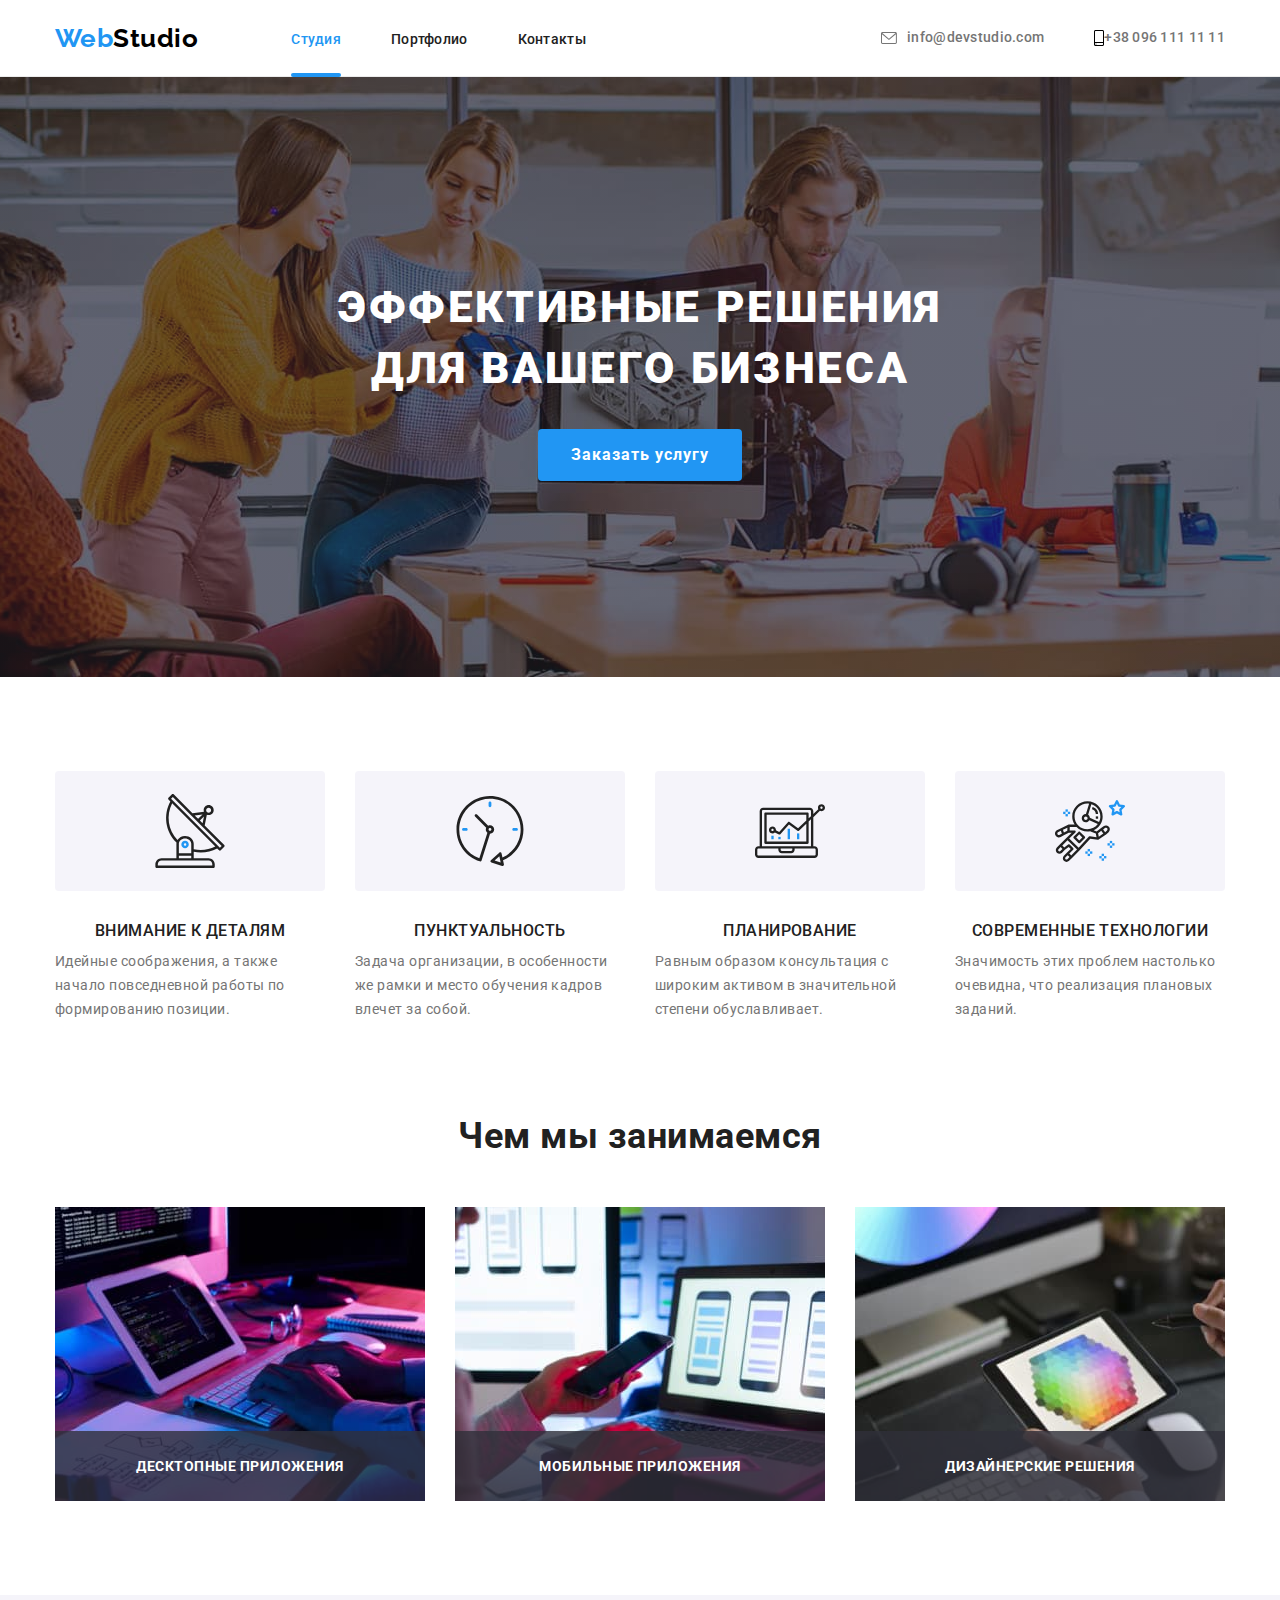
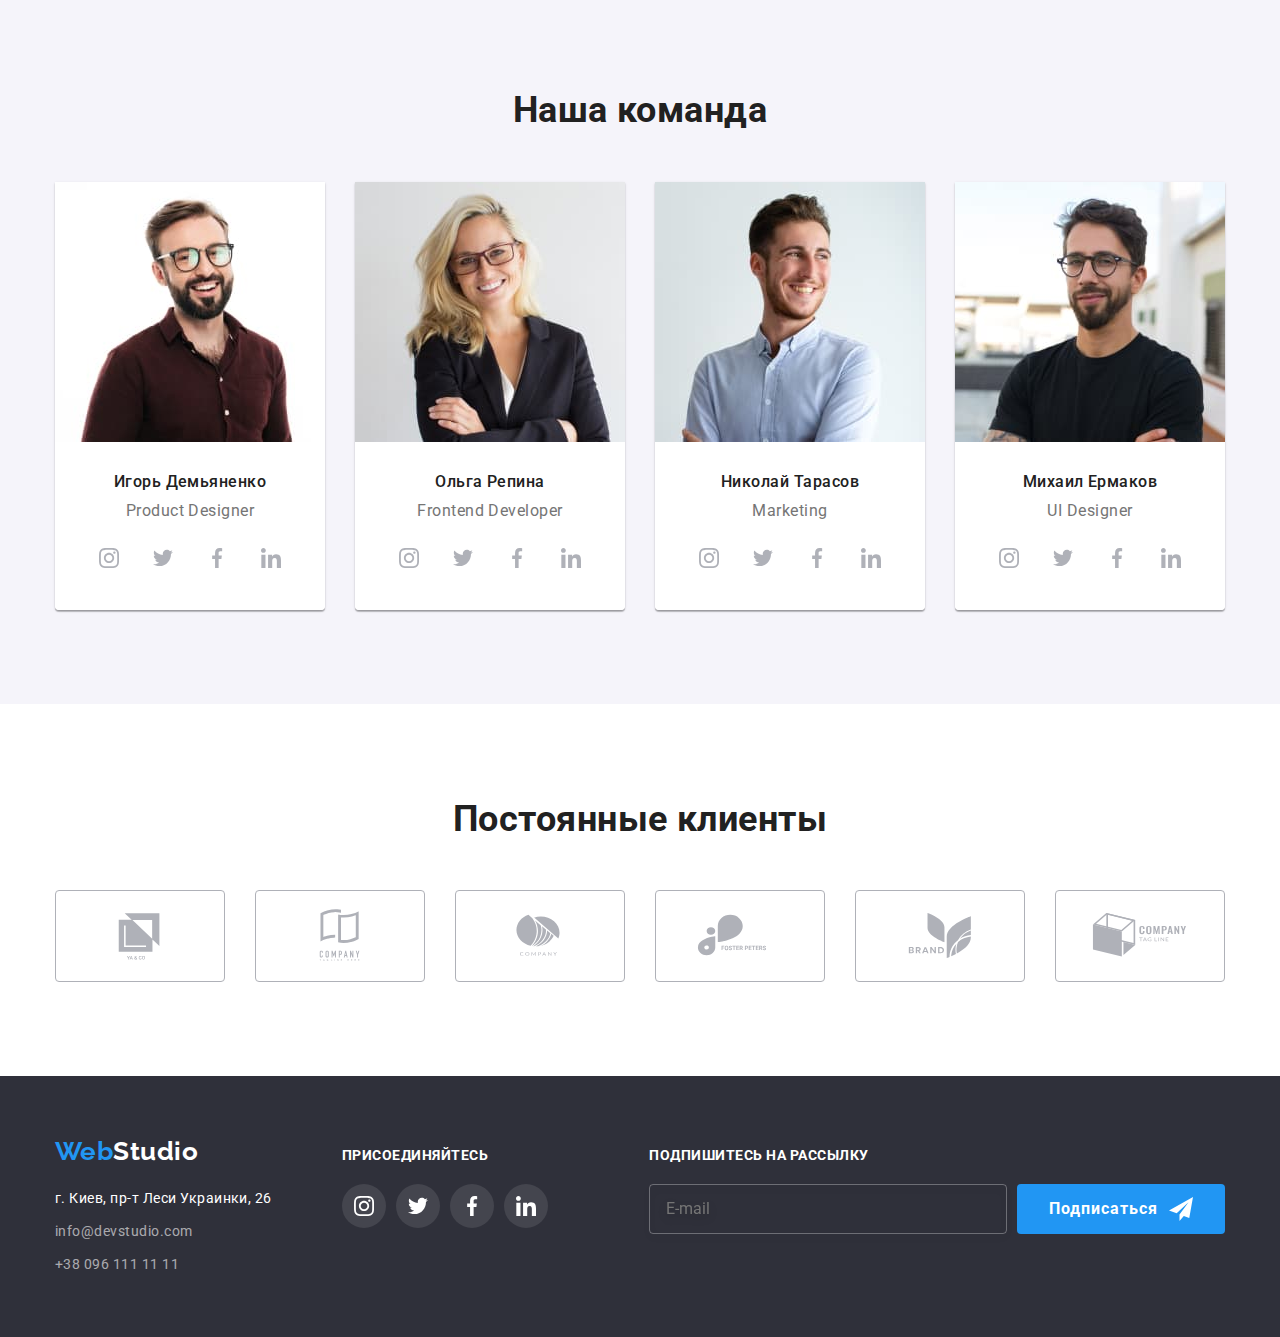
==== commit 45ec9a01: "final bem" ====
--- a/index.html
+++ b/index.html
@@ -380,28 +380,28 @@
           <p class="aside-par">присоединяйтесь</p>
           <ul class="social list">
             <li class="social__item item">
-              <a href="" class="social__link link">
+              <a href="" class="social__link link aside__link">
                 <svg class="social__icon" width="20px" height="20px">
                   <use href="./images/symbol.svg#icon-instagram1"></use>
                 </svg>
               </a>
             </li>
             <li class="social__item item">
-              <a href="" class="social__link link">
+              <a href="" class="social__link link aside__link">
                 <svg class="social__icon" width="20px" height="20px">
                   <use href="./images/symbol.svg#icon-twitter2"></use>
                 </svg>
               </a>
             </li>
             <li class="social__item item">
-              <a href="" class="social__link link">
+              <a href="" class="social__link link aside__link">
                 <svg class="social__icon" width="20px" height="20px">
                   <use href="./images/symbol.svg#icon-facebook3"></use>
                 </svg>
               </a>
             </li>
             <li class="social__item item">
-              <a href="" class="social__link link">
+              <a href="" class="social__link link aside__link">
                 <svg class="social__icon" width="20px" height="20px">
                   <use href="./images/symbol.svg#icon-linkedin4"></use>
                 </svg>
--- a/css/main.min.css
+++ b/css/main.min.css
@@ -1 +1 @@
-:root{--primary-text-color: #757575;--secondery-text-color: #212121;--third-text-color: rgba(255, 255, 255, 0.6);--logo-color: #000000;--accent-color: #2196f3;--accent-hover-color: #188ce8;--accent-button-color: #f5f4fa;--primary-white-color: #ffffff;--primary-background-color: #2f303a}h1,h2,h3,h4,h5,h6{margin-top:0}p{margin-top:0;margin-bottom:0}img{display:block}body{margin:0;letter-spacing:.03em;background-color:var(--primary-white-color);color:var(--primary-text-color);font-family:"Roboto",sans-serif}.list{list-style:none;padding:0;margin:0}.link{text-decoration:none}.visually-hidden{position:absolute;width:1px;height:1px;margin:-1px;border:0;padding:0;white-space:nowrap;clip-path:inset(100%);clip:rect(0 0 0 0);overflow:hidden}.container{margin-left:auto;margin-right:auto;width:1200px;padding-left:15px;padding-right:15px}.logo{display:inherit;font-family:"Raleway",sans-serif;font-weight:700;font-size:26px;line-height:1.19;color:var(--accent-color)}.logo__black{color:var(--logo-color)}.logo__white{color:var(--primary-white-color)}.top-side{border-bottom:1px solid #ececec}.header{display:flex;align-items:center}.navigation-site{display:flex;margin-left:93px}.navigation-site .item+.item{margin-left:50px}.navigation-site__link{display:block;padding-top:32px;padding-bottom:28px;color:var(--secondery-text-color);font-weight:500;font-size:14px;line-height:1.14;letter-spacing:.02em;transition-property:color;transition-duration:250ms;transition-timing-function:cubic-bezier(0.4, 0, 0.2, 1)}.navigation-site__link:hover,.navigation-site__link:focus{color:var(--accent-color)}.navigation-site__link--current{color:var(--accent-color)}.navigation-site__item--active:after{content:"";display:block;position:absolute;width:100%;height:4px;background-color:var(--accent-color);border-radius:2px;bottom:-1px}.navigation-site__item--active{position:relative}.contact-up{display:flex;margin-left:auto}.contact-up .item+.item{margin-left:50px}.contact-up__link{display:flex;font-weight:500;font-size:14px;line-height:1.14;letter-spacing:.02em;color:var(--primary-text-color);align-items:center;transition-property:color;transition-duration:250ms;transition-timing-function:cubic-bezier(0.4, 0, 0.2, 1)}.contact-up__link:hover,.contact-up__link:focus{color:var(--accent-color)}.contact-up__icon{margin-right:10px;fill:currentColor}.hero{max-width:1600px;height:600px;margin-left:auto;margin-right:auto;background-image:linear-gradient(to right, rgba(47, 48, 58, 0.4), rgba(47, 48, 58, 0.4)),url(../images/imghero.jpg);background-repeat:no-repeat;background-position:center;background-size:cover;padding-top:200px;padding-bottom:200px;background-color:var(--primary-background-color)}.hero .container{text-align:center}.hero-title{font-weight:900;font-size:44px;line-height:1.39;letter-spacing:.06em;text-transform:uppercase;color:var(--primary-white-color)}.hero-button{border:1px solid rgba(0,0,0,0);border-radius:4px;padding:10px 32px;min-width:200px;color:var(--primary-white-color);background-color:var(--accent-color);font-weight:700;line-height:1.87;text-align:center;letter-spacing:.06em;cursor:pointer;transition-property:background-color;transition-duration:250ms;transition-timing-function:cubic-bezier(0.4, 0, 0.2, 1)}.hero-button:hover,.hero-button:focus{background-color:var(--accent-hover-color)}.section{padding-top:94px;padding-bottom:94px}.section-title{margin-bottom:50px;font-size:36px;line-height:1.17;text-align:center;color:var(--secondery-text-color)}.feature-list{display:flex;font-size:14px;line-height:1.7}.feature-list__item{min-width:270px;flex-basis:calc(25% - 30px)}.feature-list__item+.feature-list__item{margin-left:30px}.feature-list__item::before{display:block;content:"";height:120px;margin-bottom:30px;background-size:70px;background-repeat:no-repeat;background-position:center;background-color:var(--accent-button-color);border-radius:4px}.feature-list__title{margin-bottom:10px;font-size:14px;line-height:1.14;text-transform:uppercase;color:var(--secondery-text-color)}.feature-list__item:nth-child(1)::before{background-image:url(../images/sat.svg)}.feature-list__item:nth-child(2)::before{background-image:url(../images/time.svg)}.feature-list__item:nth-child(3)::before{background-image:url(../images/diagram3.svg)}.feature-list__item:nth-child(4)::before{background-image:url(../images/astronaut4.svg)}.section.work{padding-top:0}.work-list{display:flex}.work-list .par{display:flex;align-items:center;justify-content:center;position:absolute;bottom:0px;color:var(--primary-white-color);width:100%;height:70px;font-style:normal;font-weight:700;font-size:14px;line-height:1.14;text-transform:uppercase;background:rgba(47,48,58,.8)}.work-list .item{flex-basis:calc(33.3333333333% - 30px);position:relative}.work-list .item+.item{margin-left:30px}.team{background-color:var(--accent-button-color)}.team-list{display:flex;line-height:1.19;text-align:center}.title{margin-bottom:10px;font-size:16px;font-weight:500;line-height:1.19;text-align:center;color:var(--secondery-text-color)}.team-list__item{flex-basis:calc(25% - 30px);box-shadow:0px 1px 3px rgba(0,0,0,.12),0px 1px 1px rgba(0,0,0,.14),0px 2px 1px rgba(0,0,0,.2);border-radius:0px 0px 4px 4px}.team-list__item+.item{margin-left:30px}.team-content__par{margin-bottom:16px}.social{display:flex;justify-content:center;gap:10px}.social__link{width:44px;height:44px;border-radius:50%;display:flex;align-items:center;justify-content:center;color:#afb1b8;transition-property:color,background-color;transition-duration:250ms;transition-timing-function:cubic-bezier(0.4, 0, 0.2, 1)}.social__icon{fill:currentColor}.social__link:hover,.social__link:focus{background-color:var(--accent-color);color:var(--primary-white-color)}.team-content{padding:30px 0px;border-radius:0px 0px 4px 4px;background-color:var(--primary-white-color)}.clients-list{display:flex;gap:30px;align-items:center}.clients-link{display:flex;align-items:center;justify-content:center;color:#afb1b8;width:170px;height:92px;border:1px solid #afb1b8;border-radius:4px;transition-property:border,color;transition-duration:250ms;transition-timing-function:cubic-bezier(0.4, 0, 0.2, 1)}.clients-link>.link-icon{fill:currentColor}.clients-link:hover,.clients-link:focus{color:#2196f3;border:1px solid var(--accent-color)}.aside{padding-top:60px;padding-bottom:60px;background-color:var(--primary-background-color);color:var(--primary-white-color)}.aside .container{display:flex;align-items:baseline}.contact-down{margin-top:20px;font-size:14px;line-height:1.71;font-style:normal}.contact-down__link{color:var(--third-text-color);transition-property:color;transition-duration:250ms;transition-timing-function:cubic-bezier(0.4, 0, 0.2, 1)}.contact-down__link:hover,.contact-down__link:focus{color:var(--accent-color)}.contact-down__list{margin-top:9px}.contact-down__item:first-child{margin-bottom:9px}.aside-soc{margin-left:70px}.aside-par{margin-bottom:20px;font-style:normal;font-weight:700;font-size:14px;line-height:1.14;text-transform:uppercase}.aside-subscription{margin-left:auto}.aside-subscription .hero-button{display:flex;align-items:center;margin-left:10px;border:0px}.aside-subscription .hero-button::after{justify-content:center;content:"";width:24px;height:24px;margin-left:11px;background-image:url("../images/icon-send.svg");background-size:contain}.aside-form{display:flex}.aside-form-mail{width:358px;height:50px;border:1px solid rgba(255,255,255,.3);filter:drop-shadow(0px 4px 4px rgba(0, 0, 0, 0.15));border-radius:4px;background-color:rgba(0,0,0,0);padding-left:16px;color:rgba(255,255,255,.6)}.menu{display:flex;justify-content:center;margin-bottom:50px}.menu .item+.item{margin-left:8px}.menu__button{border:1px solid rgba(0,0,0,0);border-radius:4px;padding:6px 22px;font-weight:500;line-height:1.63;text-align:center;letter-spacing:.03em;font-family:inherit;cursor:pointer;color:var(--secondery-text-color);background-color:var(--accent-button-color);transition-property:background-color,color,box-shadow;transition-duration:250ms;transition-timing-function:cubic-bezier(0.4, 0, 0.2, 1)}.menu__button:hover,.menu__button:focus{color:var(--primary-white-color);background-color:var(--accent-color);box-shadow:0px 3px 1px rgba(0,0,0,.1),0px 1px 2px rgba(0,0,0,.08),0px 2px 2px rgba(0,0,0,.12)}.gallery{display:flex;flex-wrap:wrap;margin-left:-30px;margin-top:-30px}.gallery .item{flex-basis:calc(33.3333333333% - 30px);margin-left:30px;margin-top:30px}.gallery .item:hover .gallery-thum__par,.gallery .item:focus .gallery-thum__par{transform:translateY(-100%)}.gallery-thum{position:relative;overflow:hidden}.gallery-thum__par{position:absolute;width:100%;height:100%;padding:63px 24px;font-weight:400;font-size:18px;line-height:1.56;color:var(--primary-white-color);background-color:rgba(33,150,243,.9);transform:translateY(0);transition-duration:250ms;transition-timing-function:cubic-bezier(0.4, 0, 0.2, 1);overflow:auto}.gallery__link{display:block;line-height:1.88;color:var(--primary-text-color);transition-property:box-shadow;transition-duration:250ms;transition-timing-function:cubic-bezier(0.4, 0, 0.2, 1)}.gallery__link:hover,.gallery__link:focus{box-shadow:0px 1px 1px rgba(0,0,0,.12),0px 4px 4px rgba(0,0,0,.06),1px 4px 6px rgba(0,0,0,.16)}.gallery-meta__title{margin-bottom:4px;font-size:18px;line-height:2;letter-spacing:.06em;color:var(--secondery-text-color)}.gallery-meta{padding:20px 24px;border-left:1px solid #eee;border-right:1px solid #eee;border-bottom:1px solid #eee}.backdrop{position:fixed;top:0;left:0;width:100%;height:100%;background:rgba(0,0,0,.2);opacity:1;transition:opacity 300ms cubic-bezier(0.4, 0, 0.2, 1),visibility 300ms cubic-bezier(0.4, 0, 0.2, 1)}.backdrop.is-hidden{visibility:hidden;opacity:0;pointer-events:none}.backdrop.is-hidden .modal{transform:translate(-50%, -50%) scale(0.1)}.modal{width:528px;min-height:581px;background-color:#fff;border-radius:4px;box-shadow:0px 1px 3px rgba(0,0,0,.12),0px 1px 1px rgba(0,0,0,.14),0px 2px 1px rgba(0,0,0,.2);position:absolute;top:50%;left:50%;padding:40px;transform:translate(-50%, -50%) scale(1);transition:transform 300ms cubic-bezier(0.4, 0, 0.2, 1)}.modal-btn{position:absolute;right:10px;top:10px;display:flex;align-items:center;justify-content:center;width:30px;height:30px;border-radius:50%;background-color:#fff;border:1px solid rgba(0,0,0,.1);cursor:pointer;outline:rgba(0,0,0,0)}.modal-icon{transition:fill 250ms cubic-bezier(0.4, 0, 0.2, 1)}.modal-btn:focus .modal-icon,.modal-btn:hover .modal-icon{fill:var(--accent-color)}.speaker-form-par{display:flex;justify-content:center;margin-bottom:12px;font-weight:700;font-size:20px;line-height:1.15;color:#212121}.spacer-box-input{width:100%;height:40px;padding-left:40px;outline:rgba(0,0,0,0);border:1px solid rgba(33,33,33,.2);border-radius:4px;transition:border-color 250ms cubic-bezier(0.4, 0, 0.2, 1)}.spacer-box-input:focus{border-color:var(--accent-color)}.spacer-box-input:focus+.speacer-box-icon{fill:var(--accent-color)}.speacer-box{position:relative}.speaker-modal{margin-bottom:10px}.speaker-modal-comment{margin-bottom:20px}.speacer-box-icon{position:absolute;left:12px;top:50%;transform:translateY(-50%);transition:fill 250ms cubic-bezier(0.4, 0, 0.2, 1)}.label{margin-bottom:4px;font-size:12px;line-height:1.17;letter-spacing:.01em;display:block;color:#757575}.comment-label::placeholder{font-size:14px;line-height:1.14;letter-spacing:.01em;color:rgba(117,117,117,.5)}.comment-label{padding:12px 16px;width:100%;height:120px;resize:none;border:1px solid rgba(33,33,33,.2);border-radius:4px;outline:rgba(0,0,0,0);transition:border-color 250ms cubic-bezier(0.4, 0, 0.2, 1)}.comment-label:focus{border-color:var(--accent-color)}.form-check{margin-bottom:30px;text-align:center;font-size:14px;line-height:1.71px}.speaker-form .hero-button{display:block;margin-left:auto;margin-right:auto;box-shadow:0px 1px 3px rgba(0,0,0,.12),0px 1px 1px rgba(0,0,0,.14),0px 2px 1px rgba(0,0,0,.2)}.check-input{appearance:none;position:absolute}.check-icon{display:inline-block;vertical-align:middle;width:16px;height:15px;border:2px solid var(--secondery-text-color);border-radius:4px;transition-property:background-color,background-image,border-color,color,outline-color;transition-duration:250ms;transition-timing-function:cubic-bezier(0.4, 0, 0.2, 1)}.check-input:checked+.check-icon{background-color:var(--accent-color);border:rgba(0,0,0,0);background-image:url(../images/icon-check.svg);background-size:contain;background-origin:border-box}.check-input:focus+.check-icon{border-color:var(--accent-color)}.check-link{color:var(--accent-color);outline-color:rgba(0,0,0,0);transition:outline-color 250ms cubic-bezier(0.4, 0, 0.2, 1)}.check-link:focus{outline-color:var(--accent-color)}/*# sourceMappingURL=main.min.css.map */+:root{--primary-text-color: #757575;--secondery-text-color: #212121;--third-text-color: rgba(255, 255, 255, 0.6);--logo-color: #000000;--accent-color: #2196f3;--accent-hover-color: #188ce8;--accent-button-color: #f5f4fa;--primary-white-color: #ffffff;--primary-background-color: #2f303a}h1,h2,h3,h4,h5,h6{margin-top:0}p{margin-top:0;margin-bottom:0}img{display:block}body{margin:0;letter-spacing:.03em;background-color:var(--primary-white-color);color:var(--primary-text-color);font-family:"Roboto",sans-serif}.list{list-style:none;padding:0;margin:0}.link{text-decoration:none}.visually-hidden{position:absolute;width:1px;height:1px;margin:-1px;border:0;padding:0;white-space:nowrap;clip-path:inset(100%);clip:rect(0 0 0 0);overflow:hidden}.container{margin-left:auto;margin-right:auto;width:1200px;padding-left:15px;padding-right:15px}.logo{display:inherit;font-family:"Raleway",sans-serif;font-weight:700;font-size:26px;line-height:1.19;color:var(--accent-color)}.logo__black{color:var(--logo-color)}.logo__white{color:var(--primary-white-color)}.top-side{border-bottom:1px solid #ececec}.header{display:flex;align-items:center}.navigation-site{display:flex;margin-left:93px}.navigation-site .item+.item{margin-left:50px}.navigation-site__link{display:block;padding-top:32px;padding-bottom:28px;color:var(--secondery-text-color);font-weight:500;font-size:14px;line-height:1.14;letter-spacing:.02em;transition-property:color;transition-duration:250ms;transition-timing-function:cubic-bezier(0.4, 0, 0.2, 1)}.navigation-site__link:hover,.navigation-site__link:focus{color:var(--accent-color)}.navigation-site__link--current{color:var(--accent-color)}.navigation-site__item--active:after{content:"";display:block;position:absolute;width:100%;height:4px;background-color:var(--accent-color);border-radius:2px;bottom:-1px}.navigation-site__item--active{position:relative}.contact-up{display:flex;margin-left:auto}.contact-up .item+.item{margin-left:50px}.contact-up__link{display:flex;font-weight:500;font-size:14px;line-height:1.14;letter-spacing:.02em;color:var(--primary-text-color);align-items:center;transition-property:color;transition-duration:250ms;transition-timing-function:cubic-bezier(0.4, 0, 0.2, 1)}.contact-up__link:hover,.contact-up__link:focus{color:var(--accent-color)}.contact-up__icon{margin-right:10px;fill:currentColor}.hero{max-width:1600px;height:600px;margin-left:auto;margin-right:auto;background-image:linear-gradient(to right, rgba(47, 48, 58, 0.4), rgba(47, 48, 58, 0.4)),url(../images/imghero.jpg);background-repeat:no-repeat;background-position:center;background-size:cover;padding-top:200px;padding-bottom:200px;background-color:var(--primary-background-color)}.hero .container{text-align:center}.hero-title{font-weight:900;font-size:44px;line-height:1.39;letter-spacing:.06em;text-transform:uppercase;color:var(--primary-white-color)}.hero-button{border:1px solid rgba(0,0,0,0);border-radius:4px;padding:10px 32px;min-width:200px;color:var(--primary-white-color);background-color:var(--accent-color);font-weight:700;line-height:1.87;text-align:center;letter-spacing:.06em;cursor:pointer;transition-property:background-color;transition-duration:250ms;transition-timing-function:cubic-bezier(0.4, 0, 0.2, 1)}.hero-button:hover,.hero-button:focus{background-color:var(--accent-hover-color)}.section{padding-top:94px;padding-bottom:94px}.section-title{margin-bottom:50px;font-size:36px;line-height:1.17;text-align:center;color:var(--secondery-text-color)}.feature-list{display:flex;font-size:14px;line-height:1.7}.feature-list__item{min-width:270px;flex-basis:calc(25% - 30px)}.feature-list__item+.feature-list__item{margin-left:30px}.feature-list__item::before{display:block;content:"";height:120px;margin-bottom:30px;background-size:70px;background-repeat:no-repeat;background-position:center;background-color:var(--accent-button-color);border-radius:4px}.feature-list__title{margin-bottom:10px;font-size:14px;line-height:1.14;text-transform:uppercase;color:var(--secondery-text-color)}.feature-list__item:nth-child(1)::before{background-image:url(../images/sat.svg)}.feature-list__item:nth-child(2)::before{background-image:url(../images/time.svg)}.feature-list__item:nth-child(3)::before{background-image:url(../images/diagram3.svg)}.feature-list__item:nth-child(4)::before{background-image:url(../images/astronaut4.svg)}.section.work{padding-top:0}.work-list{display:flex}.work-list .par{display:flex;align-items:center;justify-content:center;position:absolute;bottom:0px;color:var(--primary-white-color);width:100%;height:70px;font-style:normal;font-weight:700;font-size:14px;line-height:1.14;text-transform:uppercase;background:rgba(47,48,58,.8)}.work-list .item{flex-basis:calc(33.3333333333% - 30px);position:relative}.work-list .item+.item{margin-left:30px}.team{background-color:var(--accent-button-color)}.team-list{display:flex;line-height:1.19;text-align:center}.title{margin-bottom:10px;font-size:16px;font-weight:500;line-height:1.19;text-align:center;color:var(--secondery-text-color)}.team-list__item{flex-basis:calc(25% - 30px);box-shadow:0px 1px 3px rgba(0,0,0,.12),0px 1px 1px rgba(0,0,0,.14),0px 2px 1px rgba(0,0,0,.2);border-radius:0px 0px 4px 4px}.team-list__item+.item{margin-left:30px}.team-content__par{margin-bottom:16px}.social{display:flex;justify-content:center;gap:10px}.social__link{width:44px;height:44px;border-radius:50%;display:flex;align-items:center;justify-content:center;color:#afb1b8;transition-property:color,background-color;transition-duration:250ms;transition-timing-function:cubic-bezier(0.4, 0, 0.2, 1)}.social__icon{fill:currentColor}.social__link:hover,.social__link:focus{background-color:var(--accent-color);color:var(--primary-white-color)}.team-content{padding:30px 0px;border-radius:0px 0px 4px 4px;background-color:var(--primary-white-color)}.clients-list{display:flex;gap:30px;align-items:center}.clients-link{display:flex;align-items:center;justify-content:center;color:#afb1b8;width:170px;height:92px;border:1px solid #afb1b8;border-radius:4px;transition-property:border,color;transition-duration:250ms;transition-timing-function:cubic-bezier(0.4, 0, 0.2, 1)}.clients-link>.link-icon{fill:currentColor}.clients-link:hover,.clients-link:focus{color:#2196f3;border:1px solid var(--accent-color)}.aside{padding-top:60px;padding-bottom:60px;background-color:var(--primary-background-color);color:var(--primary-white-color)}.aside .container{display:flex;align-items:baseline}.aside__link{background-color:rgba(255,255,255,.1);color:var(--primary-white-color);transition-property:background-color;transition-duration:250ms;transition-timing-function:cubic-bezier(0.4, 0, 0.2, 1)}.contact-down{margin-top:20px;font-size:14px;line-height:1.71;font-style:normal}.contact-down__link{color:var(--third-text-color);transition-property:color;transition-duration:250ms;transition-timing-function:cubic-bezier(0.4, 0, 0.2, 1)}.contact-down__link:hover,.contact-down__link:focus{color:var(--accent-color)}.contact-down__list{margin-top:9px}.contact-down__item:first-child{margin-bottom:9px}.aside-soc{margin-left:70px}.aside-par{margin-bottom:20px;font-style:normal;font-weight:700;font-size:14px;line-height:1.14;text-transform:uppercase}.aside-subscription{margin-left:auto}.aside-subscription .hero-button{display:flex;align-items:center;margin-left:10px;border:0px}.aside-subscription .hero-button::after{justify-content:center;content:"";width:24px;height:24px;margin-left:11px;background-image:url("../images/icon-send.svg");background-size:contain}.aside-form{display:flex}.aside-form-mail{width:358px;height:50px;border:1px solid rgba(255,255,255,.3);filter:drop-shadow(0px 4px 4px rgba(0, 0, 0, 0.15));border-radius:4px;background-color:rgba(0,0,0,0);padding-left:16px;color:rgba(255,255,255,.6)}.menu{display:flex;justify-content:center;margin-bottom:50px}.menu .item+.item{margin-left:8px}.menu__button{border:1px solid rgba(0,0,0,0);border-radius:4px;padding:6px 22px;font-weight:500;line-height:1.63;text-align:center;letter-spacing:.03em;font-family:inherit;cursor:pointer;color:var(--secondery-text-color);background-color:var(--accent-button-color);transition-property:background-color,color,box-shadow;transition-duration:250ms;transition-timing-function:cubic-bezier(0.4, 0, 0.2, 1)}.menu__button:hover,.menu__button:focus{color:var(--primary-white-color);background-color:var(--accent-color);box-shadow:0px 3px 1px rgba(0,0,0,.1),0px 1px 2px rgba(0,0,0,.08),0px 2px 2px rgba(0,0,0,.12)}.gallery{display:flex;flex-wrap:wrap;margin-left:-30px;margin-top:-30px}.gallery .item{flex-basis:calc(33.3333333333% - 30px);margin-left:30px;margin-top:30px}.gallery .item:hover .gallery-thum__par,.gallery .item:focus .gallery-thum__par{transform:translateY(-100%)}.gallery-thum{position:relative;overflow:hidden}.gallery-thum__par{position:absolute;width:100%;height:100%;padding:63px 24px;font-weight:400;font-size:18px;line-height:1.56;color:var(--primary-white-color);background-color:rgba(33,150,243,.9);transform:translateY(0);transition-duration:250ms;transition-timing-function:cubic-bezier(0.4, 0, 0.2, 1);overflow:auto}.gallery__link{display:block;line-height:1.88;color:var(--primary-text-color);transition-property:box-shadow;transition-duration:250ms;transition-timing-function:cubic-bezier(0.4, 0, 0.2, 1)}.gallery__link:hover,.gallery__link:focus{box-shadow:0px 1px 1px rgba(0,0,0,.12),0px 4px 4px rgba(0,0,0,.06),1px 4px 6px rgba(0,0,0,.16)}.gallery-meta__title{margin-bottom:4px;font-size:18px;line-height:2;letter-spacing:.06em;color:var(--secondery-text-color)}.gallery-meta{padding:20px 24px;border-left:1px solid #eee;border-right:1px solid #eee;border-bottom:1px solid #eee}.backdrop{position:fixed;top:0;left:0;width:100%;height:100%;background:rgba(0,0,0,.2);opacity:1;transition:opacity 300ms cubic-bezier(0.4, 0, 0.2, 1),visibility 300ms cubic-bezier(0.4, 0, 0.2, 1)}.backdrop.is-hidden{visibility:hidden;opacity:0;pointer-events:none}.backdrop.is-hidden .modal{transform:translate(-50%, -50%) scale(0.1)}.modal{width:528px;min-height:581px;background-color:#fff;border-radius:4px;box-shadow:0px 1px 3px rgba(0,0,0,.12),0px 1px 1px rgba(0,0,0,.14),0px 2px 1px rgba(0,0,0,.2);position:absolute;top:50%;left:50%;padding:40px;transform:translate(-50%, -50%) scale(1);transition:transform 300ms cubic-bezier(0.4, 0, 0.2, 1)}.modal-btn{position:absolute;right:10px;top:10px;display:flex;align-items:center;justify-content:center;width:30px;height:30px;border-radius:50%;background-color:#fff;border:1px solid rgba(0,0,0,.1);cursor:pointer;outline:rgba(0,0,0,0)}.modal-icon{transition:fill 250ms cubic-bezier(0.4, 0, 0.2, 1)}.modal-btn:focus .modal-icon,.modal-btn:hover .modal-icon{fill:var(--accent-color)}.speaker-form-par{display:flex;justify-content:center;margin-bottom:12px;font-weight:700;font-size:20px;line-height:1.15;color:#212121}.spacer-box-input{width:100%;height:40px;padding-left:40px;outline:rgba(0,0,0,0);border:1px solid rgba(33,33,33,.2);border-radius:4px;transition:border-color 250ms cubic-bezier(0.4, 0, 0.2, 1)}.spacer-box-input:focus{border-color:var(--accent-color)}.spacer-box-input:focus+.speacer-box-icon{fill:var(--accent-color)}.speacer-box{position:relative}.speaker-modal{margin-bottom:10px}.speaker-modal-comment{margin-bottom:20px}.speacer-box-icon{position:absolute;left:12px;top:50%;transform:translateY(-50%);transition:fill 250ms cubic-bezier(0.4, 0, 0.2, 1)}.label{margin-bottom:4px;font-size:12px;line-height:1.17;letter-spacing:.01em;display:block;color:#757575}.comment-label::placeholder{font-size:14px;line-height:1.14;letter-spacing:.01em;color:rgba(117,117,117,.5)}.comment-label{padding:12px 16px;width:100%;height:120px;resize:none;border:1px solid rgba(33,33,33,.2);border-radius:4px;outline:rgba(0,0,0,0);transition:border-color 250ms cubic-bezier(0.4, 0, 0.2, 1)}.comment-label:focus{border-color:var(--accent-color)}.form-check{margin-bottom:30px;text-align:center;font-size:14px;line-height:1.71px}.speaker-form .hero-button{display:block;margin-left:auto;margin-right:auto;box-shadow:0px 1px 3px rgba(0,0,0,.12),0px 1px 1px rgba(0,0,0,.14),0px 2px 1px rgba(0,0,0,.2)}.check-input{appearance:none;position:absolute}.check-icon{display:inline-block;vertical-align:middle;width:16px;height:15px;border:2px solid var(--secondery-text-color);border-radius:4px;transition-property:background-color,background-image,border-color,color,outline-color;transition-duration:250ms;transition-timing-function:cubic-bezier(0.4, 0, 0.2, 1)}.check-input:checked+.check-icon{background-color:var(--accent-color);border:rgba(0,0,0,0);background-image:url(../images/icon-check.svg);background-size:contain;background-origin:border-box}.check-input:focus+.check-icon{border-color:var(--accent-color)}.check-link{color:var(--accent-color);outline-color:rgba(0,0,0,0);transition:outline-color 250ms cubic-bezier(0.4, 0, 0.2, 1)}.check-link:focus{outline-color:var(--accent-color)}/*# sourceMappingURL=main.min.css.map */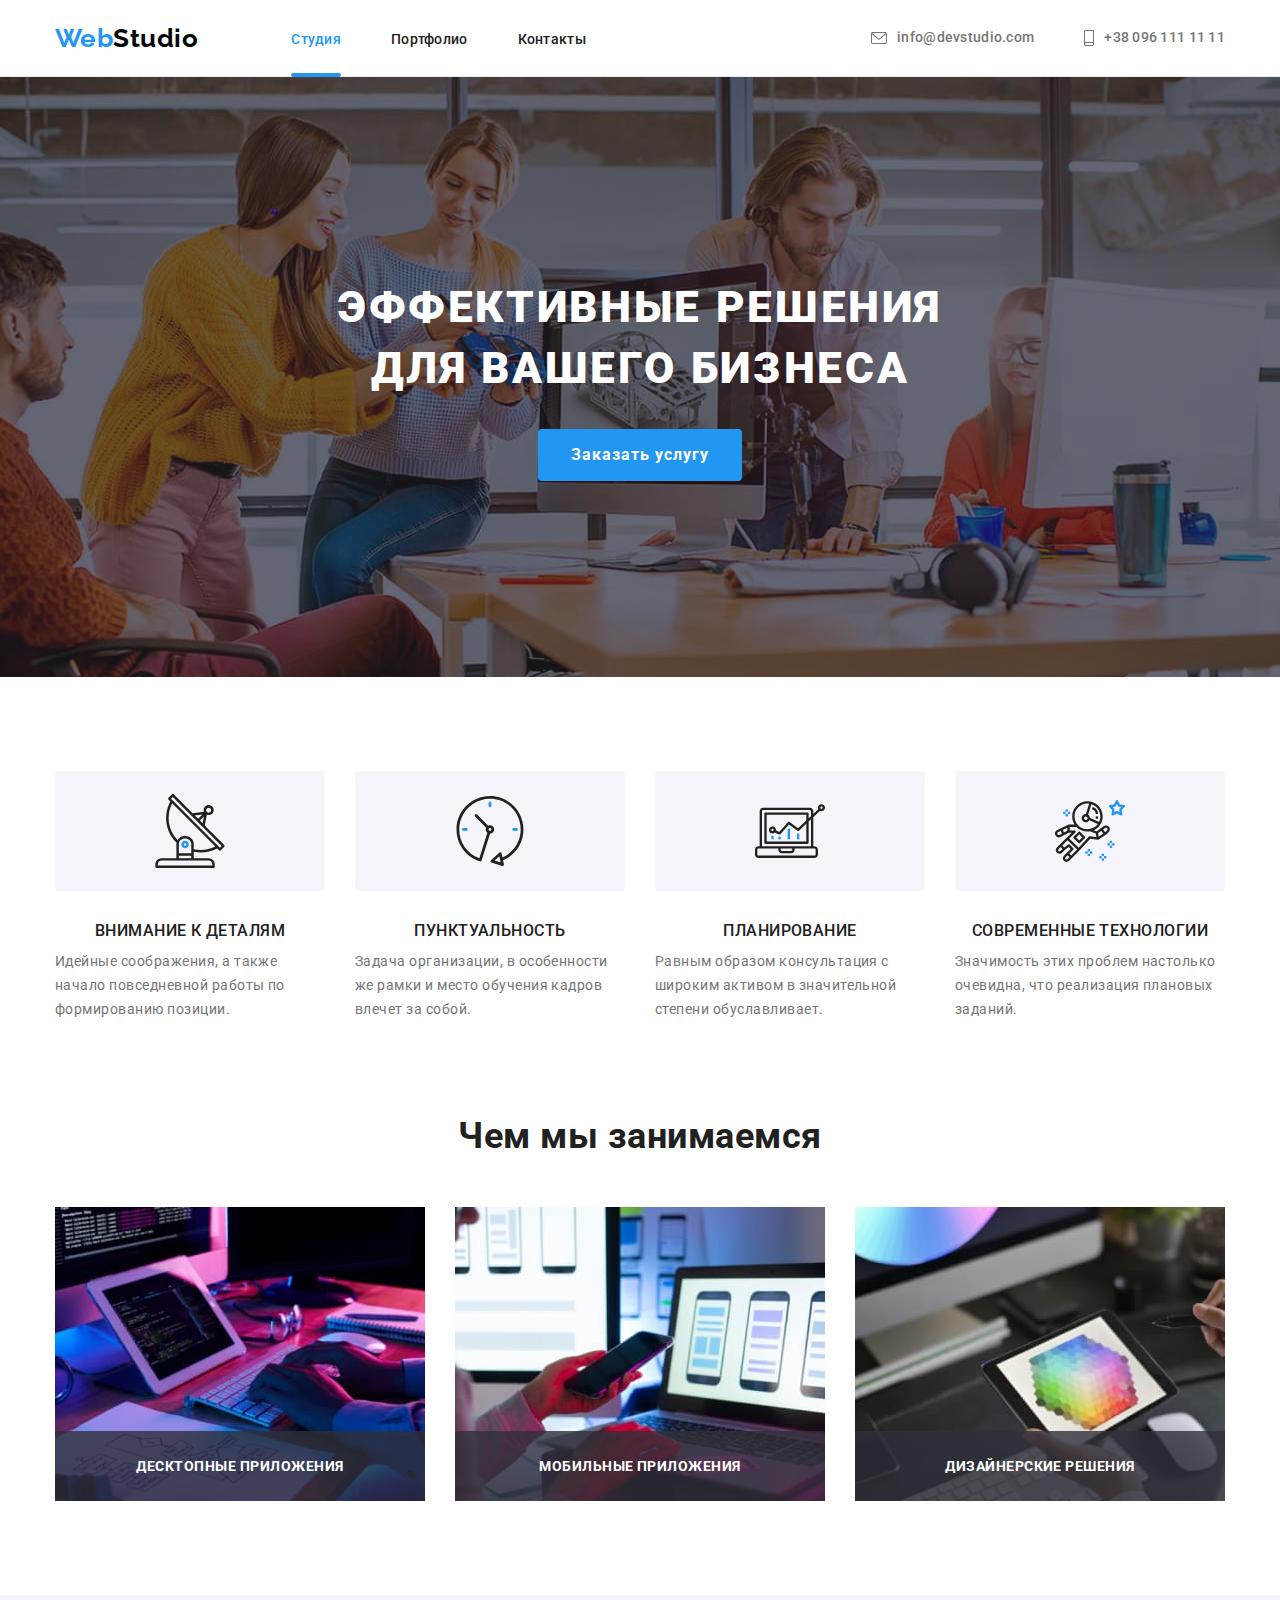
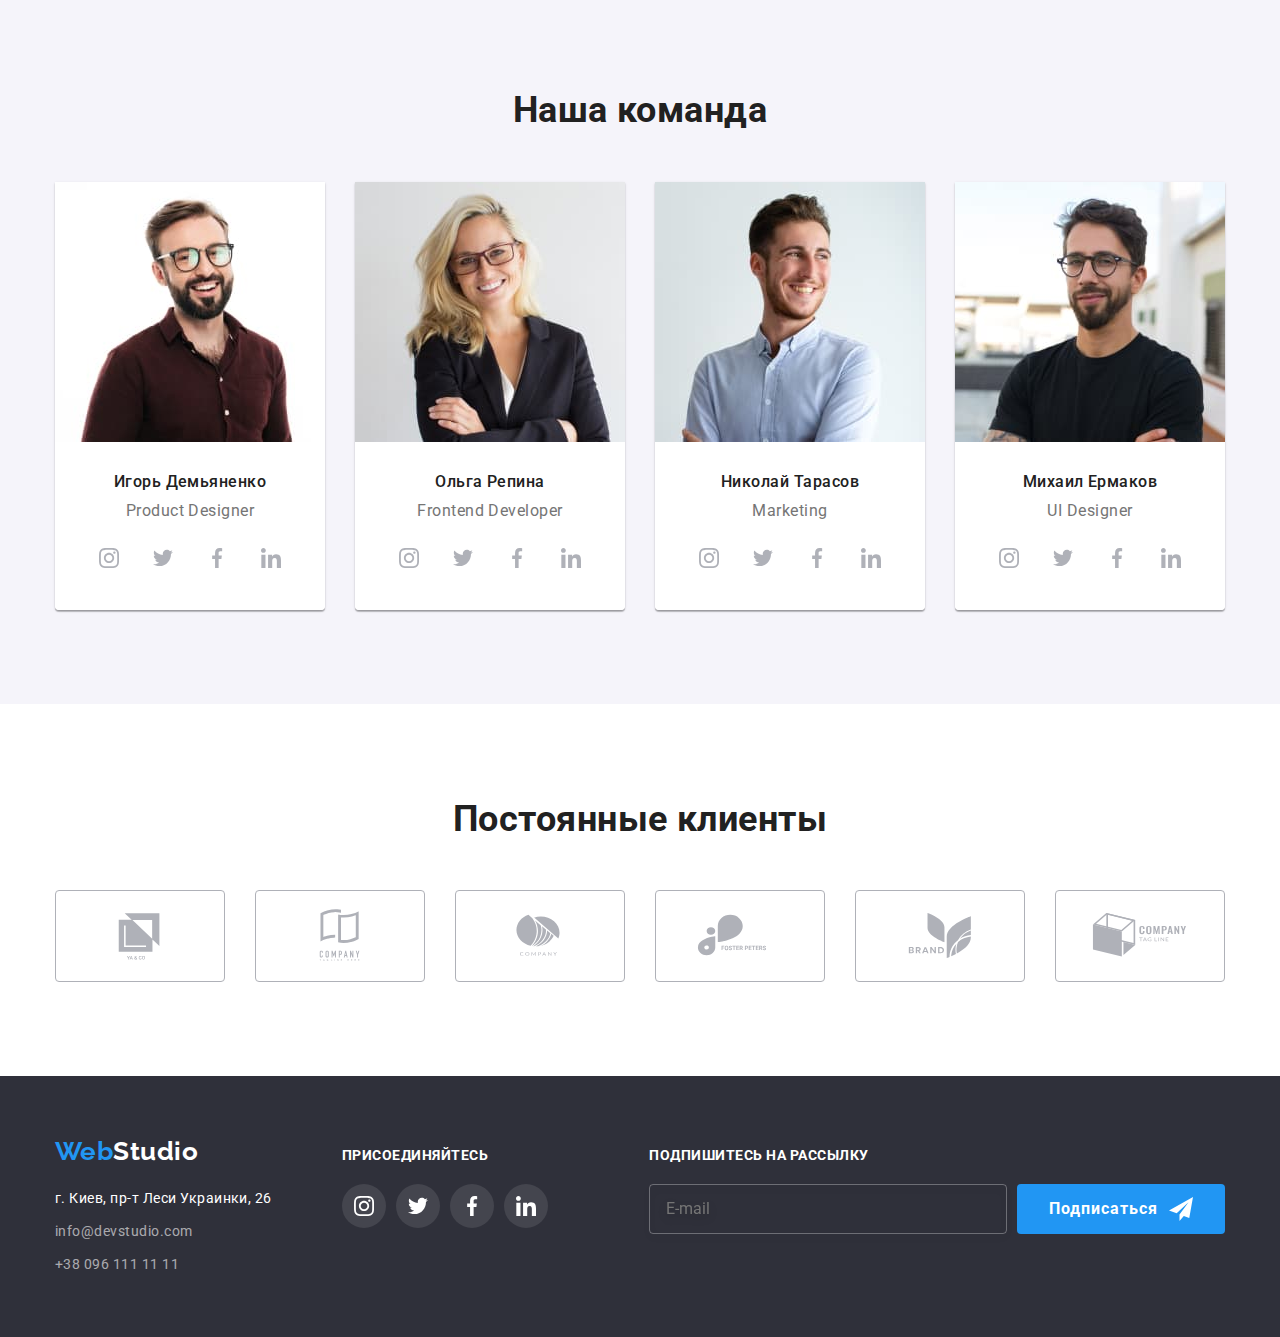
==== commit ddf02268: "final bem2" ====
--- a/index.html
+++ b/index.html
@@ -51,7 +51,7 @@
           </li>
           <li class="contact-up__item item">
             <a href="tel:+380961111111" class="contact-up__link link">
-              <svg class="contact-upcon" width="10px" height="16px">
+              <svg class="contact-up__icon" width="10px" height="16px">
                 <use href="./images/symbol.svg#icon-smartphone"></use>
               </svg>
               +38 096 111 11 11
